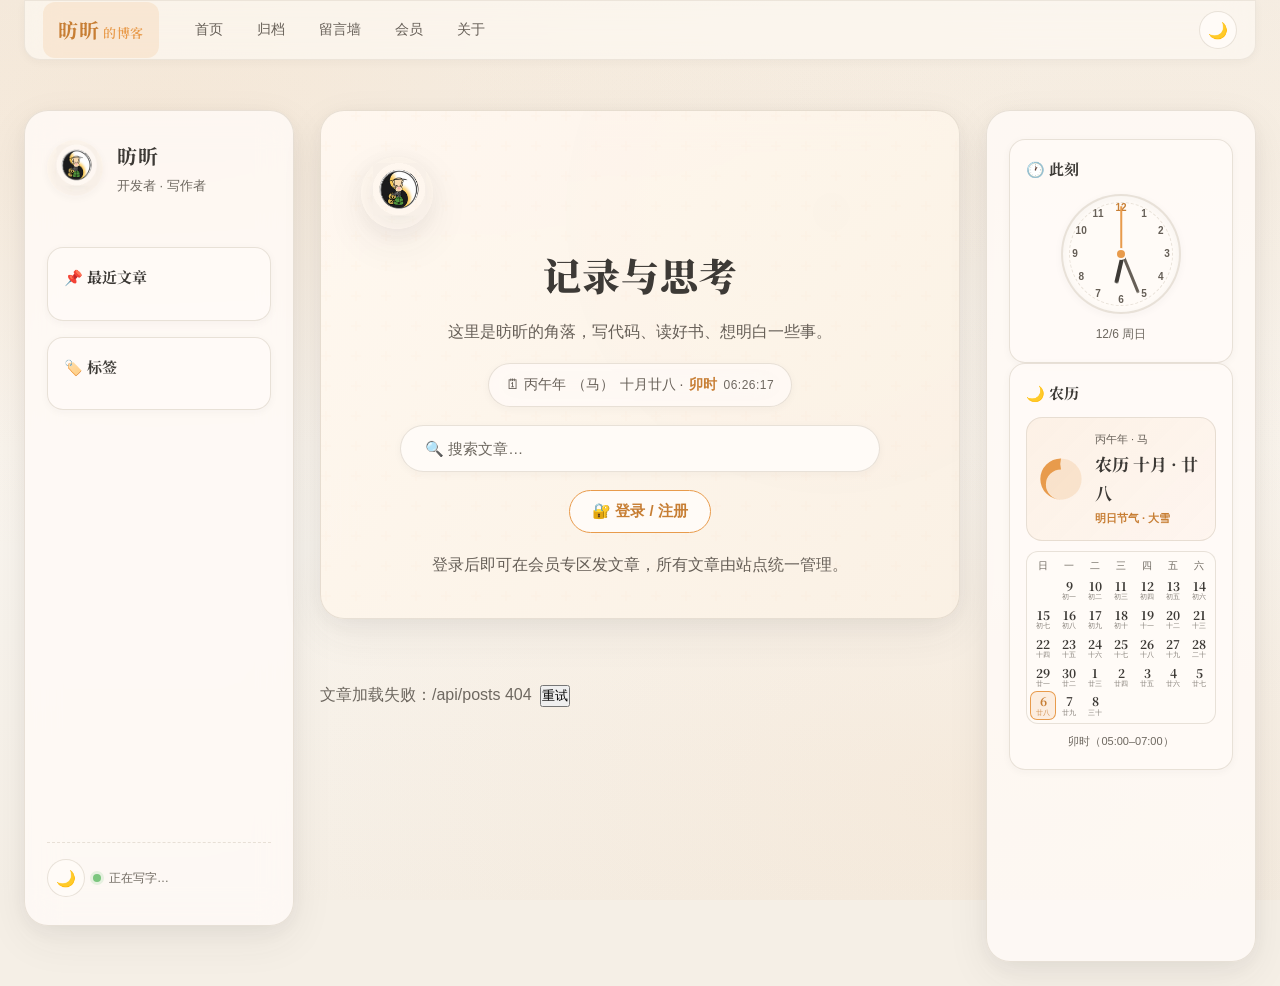
==== index.html @ 7a28cae5 "fix(share): 面板焦点锁 / 文字对比度 / 横屏滚动 / 二维码清晰度 + 网格与图标语言 2026-09-16 真浏览器审计（.diag/share-audit.mjs + share-" ====
<!DOCTYPE html>
<html lang="zh-CN">
<head>
  <meta charset="UTF-8" />
  <meta name="viewport" content="width=device-width, initial-scale=1.0, viewport-fit=cover" />
  <title>昉昕的博客 · 记录与思考</title>
  <!-- 站点级 description / author / canonical 都放在下面的 OG 块**内部**（见块尾）。
       原因：边缘函数 functions/index.js 是整块替换 OG 区的。这三行若留在块外，
       爬虫请求文章页时会同时收到「站点版 + 文章版」两条 canonical，
       搜索引擎会据此把文章判为首页的副本 —— 文章永远进不了索引（线上实测确实如此）。 -->

  <!--OG-DEFAULT-START-->
  <!-- Open Graph：社交平台分享卡片（微信 / 微博 / X / Facebook / Telegram 等）
       文章页的 OG 由边缘函数 functions/index.js 针对爬虫动态注入（SPA 无法靠 JS 写入） -->
  <meta property="og:type" content="website" />
  <meta property="og:site_name" content="昉昕的博客" />
  <meta property="og:title" content="昉昕的博客 · 记录与思考" />
  <meta property="og:description" content="昉昕的个人博客，记录技术实践、读书笔记与生活思考。" />
  <meta property="og:url" content="https://blog-6p3.pages.dev/" />
  <meta property="og:image" content="https://blog-6p3.pages.dev/assets/og-default.png" />
  <meta property="og:image:width" content="1200" />
  <meta property="og:image:height" content="630" />
  <meta property="og:image:alt" content="昉昕的博客" />
  <meta property="og:locale" content="zh_CN" />

  <!-- Twitter / X Card -->
  <meta name="twitter:card" content="summary_large_image" />
  <meta name="twitter:title" content="昉昕的博客 · 记录与思考" />
  <meta name="twitter:description" content="昉昕的个人博客，记录技术实践、读书笔记与生活思考。" />
  <meta name="twitter:image" content="https://blog-6p3.pages.dev/assets/og-default.png" />

  <!-- 微信 / 微博额外认这组 itemprop -->
  <meta itemprop="name" content="昉昕的博客 · 记录与思考" />
  <meta itemprop="image" content="https://blog-6p3.pages.dev/assets/og-default.png" />
  <meta itemprop="description" content="昉昕的个人博客，记录技术实践、读书笔记与生活思考。" />

  <!-- 站点级默认值（块内）：文章页会被边缘函数整块换成文章自己的版本 -->
  <meta name="description" content="昉昕的个人博客，记录技术实践、读书笔记与生活思考。" />
  <meta name="author" content="昉昕" />
  <link rel="canonical" href="https://blog-6p3.pages.dev/" />
  <!--OG-DEFAULT-END-->

  <meta name="color-scheme" content="light dark" />
  <!-- 移动端浏览器 UI（地址栏 / 状态栏）配色：默认暖米色，深色由 applyTheme() 动态同步（跟随站内主题开关，而非只看系统偏好） -->
  <meta name="theme-color" id="theme-color" content="#F5EFE6" />
  <!-- 字体：使用国内可访问的 Google Fonts 镜像（fonts.font.im），失败则回退系统衬线字体。
       只请求 400/700/900 三档 —— 600 在正文里只用于次要小标签，缺字重时浏览器会按 CSS 规范就近回退到 700，
       视觉几乎无差，却能少下一整套 CJK 子集文件。900 是 Bento 标题的核心字重，必须保留。

       ⚠️ 这里刻意**不放** <link rel="stylesheet">：那条样式表未压缩 339KB、gzip 91KB，
       实测冷缓存要 460~590ms 才到，而它是**跨站渲染阻塞资源** —— 首屏所有内容（文章、侧栏、挂件）
       会一起等它，实测把首绘从 ~900ms 拖到 1296ms。改由 app.js 在首绘之后动态注入
       （动态插入的样式表不参与渲染阻塞，字体到了由 font-display:swap 自然替换）。
       ⚠️ 也刻意**不用** media="print" onload 切换：见下方 style.css 那条注释 ——
       小米/360 兼容模式对 onload 切换支持不良，会导致样式表永远不生效，项目已因此回滚过一次。
       preconnect 保留：注入时机虽晚，握手仍可提前完成。 -->
  <link rel="preconnect" href="https://fonts.font.im" crossorigin />
  <!-- Turnstile 的 api.js 同理：首绘后才由 app.js 注入，这里只提前握手。不写 crossorigin ——
       脚本标签本身不带 crossorigin，预连接必须与实际请求同类型才能复用这条连接。 -->
  <link rel="preconnect" href="https://challenges.cloudflare.com" />
  <!-- 首屏关键 CSS 内联：变量 + 防闪 + 布局骨架 + 卡片入场动画 + 移动端布局兜底。即使 style.css 加载失败/延迟，页面也不会错乱、卡片也不会消失。 -->
  <style>
    :root {
      --bg:#F5EFE6; --bg-soft:#FAF6F0; --surface:rgba(255,251,247,.82);
      --surface-2:rgba(255,253,250,.60); --surface-3:#FFF8F0; --surface-solid:#FFFBF7;
      --text:#3D3A36; --text-soft:#7A756D; --text-faint:#A8A095;
      --accent:#E89B4C; --accent-soft:rgba(232,155,76,.14); --accent-dark:#C77E34; --accent-text:#FFFFFF;
      --border:rgba(210,200,185,.50); --border-strong:rgba(210,200,185,.80);
      --radius:24px; --radius-sm:16px; --radius-xs:12px;
      --shadow:0 4px 20px rgba(61,58,54,.05),0 14px 44px rgba(61,58,54,.07);
      --shadow-hover:0 8px 28px rgba(61,58,54,.08),0 22px 60px rgba(61,58,54,.10);
      --shadow-sm:0 2px 8px rgba(61,58,54,.04);
      --maxw:1480px; --pre-bg:#2C2925; --pre-fg:#F5EFE6;
      --quote-border:#E89B4C; --quote-bg:rgba(232,155,76,.08); --glass-blur:16px;
    }
    [data-theme="dark"] {
      --bg:#2A2621; --bg-soft:#322D27; --surface:rgba(50,46,40,.78);
      --surface-2:rgba(58,53,46,.55); --surface-3:#3A3530; --surface-solid:#3A3530;
      --text:#F5EFE6; --text-soft:#B8B0A5; --text-faint:#8A837A;
      --accent:#F0B06E; --accent-soft:rgba(240,176,110,.15); --accent-dark:#E89B4C; --accent-text:#3D3A36;
      --border:rgba(120,112,100,.35); --border-strong:rgba(120,112,100,.55);
      --shadow:0 4px 20px rgba(0,0,0,.22),0 14px 44px rgba(0,0,0,.32);
      --shadow-hover:0 8px 28px rgba(0,0,0,.28),0 22px 60px rgba(0,0,0,.38);
      --shadow-sm:0 2px 8px rgba(0,0,0,.18);
      --pre-bg:#1A1815; --pre-fg:#E8E2D9; --quote-border:#F0B06E; --quote-bg:rgba(240,176,110,.08);
    }
    *,*::before,*::after{box-sizing:border-box}
    html,body{margin:0;padding:0}
    body{background:var(--bg);color:var(--text);font-family:"Noto Serif SC",Georgia,"Songti SC",serif;-webkit-font-smoothing:antialiased}
    .js .card{opacity:0}
    .js .card.in-view{animation:cardIn 1s cubic-bezier(.22,.61,.36,1) both}
    .js .card:nth-child(3n+2).in-view{animation-delay:.14s}
    .js .card:nth-child(3n+3).in-view{animation-delay:.28s}
    @keyframes cardIn{from{opacity:0;transform:translateY(32px) scale(.88)}to{opacity:1;transform:none}}
    .layout{display:grid;grid-template-columns:270px 1fr 270px;gap:24px;max-width:var(--maxw);margin:0 auto;padding:0 24px}
    .topbar{position:sticky;top:0;z-index:50}
    .content{grid-column:2;min-height:60vh}
    .card-grid{display:grid;grid-template-columns:repeat(auto-fill,minmax(300px,1fr));gap:22px}
    .card{background:var(--surface-solid);border-radius:var(--radius);border:1px solid var(--border)}
    /* 移动端兜底：防止 style.css 加载失败或延迟时，手机浏览器还是桌面三栏布局 */
    @media (max-width:980px){.layout{grid-template-columns:1fr;padding:0 16px}.rightbar{display:none}.content{grid-column:auto;padding-top:64px}}
    [hidden]{display:none!important}
  </style>
  <script>
    /* 标记 JS 可用：仅当 JS 启用时才隐藏卡片（opacity:0 默认），JS 被禁用时卡片直接显示，避免永久空白 */
    document.documentElement.classList.add('js');
    /* app.js 的两个启动标记（初值 false，由 IIFE 置位）：
       __APP_BOOTED__ —— 脚本已开始执行（IIFE 第 5 行）
       __APP_READY__  —— 启动段已完整跑完（IIFE 最后一个顶层语句）
       两者都要判：app.js 是单 IIFE、顶层无 try/catch，一处同步异常就会让后面所有顶层语句
       集体不执行（历史事故：turnstile.ready() 抛错 ⇒ 首页空白 + 按钮全死，而横幅一直不弹）。 */
    window.__APP_BOOTED__ = false;
    window.__APP_READY__ = false;
    /* 记下第一条未捕获的运行时错误，供下方 10s 兜底横幅显示原因（资源错误的 e.message 为空，不受影响） */
    window.__BOOT_ERROR__ = '';
    /* 全局错误捕获：只关心 JS/CSS 这类关键资源的加载失败；
       像 <link rel="canonical"> 这类非资源 link 在某些浏览器会误报 error，必须过滤掉，
       否则会弹「资源加载失败：https://blog-6p3.pages.dev/」这种假横幅。 */
    window.addEventListener('error', function (e) {
      /* 运行时异常（e.target 是 window，且带 message）：记下第一条，供 10s 兜底横幅显示。
         启动段中途抛异常时，这是唯一能自动留下线索的地方 —— 控制台没人会去看。 */
      if (e && e.message && !window.__BOOT_ERROR__) {
        window.__BOOT_ERROR__ = String(e.message).slice(0, 200);
      }
      var t = e && e.target;
      if (!t || t === window) return;
      var isScript = t.tagName === 'SCRIPT';
      var isStyle = t.tagName === 'LINK' && /\bstylesheet\b/i.test(t.rel || '');
      var isCssPreload = t.tagName === 'LINK' && /\bpreload\b/i.test(t.rel || '') && /^style$/i.test(t.as || '');
      if (!isScript && !isStyle && !isCssPreload) return; // 过滤 canonical/icon 等非关键资源的误报
      /* 可选资源（网页字体由 app.js 在首绘之后注入，带 data-optional）：
         它失败只是回到系统衬线字体，页面完全可用，不该弹「资源加载失败」横幅吓用户。
         ⚠️ 加任何「非关键」的资源都要同步补这一条，否则会造出假告警。 */
      if (t.getAttribute && t.getAttribute('data-optional')) return;
      var b = document.getElementById('bootFallback');
      if (b && b.style.display !== 'block') {
        b.style.display = 'block';
        var m = document.getElementById('bootMsg');
        if (m) {
          var url = t.src || t.href || '';
          m.textContent = url ? ('资源加载失败：' + url) : '关键脚本或样式加载失败';
        }
        var h = document.getElementById('bootHost');
        if (h) h.textContent = location.hostname;
      }
    }, true);
    /* 兜底：若 1.2s 后仍停留在视口内却未被 observer 点亮（如脚本异常），强制显示，避免卡片消失 */
    window.addEventListener('load', function () {
      setTimeout(function () {
        document.querySelectorAll('.card:not(.in-view)').forEach(function (c) {
          var r = c.getBoundingClientRect();
          if (r.top < (window.innerHeight || 0) && r.bottom > 0) c.classList.add('in-view');
        });
      }, 1200);
      /* 10s 后检查启动是否**完成**（脚本没下下来 / 运行中断 / 被第三方脚本阻塞 都会命中）。
         时间从 6s 延长到 10s：跨境网络下首次无缓存访问 app.js 偶有抖动，避免误报。
         ⚠️ 判据必须同时看 BOOTED 和 READY：只判 BOOTED 会漏掉「启动了但中途断掉」——
         那正是历史事故的形态（首页空白、按钮全死，横幅却一直不弹），因为标记在 IIFE 第 5 行就置位了。 */
      setTimeout(function () {
        var booted = !!window.__APP_BOOTED__;
        var ready = !!window.__APP_READY__;
        if (booted && ready) return; // 正常完成
        var b = document.getElementById('bootFallback');
        if (!b || b.style.display === 'block') return;
        b.style.display = 'block';
        var m = document.getElementById('bootMsg');
        var h = document.getElementById('bootHost');
        var ti = document.getElementById('bootTitle');
        var hint = document.getElementById('bootHint');
        if (h) h.textContent = location.hostname;
        if (!booted) {
          if (ti) ti.textContent = '⚠️ 页面脚本未能启动';
          if (hint) hint.innerHTML = '多半是网络/缓存问题，或访问到了已废弃的旧域名。<br>';
          if (m) m.textContent = '脚本未能在 10 秒内完成启动，可能网络阻塞、缓存过期或被第三方脚本阻塞。';
        } else {
          if (ti) ti.textContent = '⚠️ 页面脚本启动中途中断';
          if (hint) hint.innerHTML = '页面已加载，但初始化没跑完（脚本运行出错），部分功能会失灵。<br>';
          if (m) m.textContent = '启动流程未走完。' + (window.__BOOT_ERROR__ ? ('首个错误：' + window.__BOOT_ERROR__) : '未捕获到错误信息，可先硬刷新试试。');
        }
      }, 10000);
    });
  </script>
  <!-- 完整样式表：恢复阻塞加载。部分浏览器（小米/360 兼容模式等）对 media="print" 的 onload 切换支持不良，会导致样式表永远无法生效，页面只剩关键 CSS 而布局错乱。阻塞加载可确保这些浏览器正常渲染。 -->
  <link rel="stylesheet" href="assets/style.css" />
</head>
<body>
  <div class="layout">
    <!-- 顶部玻璃态导航栏 -->
    <header class="topbar" id="topbar">
      <div class="topbar-inner">
        <a href="#" class="topbar-brand nav-link active" data-view="home">昉昕<span>的博客</span></a>
        <nav class="topbar-nav">
          <a href="#" class="nav-link" data-view="home">首页</a>
          <a href="#" class="nav-link" data-view="archive">归档</a>
          <a href="#" class="nav-link" data-view="guestbook">留言墙</a>
          <a href="#" class="nav-link" data-view="member">会员</a>
          <a href="#" class="nav-link" data-view="about">关于</a>
        </nav>
        <div class="topbar-actions">
          <button class="theme-toggle" id="themeToggleTop" type="button" aria-label="切换暗色模式" title="切换暗色模式">🌙</button>
          <button class="hamburger" id="hamburgerTop" type="button" aria-label="菜单" aria-controls="sidebar" aria-expanded="false">☰</button>
        </div>
      </div>
    </header>
    <!-- 侧边栏 -->
    <aside class="sidebar" id="sidebar">
      <button class="hamburger" id="hamburger" type="button" aria-label="菜单" aria-controls="sidebar" aria-expanded="false">☰</button>
      <div class="brand">
        <img class="avatar" src="assets/logo-avatar.png" alt="昉昕" width="56" height="56">
        <div class="brand-text">
          <!-- 站点名不是「这一页的主题」，所以不能占 h1：侧边栏挂在每一个视图上，
               若它是 h1，文章页就同时存在两个 h1（站点名 + 文章标题），
               而文章标题才是这一页真正的主角。改用无语义容器，样式照旧走 .brand-name。
               （首页的 h1 是 hero 的「记录与思考」，见下方 .hero） -->
          <div class="brand-name">昉昕</div>
          <p>开发者 · 写作者</p>
        </div>
      </div>
      <nav class="nav" id="mainNav">
        <a href="#" class="nav-link active" data-view="home">首页</a>
        <a href="#" class="nav-link" data-view="archive">归档</a>
        <a href="#" class="nav-link" data-view="guestbook">留言墙</a>
        <a href="#" class="nav-link" data-view="member">👥 会员专区</a>
        <a href="#" class="nav-link" data-view="about">关于</a>
      </nav>
      <div class="widgets" id="widgets">
        <section class="widget">
          <h2 class="widget-title">📌 最近文章</h2>
          <ul class="widget-list" id="recentList"></ul>
        </section>
        <section class="widget">
          <h2 class="widget-title">🏷️ 标签</h2>
          <div class="tag-cloud" id="tagCloud"></div>
        </section>
      </div>
      <div class="sidebar-footer">
        <button class="theme-toggle" id="themeToggle" type="button" aria-label="切换暗色模式" title="切换暗色模式">🌙</button>
        <span class="dot"></span> 正在写字…
      </div>
    </aside>
    <!-- 移动端遮罩 -->
    <div class="sidebar-overlay" id="sidebarOverlay" hidden></div>

    <!-- 主内容区 -->
    <main class="content">
      <!-- 首页视图 -->
      <section class="view view-home active">
        <header class="hero">
          <div class="hero-text">
            <img class="hero-avatar" src="assets/logo-hero.png" alt="昉昕" width="80" height="80">
            <h1>记录与思考</h1>
            <p>这里是昉昕的角落，写代码、读好书、想明白一些事。</p>
            <div class="lunar-clock" id="lunarClock" title="农历与时辰">—</div>
            <div class="search-box"><input type="search" id="searchInput" placeholder="🔍 搜索文章…" /></div>
          </div>
          <div class="hero-actions">
            <button id="authBtn" class="btn-auth" type="button">🔐 登录 / 注册</button>
            <span id="userChip" class="user-chip" hidden>
              <span class="user-avatar" id="userAvatar">👤</span>
              <span id="userName">访客</span>
              <button id="publishBtnChip" class="btn-publish-sm" type="button">✍️ 发文章</button>
              <button id="logoutBtn" class="link-btn" type="button">退出</button>
            </span>
            <p class="write-hint">登录后即可在会员专区发文章，所有文章由站点统一管理。</p>
          </div>
        </header>

        <section class="slider" id="slider" aria-label="精选文章">
          <div class="slides" id="slides"></div>
          <button class="slider-arrow prev" id="slidePrev" aria-label="上一篇">‹</button>
          <button class="slider-arrow next" id="slideNext" aria-label="下一篇">›</button>
          <div class="slider-dots" id="slideDots"></div>
        </section>

        <div class="filter-bar" id="filterBar"></div>
        <div class="card-grid" id="cardGrid"></div>
      </section>

      <!-- 归档视图 -->
      <section class="view view-archive">
        <header class="page-head"><h1>归档</h1><p>所有文章按时间排列。</p></header>
        <div class="archive-list" id="archiveList"></div>
      </section>

      <!-- 留言墙视图 -->
      <section class="view view-guestbook">
        <header class="page-head">
          <h1>留言墙</h1>
          <p>留下你的足迹，每一张便签都是一份温暖。</p>
        </header>
        <div class="guestbook-stats" id="guestbookStats" hidden>
          <span class="g-stat">🔥 连续 <b id="gbStreak">0</b> 天</span>
          <span class="g-stat-sep">·</span>
          <span class="g-stat">共 <b id="gbTotal">0</b> 张便签</span>
        </div>
        <div class="guestbook-board" id="guestbookBoard">
          <div class="guestbook-skeleton" id="guestbookSkeleton"></div>
        </div>
        <form class="guestbook-form" id="guestbookForm" autocomplete="off">
          <div class="guestbook-form-head">
            <span class="pen-icon" aria-hidden="true">✏️</span>
            <h2>写一张便签</h2>
          </div>
          <div class="guestbook-form-row">
            <div class="guestbook-name-wrap" id="guestNameWrap">
              <input name="guestName" id="guestName" type="text" placeholder="你的名字（可选）" maxlength="20" />
            </div>
            <p class="guestbook-auth-hint" id="guestbookAuthHint" hidden></p>
            <textarea name="guestContent" id="guestContent" placeholder="写下你想说的话..." maxlength="200" rows="3" required></textarea>
            <div class="guestbook-emoji" id="guestbookEmoji" role="toolbar" aria-label="常用 emoji">
              <button type="button" data-emoji="🌸">🌸</button>
              <button type="button" data-emoji="🙏">🙏</button>
              <button type="button" data-emoji="🌷">🌷</button>
              <button type="button" data-emoji="⭐">⭐</button>
              <button type="button" data-emoji="🌙">🌙</button>
              <button type="button" data-emoji="🍀">🍀</button>
              <button type="button" data-emoji="✨">✨</button>
              <button type="button" data-emoji="💗">💗</button>
              <button type="button" data-emoji="🎉">🎉</button>
              <button type="button" data-emoji="🌿">🌿</button>
              <button type="button" data-emoji="☀️">☀️</button>
              <button type="button" data-emoji="🌹">🌹</button>
            </div>
          </div>
          <div class="guestbook-turnstile" id="turnstileWidget"></div>
          <div class="guestbook-form-foot">
            <span class="guestbook-count" id="guestbookCount">0 / 200</span>
            <button type="submit" id="guestSubmit" class="btn-publish">📌 钉上便签</button>
          </div>
          <p class="guestbook-msg" id="guestbookMsg" hidden></p>
        </form>
      </section>

      <!-- 关于视图 -->
      <section class="view view-about">
        <header class="page-head"><h1>关于</h1></header>
        <div class="prose">
          <p>你好，我是 <strong>昉昕</strong>，一个常驻江西的开发者。</p>
          <p>日常工作是开发与维护，节奏里夹着一些自动化的小机器人项目。这个博客用来沉淀我踩过的坑、读过的书，以及偶尔冒出来的想法。</p>
          <p>如果某篇文章帮到了你，那便是它最好的归宿。</p>
        </div>
      </section>

      <!-- 会员专区视图 -->
      <section class="view view-member">
        <header class="page-head"><h1>👥 会员专区</h1><p>登录后可发表文章、查看会员内容。</p></header>
        <div id="memberArea"></div>
      </section>

      <!-- 文章详情视图 -->
      <section class="view view-post">
        <button class="back-btn" id="backBtn">← 返回</button>
        <!-- 两个注释之间的区域由边缘函数注入文章正文（仅爬虫请求）：
             本站是 SPA，正文原本全靠 JS 渲染，而百度/搜狗等爬虫不执行 JS，
             打开文章只能看到一个空容器 —— 文章因此进不了索引。
             真人访问时这里是空的（随后由 app.js 渲染覆盖），不影响任何前端逻辑。 -->
        <article class="post-detail" id="postDetail"><!--SSR-BODY-START--><!--SSR-BODY-END--></article>
      </section>

      <!-- ✍️ 全屏写作页 -->
      <section class="view view-compose">
        <button class="back-btn" id="composeBack">← 取消</button>
        <div class="compose-full">
          <div class="compose-meta">
            <input name="composeTitle" id="composeTitle" type="text" placeholder="文章标题" maxlength="120" />
            <div class="compose-row">
              <input name="composeTag" id="composeTag" type="text" placeholder="标签（如：技术、读书）" maxlength="30" />
              <input name="composeSummary" id="composeSummary" type="text" placeholder="摘要（可选）" maxlength="200" />
              <input name="composeCover" id="composeCover" type="text" placeholder="封面图片 URL（可选）" />
            </div>
          </div>
          <div class="compose-panels">
            <div class="compose-editor">
              <div class="editor-toolbar">
                <button type="button" data-md="## " title="标题">H</button>
                <button type="button" data-md='**' data-md-end='**' title="加粗">B</button>
                <button type="button" data-md='*' data-md-end='*' title="斜体">I</button>
                <button type="button" data-md='`' data-md-end='`' title="行内代码">{}</button>
                <button type="button" data-md='> ' title="引用">❝</button>
                <button type="button" data-md='- ' title="列表">≡</button>
                <button type="button" data-md='![图片描述](https://)' data-md-pick="url" data-md-pick-start="13" data-md-pick-end="21" title="插入图片链接">🖼</button>
                <label class="toolbar-btn" id="composeImgUpload" for="composeFile" title="插入本地电脑/手机图片（自动压缩存入文章）">📷</label>
                <input type="file" id="composeFile" accept="image/png,image/jpeg,image/webp,image/gif,image/*" multiple>
                <button type="button" data-md='[链接文字](https://)' data-md-pick="url" data-md-pick-start="6" data-md-pick-end="16" title="插入链接">🔗</button>
              </div>
              <textarea id="composeBody" placeholder="支持 Markdown 语法…&#10;&#10;# 标题&#10;正文内容……&#10;&#10;图片：![描述](https://example.com/img.jpg)"></textarea>
            </div>
            <div class="compose-preview prose" id="composePreview"></div>
          </div>
          <div class="compose-actions">
            <button class="btn-submit" id="composeSubmit" type="button">发布文章</button>
            <p class="form-msg" id="composeMsg"></p>
          </div>
        </div>
      </section>
    </main>

    <!-- 右侧小部件区 -->
    <aside class="rightbar" id="rightbar">
      <section class="widget">
        <h2 class="widget-title">🕐 此刻</h2>
        <div class="widget-clock" id="sideClock">
          <div class="analog-clock">
            <div class="clock-face">
              <span class="clock-num" style="--a:0deg">12</span>
              <span class="clock-num" style="--a:30deg">1</span>
              <span class="clock-num" style="--a:60deg">2</span>
              <span class="clock-num" style="--a:90deg">3</span>
              <span class="clock-num" style="--a:120deg">4</span>
              <span class="clock-num" style="--a:150deg">5</span>
              <span class="clock-num" style="--a:180deg">6</span>
              <span class="clock-num" style="--a:210deg">7</span>
              <span class="clock-num" style="--a:240deg">8</span>
              <span class="clock-num" style="--a:270deg">9</span>
              <span class="clock-num" style="--a:300deg">10</span>
              <span class="clock-num" style="--a:330deg">11</span>
              <div class="hand hour-hand" id="clockHour"></div>
              <div class="hand min-hand" id="clockMin"></div>
              <div class="hand sec-hand" id="clockSec"></div>
              <div class="clock-center"></div>
            </div>
            <div class="clock-date" id="clockDate">—</div>
          </div>
        </div>
      </section>
      <section class="widget lunar-widget" id="lunarWidget">
        <h2 class="widget-title">🌙 农历</h2>
        <div class="lunar-card">
          <div class="lunar-moon" aria-hidden="true">
            <svg viewBox="0 0 64 64" class="moon-svg"><circle cx="32" cy="32" r="30" fill="currentColor" opacity=".18"/><path d="M32 2a30 30 0 1 0 0 60 22 22 0 0 1 0-44 30 30 0 0 1 0-16z" fill="currentColor"/></svg>
          </div>
          <div class="lunar-main">
            <div class="lunar-ganzhi" id="lunarGanZhi">—</div>
            <div class="lunar-month" id="lunarMonth">—</div>
            <div class="lunar-jieqi" id="lunarJieQi">—</div>
          </div>
        </div>
        <div class="lunar-days" id="lunarDays">—</div>
        <div class="lunar-shichen" id="lunarShiChen">—</div>
      </section>
    </aside>
  </div>

  <button class="back-top" id="backTop" aria-label="返回顶部">↑</button>

  <!-- 图片灯箱（点击文章正文图片放大） -->
  <div class="lightbox" id="lightbox" hidden>
    <button class="lightbox-close" id="lightboxClose" type="button" aria-label="关闭">×</button>
    <img id="lightboxImg" src="" alt="" />
  </div>

  <!-- 分享面板：内容由 app.js 按当前文章填充，渠道按环境分支（微信内引导 / 系统分享 / 二维码）
       刻意放在 HTML 而不是 JS 动态生成 —— 结构与文案可被静态断言守护，也便于直接改文案。 -->
  <div class="modal-mask" id="shareModal" hidden>
    <div class="modal share-panel" role="dialog" aria-modal="true" aria-labelledby="shareHeading">
      <button class="modal-close" id="shareClose" type="button" aria-label="关闭分享面板">×</button>
      <h2 class="share-heading" id="shareHeading">分享这篇文章</h2>
      <div class="share-post">
        <img class="share-thumb" id="shareThumb" src="" alt="" hidden />
        <div class="share-post-text">
          <div class="share-post-title" id="shareTitle"></div>
          <div class="share-post-sum" id="shareSum"></div>
        </div>
      </div>
      <p class="share-tip" id="shareTip" hidden></p>
      <div class="share-grid" id="shareGrid">
        <!-- 图标字符必须 aria-hidden：否则会和后面的文字标签连成可访问名，读屏念成「微 微信」。
             X 渠道的可见标签只有一个字母，补 aria-label 把名字说全（可访问名包含可见文本，合规）。 -->
        <button class="share-item" type="button" data-channel="system" hidden><span class="share-ico share-ico-sys" aria-hidden="true">享</span>系统分享</button>
        <button class="share-item" type="button" data-channel="wechat"><span class="share-ico share-ico-wx" aria-hidden="true">微</span>微信</button>
        <button class="share-item" type="button" data-channel="weibo"><span class="share-ico share-ico-wb" aria-hidden="true">博</span>微博</button>
        <button class="share-item" type="button" data-channel="x" aria-label="分享到 X（原 Twitter）"><span class="share-ico share-ico-x" aria-hidden="true">X</span>X</button>
        <button class="share-item" type="button" data-channel="telegram"><span class="share-ico share-ico-tg" aria-hidden="true">TG</span>Telegram</button>
        <button class="share-item" type="button" data-channel="copy"><span class="share-ico share-ico-cp" aria-hidden="true">链</span>复制链接</button>
      </div>
      <div class="share-qr-wrap" id="shareQrWrap" hidden>
        <canvas class="share-qr" id="shareQr" width="160" height="160" role="img" aria-label="文章链接二维码"></canvas>
        <p class="share-qr-tip">用微信「扫一扫」或长按识别</p>
      </div>
      <div class="share-link-row">
        <input class="share-link" id="shareLink" type="text" readonly aria-label="文章链接" />
        <button class="share-link-copy" id="shareLinkCopy" type="button">复制</button>
      </div>
      <button class="share-copy-title" id="shareCopyTitle" type="button">复制标题 + 链接</button>
    </div>
  </div>

  <!-- 轻提示：替代 alert（不阻塞、不抢焦点、不打断输入） -->
  <div class="toast" id="toast" role="status" aria-live="polite" hidden></div>

  <!-- 登录/注册弹窗（含卡通角色互动） -->
  <div class="modal-mask" id="authModal" hidden>
    <div class="modal modal-auth" role="dialog" aria-modal="true" data-state="idle">
      <button class="modal-close" id="authClose" type="button">×</button>

      <!-- 左侧卡通角色舞台 -->
      <div class="auth-side">
        <div class="chars-stage">
          <!-- 橙色半圆（活泼开朗） -->
          <div class="char char-orange" data-char="orange">
            <svg viewBox="0 0 100 60" class="char-svg">
              <path d="M 5 60 A 45 45 0 0 1 95 60 Z" fill="#FF7A4D"/>
              <ellipse class="cheek cheek-l" cx="28" cy="46" rx="6" ry="3" fill="#FFB59A" opacity=".7"/>
              <ellipse class="cheek cheek-r" cx="72" cy="46" rx="6" ry="3" fill="#FFB59A" opacity=".7"/>
              <g class="eyes">
                <circle class="eye-bg" cx="36" cy="35" r="7" fill="#fff"/>
                <circle class="pupil" cx="36" cy="35" r="3.5" fill="#1a1a2e"/>
                <circle class="eye-bg" cx="64" cy="35" r="7" fill="#fff"/>
                <circle class="pupil" cx="64" cy="35" r="3.5" fill="#1a1a2e"/>
              </g>
              <path class="mouth" d="M 38 47 Q 50 56 62 47" stroke="#1a1a2e" fill="none" stroke-width="3" stroke-linecap="round"/>
              <ellipse class="tongue" cx="50" cy="52" rx="5" ry="2.5" fill="#FF5577"/>
            </svg>
          </div>

          <!-- 紫色矩形（略带微醺） -->
          <div class="char char-purple" data-char="purple">
            <svg viewBox="0 0 80 120" class="char-svg">
              <rect x="10" y="5" width="60" height="110" rx="8" fill="#7B4DD9" transform="rotate(-4 40 60)"/>
              <g class="eyes">
                <ellipse class="eye-bg" cx="28" cy="40" rx="6" ry="4" fill="#fff"/>
                <circle class="pupil" cx="28" cy="40" r="2.5" fill="#1a1a2e"/>
                <ellipse class="eye-bg" cx="52" cy="40" rx="6" ry="4" fill="#fff"/>
                <circle class="pupil" cx="52" cy="40" r="2.5" fill="#1a1a2e"/>
              </g>
              <path class="mouth" d="M 28 62 Q 40 70 52 62" stroke="#fff" fill="none" stroke-width="2.5" stroke-linecap="round"/>
              <ellipse class="tongue" cx="40" cy="68" rx="4" ry="2" fill="#FF85A8"/>
            </svg>
          </div>

          <!-- 黑色竖长矩形（冷静呆萌） -->
          <div class="char char-black" data-char="black">
            <svg viewBox="0 0 80 130" class="char-svg">
              <rect x="18" y="3" width="44" height="125" rx="6" fill="#1A1A2E"/>
              <g class="eyes">
                <circle class="eye-bg" cx="32" cy="50" r="7" fill="#fff"/>
                <circle class="pupil" cx="32" cy="50" r="3.5" fill="#1a1a2e"/>
                <circle class="eye-bg" cx="50" cy="50" r="7" fill="#fff"/>
                <circle class="pupil" cx="50" cy="50" r="3.5" fill="#1a1a2e"/>
              </g>
              <line class="mouth" x1="35" y1="72" x2="47" y2="72" stroke="#fff" stroke-width="2.5" stroke-linecap="round"/>
              <ellipse class="tongue" cx="41" cy="78" rx="3" ry="1.5" fill="#fff"/>
            </svg>
          </div>

          <!-- 黄色圆角矩形（温和内敛） -->
          <div class="char char-yellow" data-char="yellow">
            <svg viewBox="0 0 100 100" class="char-svg">
              <rect x="10" y="10" width="80" height="80" rx="36" fill="#FFD64D"/>
              <g class="eyes">
                <ellipse class="eye-bg" cx="36" cy="44" rx="5" ry="5" fill="#1a1a2e"/>
                <circle class="pupil" cx="36" cy="44" r="1.8" fill="#fff"/>
                <ellipse class="eye-bg" cx="64" cy="44" rx="5" ry="5" fill="#1a1a2e"/>
                <circle class="pupil" cx="64" cy="44" r="1.8" fill="#fff"/>
              </g>
              <path class="mouth" d="M 35 64 Q 50 72 65 64" stroke="#1a1a2e" fill="none" stroke-width="2.5" stroke-linecap="round"/>
              <ellipse class="tongue" cx="50" cy="68" rx="4" ry="2" fill="#FF85A8"/>
            </svg>
          </div>
        </div>
        <p class="chars-quote" id="charsQuote">嗨，欢迎回来 👋</p>
      </div>

      <!-- 右侧表单 -->
      <div class="auth-content">
        <h2 class="auth-title" id="authTitle">Welcome back!</h2>
        <p class="auth-subtitle" id="authSubtitle">Please enter your details</p>

        <div class="tabs">
          <button class="tab active" data-tab="login" type="button">登录</button>
          <button class="tab" data-tab="register" type="button">注册</button>
        </div>

        <form id="loginForm" class="auth-form active" autocomplete="off">
          <label>用户名 / 邮箱<input name="username" type="text" placeholder="用户名或邮箱" required /></label>
          <label>密码<input name="password" type="password" placeholder="请输入密码" required /></label>
          <div class="auth-row">
            <label class="remember"><input type="checkbox" />记住我</label>
            <a href="#" class="forgot">忘记密码？</a>
          </div>
          <button type="submit" class="btn-submit">登录</button>
          <p class="form-msg" id="loginMsg"></p>
          <p class="social-row">或使用第三方登录：<a href="#" class="social-link">G</a><a href="#" class="social-link">●</a><a href="#" class="social-link">✕</a></p>
        </form>

        <form id="registerForm" class="auth-form" autocomplete="off">
          <label>用户名<input name="username" type="text" placeholder="2–32 位" required /></label>
          <label>邮箱（可选）<input name="email" type="email" placeholder="用于找回账号" /></label>
          <label>密码<input name="password" type="password" placeholder="至少 6 位" required /></label>
          <div class="auth-turnstile" id="registerTurnstile"></div>
          <button type="submit" class="btn-submit">注册并登录</button>
          <p class="form-msg" id="registerMsg"></p>
        </form>
      </div>
    </div>
  </div>

  <!-- 脚本兜底横幅：若 6s 内 app.js 未启动（多因访问旧域名 / 跨境网络导致脚本没下下来），显示当前域名+硬刷新按钮，便于定位 -->
  <div id="bootFallback" style="display:none;position:fixed;left:50%;top:20px;transform:translateX(-50%);z-index:99999;max-width:92vw;background:#2a1f1a;color:#f4ece2;border:1px solid #F0B06E;border-radius:14px;padding:16px 18px;font-size:14px;line-height:1.7;box-shadow:0 10px 40px rgba(0,0,0,.5);font-family:system-ui,-apple-system,'PingFang SC',sans-serif;">
    <strong id="bootTitle">⚠️ 页面脚本未能启动</strong><br>
    <span id="bootHint">多半是网络/缓存问题，或访问到了已废弃的旧域名。<br></span>
    当前域名：<code id="bootHost" style="color:#F0B06E"></code><br>
    <span id="bootMsg" style="color:#d9b48a"></span>
    <div style="margin-top:10px;display:flex;gap:8px;flex-wrap:wrap;">
      <button onclick="location.reload(true)" style="cursor:pointer;background:#F0B06E;color:#2a1f1a;border:0;border-radius:8px;padding:8px 14px;font-weight:600;">硬刷新</button>
      <button onclick="if('caches' in window){caches.keys().then(function(ks){return Promise.all(ks.map(function(k){return caches.delete(k);}));}).then(function(){location.reload(true);});}else{location.reload(true);}" style="cursor:pointer;background:#d9b48a;color:#2a1f1a;border:0;border-radius:8px;padding:8px 14px;font-weight:600;">清缓存刷新</button>
      <a href="https://blog-6p3.pages.dev/" style="display:inline-block;background:transparent;color:#F0B06E;border:1px solid #F0B06E;border-radius:8px;padding:8px 14px;text-decoration:none;font-weight:600;">改用正确域名 →</a>
    </div>
  </div>

  <!-- app.js 用 defer：解析完就执行，不阻塞 HTML 解析。
       Turnstile 的 api.js **不在这里**，由 app.js 首绘之后按需注入（软依赖），原因有二：
         ① 它是跨境第三方脚本，写在这儿会和 app.js / style.css 抢首屏带宽（实测它 515ms 就开始抢）；
         ② 它带 async/defer 时，Cloudflare 的 turnstile.ready() 会**直接抛未捕获异常**
            （[Cloudflare Turnstile] Remove async/defer from the Turnstile api.js script tag...），
            而 app.js 又必须排在它前面先启动 —— 自己注入 + 只听 <script> 的 load 事件可以同时满足两边。
       详见 assets/app.js 里 ensureTurnstileScript() 的说明。 -->
  <script src="assets/app.js" defer></script>
</body>
</html>
---- assets/style.css ----
/* ===== 昉昕的博客 · 奶油 Bento 风格 ===== */

/* ── 设计变量：暖米色亮主题 ── */
:root {
  --bg: #F5EFE6;
  --bg-soft: #FAF6F0;
  --surface: rgba(255, 251, 247, 0.82);
  /* 弹窗专用：弹窗是「玻璃层叠在 45% 暗遮罩上」，0.82 的透明度会把实际底色压到
     ≈#E4E0DB，--text-faint 立刻掉到 4.19:1（实测）。弹窗内文字多，底色要够亮。 */
  --surface-strong: rgba(255, 251, 247, 0.94);
  --surface-2: rgba(255, 253, 250, 0.60);
  --surface-3: #FFF8F0;
  --surface-solid: #FFFBF7;
  --text: #3D3A36;
  /* 次要文字的对比度是按 token 算出来的（守护 scripts/verify-contrast-tokens.mjs）：
     浅色主题最亮的底是 --surface-solid #FFFBF7，两个 token 在它上面都必须 ≥4.5:1。
     旧的 #A8A095 只有 2.51:1、#7A756D 只有 4.44:1 —— 全站的日期/元信息/提示文案都在这两档上。 */
  --text-soft: #665F57;
  --text-faint: #6E6860;
  --accent: #E89B4C;
  --accent-soft: rgba(232, 155, 76, 0.14);
  --accent-dark: #C77E34;
  --accent-text: #FFFFFF;
  --border: rgba(210, 200, 185, 0.50);
  --border-strong: rgba(210, 200, 185, 0.80);
  --radius: 24px;
  --radius-sm: 16px;
  --radius-xs: 12px;
  --shadow: 0 4px 20px rgba(61, 58, 54, 0.05), 0 14px 44px rgba(61, 58, 54, 0.07);
  --shadow-hover: 0 8px 28px rgba(61, 58, 54, 0.08), 0 22px 60px rgba(61, 58, 54, 0.10);
  --shadow-sm: 0 2px 8px rgba(61, 58, 54, 0.04);
  --maxw: 1480px;
  --pre-bg: #2C2925;
  --pre-fg: #F5EFE6;
  --quote-border: #E89B4C;
  --quote-bg: rgba(232, 155, 76, 0.08);
  --glass-blur: 16px;
  /* 无封面轮播 slide 的兜底底色（app.js glassBg 通过 var() 引用，随主题切换） */
  --slide-glass-1: hsl(38, 42%, 92%);
  --slide-glass-2: hsl(33, 38%, 86%);
}

/* ── 暗色主题：暖棕暗色 ── */
[data-theme="dark"] {
  --bg: #2A2621;
  --bg-soft: #322D27;
  --surface: rgba(50, 46, 40, 0.78);
  --surface-strong: rgba(50, 46, 40, 0.94);
  --surface-2: rgba(58, 53, 46, 0.55);
  --surface-3: #3A3530;
  --surface-solid: #3A3530;
  --text: #F5EFE6;
  --text-soft: #B8B0A5;
  --text-faint: #A8A096;   /* 旧的 #8A837A 在 --surface-solid #3A3530 上只有 3.24:1，不达 AA */
  --accent: #F0B06E;
  --accent-soft: rgba(240, 176, 110, 0.15);
  --accent-dark: #E89B4C;
  --accent-text: #3D3A36;
  --border: rgba(120, 112, 100, 0.35);
  --border-strong: rgba(120, 112, 100, 0.55);
  --shadow: 0 4px 20px rgba(0,0,0,.22), 0 14px 44px rgba(0,0,0,.32);
  --shadow-hover: 0 8px 28px rgba(0,0,0,.28), 0 22px 60px rgba(0,0,0,.38);
  --shadow-sm: 0 2px 8px rgba(0,0,0,.18);
  --pre-bg: #1A1815;
  --pre-fg: #E8E2D9;
  --quote-border: #F0B06E;
  --quote-bg: rgba(240, 176, 110, 0.08);
  --slide-glass-1: #3A3530;
  --slide-glass-2: #2E2A24;
}

[hidden] { display: none !important; }

* { box-sizing: border-box; margin: 0; padding: 0; }
html {
  scroll-behavior: smooth;
  /* 锁定文字缩放：个别安卓浏览器（尤其横屏）会自作主张放大正文字号，页面就会「莫名变大」 */
  -webkit-text-size-adjust: 100%;
  text-size-adjust: 100%;
  /* 去掉点按时系统默认的灰块闪烁 —— 它与奶油玻璃拟态质感冲突。
     反馈交给 :active / 交互态自己表达。 */
  -webkit-tap-highlight-color: transparent;
}

/* ── 背景：暖色渐变 + 柔和光斑 ── */
body::before {
  content: ""; position: fixed; inset: 0; z-index: -1;
  background:
    radial-gradient(ellipse 70% 50% at 12% 12%, rgba(232, 155, 76, 0.10), transparent),
    radial-gradient(ellipse 55% 40% at 88% 18%, rgba(240, 176, 110, 0.07), transparent),
    radial-gradient(ellipse 60% 55% at 75% 88%, rgba(232, 155, 76, 0.08), transparent),
    linear-gradient(180deg, var(--bg) 0%, var(--bg-soft) 50%, var(--bg) 100%);
}
[data-theme="dark"] body::before {
  background:
    radial-gradient(ellipse 70% 50% at 12% 12%, rgba(240, 176, 110, 0.08), transparent),
    radial-gradient(ellipse 55% 40% at 88% 18%, rgba(232, 155, 76, 0.05), transparent),
    radial-gradient(ellipse 60% 55% at 75% 88%, rgba(240, 176, 110, 0.06), transparent),
    linear-gradient(180deg, var(--bg) 0%, var(--bg-soft) 50%, var(--bg) 100%);
}

body {
  font-family: -apple-system, BlinkMacSystemFont, "Segoe UI", "PingFang SC", "Hiragino Sans GB", "Microsoft YaHei", sans-serif;
  background: var(--bg); color: var(--text); line-height: 1.7;
  -webkit-font-smoothing: antialiased; transition: background .35s ease, color .35s ease;
}

/* 衬线标题。
   只用元素选择器 h1/h2/h3：所有标题都落在这些元素上（.hero h1、.page-head h1、
   .post-detail > h1、.slide-title、.comments-title、.member-card … 都是 h1/h2/h3），
   所以没必要再逐个列类名 —— 旧写法把「元素层级」抄成了类名清单，标题层级一调整就漏改。
   唯一例外是 .brand-name：站点名已从 h1 降为无语义容器（见 index.html 注释），需单独补字体。 */
h1, h2, h3, .brand-name, .compose-meta #composeTitle {
  font-family: "Noto Serif SC", Georgia, "Songti SC", "STSong", serif;
  font-weight: 700;
}

a { color: inherit; text-decoration: none; }
img { max-width: 100%; height: auto; border-radius: var(--radius-xs); display: block; background: var(--surface-solid); }

/* ── 玻璃拟态通用 ── */
.sidebar, .card, .modal, .lunar-clock, .user-chip, .btn-auth, .chip,
.back-btn, .search-box input, .compose-meta input, .compose-panels textarea,
.compose-preview, .compose-panels input, .perk, .archive-item,
.hero, .comment-item, .comment-form, .reply-hint, .slider,
.member-gate, .auth-side, .auth-form input, .editor-toolbar {
  -webkit-backdrop-filter: blur(var(--glass-blur));
  backdrop-filter: blur(var(--glass-blur));
}

/* ── 布局 ── */
.layout { display: grid; grid-template-columns: 270px 1fr 270px; min-height: 100vh; max-width: var(--maxw); margin: 0 auto; gap: 26px; padding: 0 24px; }

/* ── 侧边栏：奶油卡片 ── */
.sidebar {
  margin: 24px 0;
  padding: 28px 22px;
  border-radius: var(--radius);
  background: var(--surface);
  border: 1px solid var(--border);
  box-shadow: var(--shadow);
  display: flex; flex-direction: column;
  position: sticky; top: 24px;
  height: calc(100vh - 48px);
  transition: transform .3s ease;
  /* 抽屉/长侧栏内滚到底时，不要继续把整页带着橡皮筋抖动 */
  overscroll-behavior: contain;
}
.hamburger { display: none; background: var(--surface); border: 1px solid var(--border); border-radius: 10px; font-size: 20px; cursor: pointer; color: var(--text); margin-left: auto; padding: 6px 10px; }
.theme-toggle { background: var(--surface-2); border: 1px solid var(--border); border-radius: 999px; padding: 7px 11px; cursor: pointer; font-size: 16px; transition: all .18s; }
@media (hover: hover) and (pointer: fine) { .theme-toggle:hover { background: var(--accent-soft); color: var(--accent-dark); } }
.sidebar-overlay { display: none; }

/* ── 右侧小部件区：与左侧边栏对称，仅放「此刻」时钟 ── */
.rightbar {
  margin: 24px 0;
  padding: 28px 22px;
  border-radius: var(--radius);
  background: var(--surface);
  border: 1px solid var(--border);
  box-shadow: var(--shadow);
  display: flex; flex-direction: column;
  position: sticky; top: 24px;
  height: calc(100vh - 48px);
}

.brand { display: flex; align-items: center; gap: 14px; margin-bottom: 34px; }
.avatar {
  width: 56px; height: 56px; border-radius: 50%;
  object-fit: cover;
  background: transparent;
  display: block; box-shadow: var(--shadow-sm);
}
.brand-text .brand-name { font-size: 20px; letter-spacing: 0.5px; }
.brand-text p { font-size: 13px; color: var(--text-faint); margin-top: 2px; }

.nav { display: flex; flex-direction: column; gap: 6px; }
.nav-link {
  padding: 11px 15px; border-radius: var(--radius-xs);
  font-size: 15px; color: var(--text-soft);
  transition: background .18s, color .18s, transform .15s;
}
@media (hover: hover) and (pointer: fine) { .nav-link:hover { background: var(--surface-2); color: var(--text); transform: translateX(3px); } }
.nav-link.active { background: var(--accent-soft); color: var(--accent-dark); font-weight: 700; }

.sidebar-footer { margin-top: auto; font-size: 12px; color: var(--text-faint); display: flex; align-items: center; gap: 8px; padding-top: 16px; border-top: 1px dashed var(--border); }
.dot { width: 8px; height: 8px; border-radius: 50%; background: #7BC67E; box-shadow: 0 0 0 3px rgba(123, 198, 126, .18); }

/* ── 主内容 ── */
.content { padding: 24px 0; min-width: 0; }
.view { display: none; animation: fade .35s ease; }
.view.active { display: block; }
@keyframes fade { from { opacity: 0; transform: translateY(10px); } to { opacity: 1; transform: none; } }

/* ── Hero：奶油卡片 + 居中标题 ── */
.hero {
  position: relative;
  background:
    linear-gradient(135deg, rgba(255,248,240,0.95) 0%, rgba(250,240,228,0.95) 100%),
    radial-gradient(ellipse 60% 80% at 80% 20%, rgba(232,155,76,0.12), transparent);
  border: 1px solid var(--border);
  border-radius: var(--radius);
  padding: 46px 40px 40px;
  box-shadow: var(--shadow);
  margin-bottom: 32px;
  text-align: center;
  overflow: hidden;
}
.hero::before {
  content: ""; position: absolute; inset: 0;
  background: url("data:image/svg+xml,%3Csvg width='60' height='60' viewBox='0 0 60 60' xmlns='http://www.w3.org/2000/svg'%3E%3Cg fill='none' fill-rule='evenodd'%3E%3Cg fill='%23E89B4C' fill-opacity='0.04'%3E%3Cpath d='M36 34v-4h-2v4h-4v2h4v4h2v-4h4v-2h-4zm0-30V0h-2v4h-4v2h4v4h2V6h4V4h-4zM6 34v-4H4v4H0v2h4v4h2v-4h4v-2H6zM6 4V0H4v4H0v2h4v4h2V6h4V4H6z'/%3E%3C/g%3E%3C/g%3E%3C/svg%3E");
  opacity: .6; pointer-events: none;
}
/* 暗色主题：hero 底色改为暖棕暗色，否则浅色标题压在浅奶油底上看不清 */
[data-theme="dark"] .hero {
  background:
    linear-gradient(135deg, rgba(58,53,46,0.96) 0%, rgba(45,41,36,0.96) 100%),
    radial-gradient(ellipse 60% 80% at 80% 20%, rgba(240,176,110,0.14), transparent);
}
[data-theme="dark"] .hero::before { opacity: .45; }
.hero-text { position: relative; max-width: 640px; margin: 0 auto; }
.hero h1 { font-size: 38px; font-weight: 900; letter-spacing: 1px; margin-bottom: 10px; color: var(--text); }
.hero p { color: var(--text-soft); margin-top: 8px; font-size: 16px; }
.hero-actions {
  position: relative;
  display: flex; flex-direction: column; align-items: center; gap: 10px;
  text-align: center; margin-top: 18px;
}

.lunar-clock {
  display: inline-flex; align-items: baseline; gap: 6px; margin-top: 18px;
  padding: 9px 17px; background: var(--surface); border: 1px solid var(--border);
  border-radius: 999px; font-size: 14px; color: var(--text-soft); box-shadow: var(--shadow-sm);
  font-variant-numeric: tabular-nums;
}
.lunar-clock strong { color: var(--accent-dark); font-weight: 700; }
.lunar-clock .lunar-time { color: var(--text-faint); font-size: 12px; letter-spacing: .5px; }
/* 生肖那截（「（马）」）在窄屏隐掉：农历数据已内联（不再有「点按加载」这一步），
   窄屏也总能显示农历日期，但横向空间不够，就舍掉最不关键的一截。 */
@media (max-width: 980px) {
  .lunar-clock { flex-wrap: wrap; justify-content: center; }
  .lunar-clock .lunar-sx { display: none; }
}

/* ── 搜索 ── */
.search-box { margin-top: 18px; }
.search-box input {
  width: 100%; max-width: 480px; padding: 14px 24px; font-size: 15px;
  border: 1px solid var(--border); border-radius: 999px;
  background: var(--surface-solid); color: var(--text); font-family: inherit;
  box-shadow: var(--shadow-sm);
  transition: border-color .2s, box-shadow .2s, transform .2s;
}
.search-box input:focus { outline: none; border-color: var(--accent); box-shadow: 0 0 0 4px var(--accent-soft); transform: translateY(-1px); }
.search-box input::placeholder { color: var(--text-faint); }

.write-hint { font-size: 13px; color: var(--text-faint); }

.page-head { margin-bottom: 28px; padding: 0 4px; }
.page-head h1 { font-size: 30px; font-weight: 900; }
.page-head p { color: var(--text-soft); margin-top: 8px; font-size: 15px; }

/* ── 卡片网格：Bento 瀑布流 ── */
/* 用 CSS columns 实现 masonry：短卡片下方不会留大段空白，后续卡片会自动补上来 */
.card-grid { columns: 2; column-gap: 24px; }
.card {
  background: var(--surface); border: 1px solid var(--border); border-radius: var(--radius);
  overflow: hidden; cursor: pointer; display: flex; flex-direction: column;
  transition: transform .25s ease, box-shadow .25s ease, border-color .25s ease;
  break-inside: avoid; margin-bottom: 24px;
}
@media (hover: hover) and (pointer: fine) { .card:hover { transform: translateY(-6px); box-shadow: var(--shadow-hover); border-color: transparent; } }
/* 卡片滚动入场：默认隐藏，进入视口才「从无到有」由小变大淡入；首次进入播放一次后停止观察，避免边界闪动 */
.js .card { opacity: 0; }
.js .card.in-view { animation: cardIn 1s cubic-bezier(.22,.61,.36,1) both; }
/* 同一排三列依次错位露出，形成波浪感 */
.js .card:nth-child(3n+2).in-view { animation-delay: .14s; }
.js .card:nth-child(3n+3).in-view { animation-delay: .28s; }
@keyframes cardIn {
  from { opacity: 0; transform: translateY(32px) scale(.88); }
  to   { opacity: 1; transform: none; }
}
.card-cover { height: 176px; background-size: cover; background-position: center; position: relative; overflow: hidden; }
/* 悬停时封面缓慢放大（Ken Burns），让静态卡片「活」起来 */
.card-cover-img { width: 100%; height: 100%; object-fit: cover; display: block; transition: transform .7s cubic-bezier(.22,.61,.36,1); }
@media (hover: hover) and (pointer: fine) { .card:hover .card-cover-img { transform: scale(1.06); } }
.card-cover::after { content: ""; position: absolute; inset: 0; background: linear-gradient(180deg, transparent 62%, rgba(61,58,54,.10)); }
/* 无封面卡片：纯文字卡，用「左侧橙色竖条 + 右上角大号引号水印」做引用式排版，避免单调 */
.card.no-cover { border-left: 3px solid var(--accent); }
.card.no-cover .card-body { padding-top: 24px; position: relative; }
.card.no-cover .card-body::before { content: "\201C"; position: absolute; right: 20px; top: 4px; z-index: 0; font-family: Georgia, "Songti SC", serif; font-size: 78px; line-height: 1; color: var(--accent); opacity: .13; pointer-events: none; user-select: none; }
.card.no-cover .card-body > * { position: relative; z-index: 1; }
.card.no-cover p { -webkit-line-clamp: 4; }
/* 封面图加载失败（文件缺失 / 重试后仍失败）：隐藏破图容器，卡片退化成无封面样式 */
.cover-failed { display: none !important; }
.card-body { padding: 20px 22px 22px; display: flex; flex-direction: column; gap: 10px; flex: 1; }
.card-meta { display: flex; align-items: center; gap: 10px; flex-wrap: wrap; font-size: 12px; color: var(--text-faint); }
.card h2 { font-size: 18px; font-weight: 700; line-height: 1.45; transition: color .22s ease; }
@media (hover: hover) and (pointer: fine) { .card:hover h2 { color: var(--accent-dark); } }
.card p { color: var(--text-soft); font-size: 14px; line-height: 1.65; flex: 1; display: -webkit-box; -webkit-line-clamp: 2; -webkit-box-orient: vertical; overflow: hidden; text-shadow: 0 1px 4px rgba(0,0,0,.30); }
.card-foot { display: flex; justify-content: space-between; align-items: center; margin-top: 8px; font-size: 12px; color: var(--text-faint); }
.card-go { color: var(--accent-dark); font-weight: 700; display: inline-block; transition: transform .22s ease; }
@media (hover: hover) and (pointer: fine) { .card:hover .card-go { transform: translateX(5px); } }
.load-more { column-span: all; display: block; margin: 14px auto 4px; padding: 11px 26px; border: 1px solid var(--border); background: var(--surface); color: var(--text-soft); border-radius: 999px; font-size: 14px; font-weight: 700; cursor: pointer; transition: all .18s; }
@media (hover: hover) and (pointer: fine) { .load-more:hover { color: var(--accent-dark); border-color: var(--accent); box-shadow: var(--shadow-sm); } }
.tag { background: var(--accent-soft); color: var(--accent-dark); padding: 3px 11px; border-radius: 999px; font-size: 12px; font-weight: 700; }

/* ── 归档 ── */
.archive-list { display: flex; flex-direction: column; gap: 4px; }
.archive-item {
  display: flex; align-items: baseline; gap: 18px;
  padding: 16px 20px; border-radius: var(--radius-sm);
  background: var(--surface); border: 1px solid var(--border);
  cursor: pointer; transition: all .18s;
}
@media (hover: hover) and (pointer: fine) { .archive-item:hover { color: var(--accent-dark); background: var(--surface-3); transform: translateX(4px); box-shadow: var(--shadow-sm); } }
.archive-date { font-size: 13px; color: var(--text-faint); min-width: 88px; font-variant-numeric: tabular-nums; }
.archive-title { font-size: 16px; font-weight: 600; }

/* ── 文章详情与排版 ── */
.back-btn {
  background: var(--surface); border: 1px solid var(--border); padding: 9px 18px;
  border-radius: 999px; cursor: pointer; font-size: 14px; color: var(--text-soft);
  margin-bottom: 24px; transition: all .18s;
}
@media (hover: hover) and (pointer: fine) { .back-btn:hover { background: var(--accent-soft); color: var(--accent-dark); border-color: var(--accent); } }
/* 文章标题 = 这一页的 h1（正文标题从 h2 起步，见 app.js 的 mdToHtml）。
   这里必须用子选择器 >：旧的 `.post-detail h2` 是后代选择器，会一并命中 .post-body 里的正文 h2，
   把标题的字号 / 字距 / margin-bottom 泄漏到正文小标题上（从前只靠 .post-body h2 恰好写在后面才盖回去，
   样式顺序一调整就会翻车）。限定为直接子元素后，正文标题只归 .post-body h2 管。 */
.post-detail > h1 { font-size: 32px; font-weight: 900; letter-spacing: .5px; margin-bottom: 14px; }
.post-detail .post-meta {
  display: flex; align-items: center; flex-wrap: wrap; gap: 10px;
  margin-bottom: 28px; color: var(--text-faint); font-size: 13px;
}
.post-detail .post-meta .author { color: var(--text-soft); }
.post-actions { margin-left: auto; display: flex; gap: 8px; }
.post-actions button {
  background: var(--surface-solid); border: 1px solid var(--border); border-radius: 999px;
  padding: 4px 12px; font-size: 12px; color: var(--text-soft); cursor: pointer;
  transition: all .15s;
}
@media (hover: hover) and (pointer: fine) { .post-actions button:hover { background: var(--accent-soft); border-color: var(--accent); color: var(--accent-dark); } }
@media (hover: hover) and (pointer: fine) { .post-actions .post-del:hover { background: rgba(239, 68, 68, .08); border-color: rgba(239, 68, 68, .3); color: #c0392b; } }
.post-detail .post-meta .read-time { color: var(--text-soft); }

/* 顶部阅读进度条 */
.read-progress {
  position: fixed; top: 0; left: 0; height: 3px; width: 0%;
  background: linear-gradient(90deg, var(--accent), var(--accent-dark));
  z-index: 100; transition: width .1s linear;
}

/* 分享按钮 */
.post-share { display: flex; gap: 10px; margin-bottom: 18px; flex-wrap: wrap; }
.share-btn {
  display: inline-flex; align-items: center; gap: 6px;
  background: var(--surface); border: 1px solid var(--border); border-radius: 999px;
  padding: 5px 14px 5px 6px; font-size: 13px; color: var(--text-soft); cursor: pointer;
  transition: all .15s;
}
/* 按钮图标 = 分享面板同一套「字母头像」的紧凑版（同一个动作在两处长一样）。
   原来按钮用 emoji 📋/📤、面板用彩色字母，同一功能两套图标语言。 */
.share-btn .share-ico { width: 22px; height: 22px; font-size: 10.5px; flex: none; }
@media (hover: hover) and (pointer: fine) { .share-btn:hover { background: var(--accent-soft); border-color: var(--accent); color: var(--accent-dark); } }

/* 上一篇/下一篇 + 相关文章 */
.post-nav { margin: 36px 0; }
.post-nav-row { display: grid; grid-template-columns: 1fr 1fr; gap: 14px; }
.post-nav-item {
  display: flex; flex-direction: column; gap: 4px; padding: 14px 16px;
  background: var(--surface); border: 1px solid var(--border); border-radius: var(--radius-sm);
  color: var(--text); transition: all .18s;
}
@media (hover: hover) and (pointer: fine) { .post-nav-item:hover { background: var(--accent-soft); border-color: var(--accent); transform: translateY(-2px); } }
.post-nav-item.disabled { opacity: .5; pointer-events: none; }
.post-nav-item span { font-size: 12px; color: var(--text-faint); }
.post-nav-item strong { font-size: 15px; font-weight: 700; color: var(--text); line-height: 1.4; }
.post-nav-item.next { text-align: right; }
.post-related { margin-top: 24px; }
.post-related-title { font-family: var(--serif); font-size: 15px; font-weight: 700; color: var(--text); margin-bottom: 12px; }
.post-related-list { display: flex; flex-direction: column; gap: 10px; }
.post-related-item {
  display: flex; align-items: center; gap: 10px; padding: 12px 14px;
  background: var(--surface); border: 1px solid var(--border); border-radius: var(--radius-xs);
  color: var(--text); transition: all .15s;
}
@media (hover: hover) and (pointer: fine) { .post-related-item:hover { background: var(--accent-soft); border-color: var(--accent); } }
.post-related-item .related-tag { font-size: 11px; background: var(--accent-soft); color: var(--accent-dark); padding: 2px 8px; border-radius: 999px; }
.post-related-item strong { font-size: 14px; font-weight: 600; }

/* 代码块复制按钮 */
pre { position: relative; }
.code-copy {
  position: absolute; top: 8px; right: 8px;
  background: var(--surface-solid); border: 1px solid var(--border); border-radius: 8px;
  padding: 4px 10px; font-size: 12px; color: var(--text-soft); cursor: pointer;
  opacity: 0; transition: opacity .2s, background .15s, color .15s;
}
 .code-copy:focus, .code-copy.copied { opacity: 1; }
@media (hover: hover) and (pointer: fine) { pre:hover .code-copy { opacity: 1; } }
@media (hover: hover) and (pointer: fine) { .code-copy:hover { background: var(--accent-soft); border-color: var(--accent); color: var(--accent-dark); } }
.code-copy.copied { background: var(--accent); color: var(--accent-text); border-color: var(--accent); }

/* ===== 代码高亮主题（代码块底色恒为深色，故一套配色通用亮/暗主题）===== */
.hljs { display: block; color: var(--pre-fg); background: transparent; }
.hljs-comment, .hljs-quote { color: #8A837A; font-style: italic; }
.hljs-keyword, .hljs-selector-tag, .hljs-built_in, .hljs-name, .hljs-tag { color: #F0B06E; }
.hljs-string, .hljs-attr, .hljs-template-tag, .hljs-addition { color: #A8D8A0; }
.hljs-number, .hljs-literal, .hljs-boolean, .hljs-symbol, .hljs-bullet { color: #E8A0C0; }
.hljs-title, .hljs-section, .hljs-title.function_, .hljs-title.class_ { color: #7FC8E8; }
.hljs-params { color: var(--pre-fg); }
.hljs-type, .hljs-class .hljs-title, .hljs-meta { color: #C792EA; }
.hljs-variable, .hljs-template-variable, .hljs-attribute { color: #E8C07A; }
.hljs-deletion { color: #E08A8A; }
.hljs-emphasis { font-style: italic; }
.hljs-strong { font-weight: 700; }

/* 图片灯箱 */
.lightbox {
  position: fixed; inset: 0; z-index: 200;
  display: flex; align-items: center; justify-content: center;
  background: rgba(20, 18, 15, 0.82);
  backdrop-filter: blur(4px);
  padding: 5vh 5vw;
  opacity: 0; transition: opacity .22s;
}
.lightbox:not([hidden]) { display: flex; opacity: 1; }
.lightbox img {
  max-width: 92vw; max-height: 92vh;
  border-radius: var(--radius-sm);
  box-shadow: 0 20px 60px rgba(0,0,0,.5);
  background: #fff;
}
.lightbox-close {
  position: absolute; top: 18px; right: 22px;
  width: 44px; height: 44px; border-radius: 50%;
  border: none; cursor: pointer;
  background: rgba(255,255,255,.16); color: #fff;
  font-size: 26px; line-height: 1;
  transition: background .18s, transform .18s;
}
@media (hover: hover) and (pointer: fine) { .lightbox-close:hover { background: rgba(255,255,255,.3); transform: scale(1.08); } }
body.lightbox-open { overflow: hidden; }

.prose { font-size: 16px; line-height: 1.9; color: var(--text); }
.prose h2 { font-size: 26px; font-weight: 800; margin: 38px 0 16px; letter-spacing: .3px; }
.prose h3 { font-size: 21px; font-weight: 700; margin: 30px 0 12px; }
.prose p { margin-bottom: 20px; color: var(--text-soft); }
.prose code { background: var(--surface-2); padding: 3px 9px; border-radius: 7px; font-family: "SF Mono", Consolas, "Cascadia Code", monospace; font-size: 14px; color: var(--accent-dark); }
.prose pre { background: var(--pre-bg); color: var(--pre-fg); padding: 22px 24px; border-radius: var(--radius-sm); overflow-x: auto; margin: 20px 0; font-size: 14px; border: 1px solid var(--border); }
.prose pre code { background: none; color: inherit; padding: 0; border-radius: 0; }
.prose blockquote { margin: 20px 0; padding: 16px 22px; border-left: 4px solid var(--quote-border); background: var(--quote-bg); border-radius: 0 var(--radius-xs) var(--radius-xs) 0; color: var(--text-soft); font-style: italic; }
.prose blockquote p { margin-bottom: 6px; }
.prose ul, .prose ol { margin: 0 0 20px 24px; color: var(--text-soft); }
.prose li { margin-bottom: 7px; }
.prose strong { color: var(--text); font-weight: 800; }
.prose img { border-radius: var(--radius-sm); margin: 18px 0; box-shadow: var(--shadow); }
.prose a { color: var(--accent-dark); text-decoration: underline; text-underline-offset: 3px; }
@media (hover: hover) and (pointer: fine) { .prose a:hover { text-decoration-thickness: 2px; } }

/* ── 轮播 ──
   ⚠️ 容器高度必须是「内容驱动 + 下限」，**不要**再写死 .slider 的 height。
   旧实现是 `height: 320px`（窄屏 240px）+ 卡片 `align-items: flex-end`：
   卡片内容一变高（2 行标题 / 2 行摘要）就向上顶出容器，被 `overflow: hidden` 裁掉
   —— 实测 390px 裁 11.9px、360px 裁 37.4px，标签药丸被拦腰切断、箭头压住标题。
   现在 5 张 slide 叠在同一个 grid 单元格里，行高 = 最高的那张 ⇒ 容器自己长高，永不裁切；
   `.slide` 的 min-height 负责「内容都短时仍保持固定画幅」，padding-top 负责卡片顶边的呼吸位。 */
.slider { position: relative; margin-bottom: 30px; border-radius: var(--radius); overflow: hidden; box-shadow: var(--shadow); background: var(--surface-2); border: 1px solid var(--border); }
.slides { display: grid; }
.slide { grid-area: 1 / 1; position: relative; z-index: 1; min-height: 320px; padding-top: 26px; opacity: 0; pointer-events: none; background-size: cover; background-position: center; transition: opacity .6s ease; display: flex; align-items: flex-end; will-change: opacity; }
.slide.active { opacity: 1; pointer-events: auto; z-index: 2; }
/* 封面底部渐变遮罩：封面取的是文章正文首图，常常是书页照片/截图（满屏汉字），
   只靠卡片自身那层 30% 平铺黑压不住 —— 卡片窄时，卡片之外的背景原图文字和标题同框。
   无封面 slide 是奶油底，排除掉，否则会多出一块突兀的深色。 */
.slide:not(.no-cover)::after { content: ""; position: absolute; inset: 0; z-index: 0; pointer-events: none;
  background: linear-gradient(to top, rgba(20,17,14,.62) 0%, rgba(20,17,14,.34) 36%, rgba(20,17,14,0) 70%); }
/* z-index 高于上面那层遮罩（同为 .slide 的子元素，靠 z-index 定序） */
.slide-overlay { width: auto; max-width: 600px; margin: 0 0 26px 58px; padding: 22px 26px 24px; color: #fff; background: rgba(33,29,25,.30); border: 1px solid rgba(255,255,255,.26); border-radius: 22px; backdrop-filter: blur(10px) saturate(120%); -webkit-backdrop-filter: blur(10px) saturate(120%); box-shadow: 0 14px 40px rgba(0,0,0,.24); display: flex; flex-direction: column; align-items: flex-start; z-index: 1; }
/* 无封面轮播图：背景是奶油色，用浅色玻璃卡 + 深色文字，避免褐色块 */
.slide.no-cover .slide-overlay { background: rgba(255,255,255,.46); color: var(--text); border-color: rgba(255,255,255,.72); box-shadow: 0 14px 40px rgba(0,0,0,.12); }
.slide.no-cover .slide-tag { background: rgba(255,255,255,.58); color: var(--text); border-color: rgba(255,255,255,.85); }
.slide.no-cover .slide-title { color: var(--text); text-shadow: 0 1px 4px rgba(0,0,0,.30); }
.slide.no-cover .slide-summary { color: var(--text-soft); opacity: 1; text-shadow: 0 1px 4px rgba(0,0,0,.30); }
.slide.no-cover .slide-read { background: rgba(255,255,255,.54); color: var(--text); border-color: rgba(255,255,255,.82); }
@media (hover: hover) and (pointer: fine) { .slide.no-cover .slide-read:hover { background: rgba(255,255,255,.72); } }
/* 暗色主题下无封面 slide 底色已转深，浅色玻璃卡改回深色白字（否则浅底浅字看不清） */
[data-theme="dark"] .slide.no-cover .slide-overlay { background: rgba(33,29,25,.34); color: #fff; border-color: rgba(255,255,255,.26); }
[data-theme="dark"] .slide.no-cover .slide-tag { background: rgba(255,255,255,.20); color: #fff; border-color: rgba(255,255,255,.30); }
[data-theme="dark"] .slide.no-cover .slide-title { color: #fff; text-shadow: 0 1px 4px rgba(0,0,0,.35), 0 2px 16px rgba(0,0,0,.45); }
[data-theme="dark"] .slide.no-cover .slide-summary { color: #fff; opacity: .95; text-shadow: 0 1px 4px rgba(0,0,0,.30); }
[data-theme="dark"] .slide.no-cover .slide-read { background: rgba(255,255,255,.14); color: #fff; border-color: rgba(255,255,255,.55); }
@media (hover: hover) and (pointer: fine) { [data-theme="dark"] .slide.no-cover .slide-read:hover { background: rgba(255,255,255,.26); } }
.slide-tag { display: inline-block; background: rgba(255,255,255,.20); color: #fff; padding: 4px 13px; border-radius: 999px; font-size: 12px; font-weight: 700; margin-bottom: 12px; border: 1px solid rgba(255,255,255,.30); -webkit-backdrop-filter: blur(4px); backdrop-filter: blur(4px); }
.slide-title { font-size: 27px; font-weight: 900; letter-spacing: .5px; margin-bottom: 8px; text-shadow: 0 1px 4px rgba(0,0,0,.35), 0 2px 16px rgba(0,0,0,.45); }
.slide-summary { font-size: 15px; max-width: 540px; opacity: .95; margin-bottom: 16px; display: -webkit-box; -webkit-line-clamp: 2; -webkit-box-orient: vertical; overflow: hidden; text-shadow: 0 1px 4px rgba(0,0,0,.30); }
.slide-read { background: rgba(255,255,255,.14); color: #fff; border: 1px solid rgba(255,255,255,.55); cursor: pointer; padding: 9px 20px; border-radius: 999px; font-size: 14px; font-weight: 700; transition: background .15s, transform .15s; backdrop-filter: blur(4px); -webkit-backdrop-filter: blur(4px); }
@media (hover: hover) and (pointer: fine) { .slide-read:hover { background: rgba(255,255,255,.26); transform: translateX(3px); } }
/* z-index 必须高于 .slide（slides 现在是 z-index 1/2；.slider 因 backdrop-filter 已是层叠上下文，
   同为 z-index:auto 时「正值 z-index 的 slide」会盖住按钮 —— 实测过，箭头会消失） */
.slider-arrow { position: absolute; top: 50%; transform: translateY(-50%); width: 42px; height: 42px; border-radius: 50%; cursor: pointer; background: rgba(255,251,247,.92); color: var(--text); border: 1px solid rgba(45,40,34,.16); font-size: 22px; line-height: 1; display: grid; place-items: center; box-shadow: 0 2px 10px rgba(0,0,0,.18); transition: background .15s; z-index: 3; }
/* 描边不能省：无封面 slide 是奶油底，浅色圆钮在浅底上几乎没有边界（原来 border:none 直接看不见） */
[data-theme="dark"] .slider-arrow { background: rgba(58,53,46,.94); color: var(--text); border-color: rgba(255,255,255,.22); }
@media (hover: hover) and (pointer: fine) { .slider-arrow:hover { background: #fff; } }
.slider-arrow.prev { left: 16px; }
.slider-arrow.next { right: 16px; }
.slider-dots { position: absolute; bottom: 18px; right: 20px; display: flex; gap: 8px; z-index: 3; }
/* 深色描边 + 更实的填充：原来的 rgba(255,255,255,.35) 在白底/亮底背景图上完全消失 */
.slider-dots .dot { width: 8px; height: 8px; border-radius: 50%; border: 1px solid rgba(45,40,34,.30); cursor: pointer; padding: 0; background: rgba(255,255,255,.55); transition: all .2s; box-shadow: 0 1px 4px rgba(0,0,0,.25); }
.slider-dots .dot.active { background: var(--accent); border-color: var(--accent); width: 24px; border-radius: 999px; }

/* ── 分类筛选 ── */
.filter-bar { display: flex; gap: 10px; overflow-x: auto; padding: 4px 2px 18px; margin-bottom: 8px; scrollbar-width: thin; }
.filter-bar::-webkit-scrollbar { height: 6px; }
.filter-bar::-webkit-scrollbar-thumb { background: var(--border); border-radius: 999px; }
.chip { flex: 0 0 auto; padding: 8px 17px; border-radius: 999px; background: var(--surface); border: 1px solid var(--border); font-size: 13px; color: var(--text-soft); cursor: pointer; white-space: nowrap; transition: all .18s; }
@media (hover: hover) and (pointer: fine) { .chip:hover { border-color: var(--accent); color: var(--accent-dark); } }
.chip.active { background: var(--accent); color: var(--accent-text); border-color: var(--accent); font-weight: 700; }

/* ── 返回顶部 ── */
.back-top { position: fixed; right: 26px; bottom: 26px; width: 48px; height: 48px; border-radius: 50%; border: none; cursor: pointer; z-index: 50; background: var(--accent); color: var(--accent-text); font-size: 20px; line-height: 1; box-shadow: 0 8px 24px rgba(232,155,76,.38); opacity: 0; pointer-events: none; transform: translateY(10px); transition: opacity .25s, transform .25s; }
.back-top.show { opacity: 1; pointer-events: auto; transform: none; }
@media (hover: hover) and (pointer: fine) { .back-top:hover { transform: translateY(-3px); } }

/* ── 认证表单/按钮 ── */
.btn-auth { display: inline-flex; align-items: center; gap: 6px; background: var(--surface-solid); color: var(--accent-dark); border: 1px solid var(--accent); border-radius: 999px; padding: 11px 22px; font-size: 15px; font-weight: 700; cursor: pointer; transition: all .18s; }
@media (hover: hover) and (pointer: fine) { .btn-auth:hover { background: var(--accent); color: var(--accent-text); transform: translateY(-2px); box-shadow: var(--shadow-sm); } }
.user-chip { display: inline-flex; align-items: center; gap: 8px; background: var(--surface); border: 1px solid var(--border); border-radius: 999px; padding: 6px 14px 6px 7px; font-size: 14px; color: var(--text); }
.user-avatar { width: 26px; height: 26px; border-radius: 50%; background: var(--accent); color: var(--accent-text); font-size: 13px; font-weight: 700; display: inline-flex; align-items: center; justify-content: center; }
.link-btn { background: none; border: none; color: var(--text-faint); cursor: pointer; font-size: 13px; text-decoration: underline; padding: 0; }
@media (hover: hover) and (pointer: fine) { .link-btn:hover { color: var(--accent-dark); } }

/* 弹窗外层必须可滚动、且子项用 margin:auto 做「安全居中」：
   flex 的 align-items:center 在内容高于视口时会让溢出同时向上下发生，
   而向上溢出的那部分**永远滚不到**（矮屏 / 横屏 / 键盘弹出时注册框顶部会消失）。
   auto 外边距的规则是「有富余才吸收」，没有富余时归零 → 从顶部开始向下滚。
   水平内边距留 0：弹窗自身宽度已是 92vw / 96vw，再加左右 padding 会横向溢出。 */
.modal-mask { position: fixed; inset: 0; background: rgba(45, 40, 34, .45); display: flex; overflow-y: auto; overscroll-behavior: contain; -webkit-overflow-scrolling: touch; padding: 16px 0; z-index: 100; backdrop-filter: blur(4px); animation: fadeIn .2s ease; }
.modal-mask[hidden] { display: none; }
.modal, .modal-auth { margin: auto; }
@keyframes fadeIn { from{opacity:0} to{opacity:1} }
.modal { position: relative; width: min(420px, 92vw); background: var(--surface); border: 1px solid var(--border); border-radius: var(--radius); padding: 28px 26px 24px; box-shadow: var(--shadow-hover); animation: popIn .22s ease; }
@keyframes popIn { from{transform:translateY(12px) scale(.98);opacity:0} to{transform:none;opacity:1} }
.modal-close { position: absolute; top: 14px; right: 16px; border: none; background: none; font-size: 24px; line-height: 1; color: var(--text-faint); cursor: pointer; }
@media (hover: hover) and (pointer: fine) { .modal-close:hover { color: var(--text); } }
.tabs { display: flex; gap: 8px; margin-bottom: 18px; }
.tab { flex: 1; padding: 10px; border: 1px solid var(--border); background: var(--surface-2); border-radius: var(--radius-xs); cursor: pointer; font-size: 15px; font-weight: 700; color: var(--text-soft); transition: all .18s; }
.tab.active { background: var(--accent); color: var(--accent-text); border-color: var(--accent); }
.auth-form { display: none; flex-direction: column; gap: 14px; }
.auth-form.active { display: flex; }
.auth-form label { display: flex; flex-direction: column; gap: 6px; font-size: 13px; color: var(--text-soft); }
.auth-form input { padding: 12px 14px; border: 1px solid var(--border); border-radius: var(--radius-xs); font-size: 15px; background: var(--surface-2); color: var(--text); }
.auth-form input:focus { outline: none; border-color: var(--accent); box-shadow: 0 0 0 3px var(--accent-soft); }
.btn-submit { padding: 12px; border: none; border-radius: var(--radius-xs); cursor: pointer; background: var(--accent); color: var(--accent-text); font-size: 15px; font-weight: 800; transition: filter .18s, transform .18s; }
@media (hover: hover) and (pointer: fine) { .btn-submit:hover { filter: brightness(1.06); transform: translateY(-1px); } }
.btn-submit:disabled { opacity: .6; cursor: not-allowed; transform: none; }
.form-msg { font-size: 13px; color: var(--text-faint); min-height: 16px; margin: 0; }
.form-msg.err { color: #D1665A; }
.form-msg.ok { color: #6DA67A; }

/* ── 会员 ── */
.member-gate { background: var(--surface); border: 1px dashed var(--border-strong); border-radius: var(--radius); padding: 34px; text-align: center; color: var(--text-soft); }
.member-gate .btn-auth { margin-top: 18px; }
.member-welcome { display: flex; flex-direction: column; gap: 20px; }
.member-card { display: flex; align-items: center; gap: 18px; background: var(--surface); border: 1px solid var(--border); border-radius: var(--radius); padding: 22px; }
.member-avatar { width: 60px; height: 60px; border-radius: 50%; flex: 0 0 auto; background: linear-gradient(135deg, #E89B4C, #F5C687); color: #fff; font-size: 26px; font-weight: 800; display: flex; align-items: center; justify-content: center; }
.member-card h2 { font-size: 22px; }
.member-sub { color: var(--text-faint); font-size: 14px; margin-top: 3px; }
.member-perks { display: grid; grid-template-columns: repeat(auto-fit, minmax(180px, 1fr)); gap: 14px; }
.perk { background: var(--surface); border: 1px solid var(--border); border-radius: var(--radius-sm); padding: 18px; font-size: 15px; color: var(--text); transition: transform .18s; }
@media (hover: hover) and (pointer: fine) { .perk:hover { transform: translateY(-3px); box-shadow: var(--shadow-sm); } }
.member-note { color: var(--text-faint); font-size: 14px; }

/* ── 发布按钮 ── */
.btn-publish-sm { padding: 5px 14px; border: 1px solid var(--accent); border-radius: 999px; cursor: pointer; font-size: 13px; font-weight: 700; background: var(--accent-soft); color: var(--accent-dark); transition: all .18s; }
@media (hover: hover) and (pointer: fine) { .btn-publish-sm:hover { background: var(--accent); color: var(--accent-text); } }
.btn-publish { align-self: flex-start; padding: 13px 30px; border: none; border-radius: var(--radius-xs); cursor: pointer; font-size: 16px; font-weight: 800; background: var(--accent); color: var(--accent-text); transition: filter .18s, transform .18s; }
@media (hover: hover) and (pointer: fine) { .btn-publish:hover { filter: brightness(1.06); transform: translateY(-2px); } }

/* ── 全屏写作页 ── */
.view-compose .back-btn { margin-bottom: 18px; }
.compose-full { display: flex; flex-direction: column; gap: 16px; height: calc(100vh - 120px); height: calc(100dvh - 120px); min-height: 500px; }
.compose-meta { display: flex; flex-direction: column; gap: 10px; flex-shrink: 0; }
.compose-meta input { padding: 12px 15px; border: 1px solid var(--border); border-radius: var(--radius-xs); font-size: 15px; background: var(--surface-2); color: var(--text); font-family: inherit; transition: border-color .2s, box-shadow .2s; }
.compose-meta input:focus { outline: none; border-color: var(--accent); box-shadow: 0 0 0 3px var(--accent-soft); }
#composeTitle { font-size: 22px; font-weight: 700; }
.compose-row { display: flex; gap: 10px; flex-wrap: wrap; }
.compose-row input { flex: 1; min-width: 150px; }
.compose-panels { display: grid; grid-template-columns: 1fr 1fr; gap: 16px; flex: 1; min-height: 0; }
.compose-editor { display: flex; flex-direction: column; }
.editor-toolbar {
  display: flex; gap: 5px; padding: 9px 12px; flex-shrink: 0;
  background: var(--surface); border: 1px solid var(--border); border-radius: var(--radius-sm) var(--radius-sm) 0 0;
  border-bottom: none;
}
.editor-toolbar button, .editor-toolbar .toolbar-btn {
  width: 34px; height: 34px; border: 1px solid transparent; border-radius: 8px;
  cursor: pointer; font-size: 14px; font-weight: 700; display: flex; align-items: center; justify-content: center;
  background: transparent; color: var(--text-soft); transition: all .15s;
}
@media (hover: hover) and (pointer: fine) { .editor-toolbar button:hover, .editor-toolbar .toolbar-btn:hover { background: var(--accent-soft); color: var(--accent-dark); border-color: var(--accent); } }

/* 隐藏 file input，但保留在 DOM 中以便 label 原生触发 */
#composeFile {
  position: absolute; opacity: 0; width: 0; height: 0; pointer-events: none; overflow: hidden;
}
.compose-editor textarea {
  width: 100%; height: 100%; resize: none; padding: 18px 22px;
  border: 1px solid var(--border); border-radius: 0 0 var(--radius-sm) var(--radius-sm);
  font-size: 15px; line-height: 1.8; font-family: inherit;
  background: var(--surface); color: var(--text);
  transition: border-color .2s, box-shadow .2s;
}
.compose-editor textarea:focus { outline: none; border-color: var(--accent); box-shadow: 0 0 0 3px var(--accent-soft); }
.compose-preview { overflow-y: auto; background: var(--surface); border: 1px solid var(--border); border-radius: var(--radius-sm); padding: 22px 26px; }
.compose-actions { display: flex; align-items: center; gap: 14px; flex-shrink: 0; }
.compose-actions .btn-submit { padding: 12px 34px; }

/* ── 骨架屏 ── */
/* 骨架屏微光。原来动的是 background-position（400% 宽的渐变 → 每帧重绘整块元素）：
   骨架屏会连续显示数秒（等 posts.json / 封面图），弱设备上这段期间持续掉帧。
   改为「覆盖层 + transform 位移」：只走合成器，不参与重绘。
   ⚠️ 不要改回 background-position / background-size 动画。 */
.skeleton { position: relative; overflow: hidden; background: var(--surface-2); border-radius: 8px; }
.skeleton::after { content: ""; position: absolute; inset: 0; transform: translateX(-100%); pointer-events: none;
  background: linear-gradient(90deg, rgba(255,255,255,0) 0%, rgba(255,255,255,.55) 50%, rgba(255,255,255,0) 100%);
  animation: shimmer 1.3s ease-in-out infinite; }
@keyframes shimmer { from{transform:translateX(-100%)} to{transform:translateX(100%)} }
.sk-card { border: 1px solid var(--border); border-radius: var(--radius); overflow: hidden; }
.sk-card .sk-cover { height: 172px; }
.sk-card .sk-line { height: 14px; margin: 14px 22px 0; }
.sk-card .sk-line.short { width: 50%; margin-bottom: 20px; }

/* ── 响应式增强 ── */
@media (max-width: 980px) {
  .layout { grid-template-columns: 1fr; padding: 0 16px; }
  .rightbar { display: none; }
  /* 100dvh 优先：iOS/安卓地址栏收展时 100vh 恒等于「地址栏展开态」高度，抽屉底部会被切掉 */
  .sidebar { position: fixed; left: 0; top: 0; height: 100vh; height: 100dvh; width: min(85vw, 320px); transform: translateX(-100%); z-index: 90; border-radius: 0 var(--radius) var(--radius) 0; border: none; border-right: 1px solid var(--border); flex-direction: column; padding: 24px 22px; overflow-y: auto; margin: 0; }
  .sidebar.open { transform: translateX(0); }
  .hamburger { display: block; position: fixed; top: 9px; left: 10px; z-index: 95; }
  /* 安全区：配合 index.html 的 viewport-fit=cover，避免刘海/挖孔/手势条压住固定按钮 */
  .hamburger { top: max(9px, env(safe-area-inset-top)); left: max(10px, env(safe-area-inset-left)); }
  .sidebar-overlay { display: block; position: fixed; inset: 0; background: rgba(45,40,34,.35); z-index: 89; }
  .sidebar-overlay[hidden] { display: none; }
  .sidebar-footer { margin-top: 20px; }
  .content { padding: 64px 0 20px; padding-bottom: calc(20px + env(safe-area-inset-bottom)); }
  .hero { padding: 28px 20px; }
  .hero h1 { font-size: 26px; }
  .hero-avatar { width: 60px; height: 60px; }
  .search-box { width: 100%; }
  .topbar-inner { height: 54px; gap: 10px; padding: 0 14px; }
  /* 安全区：必须写在 padding 简写之后，否则会被它重置（配合 viewport-fit=cover，
     避免刘海/挖孔/手势条压住顶栏内容）。触屏输入框字号统一在文件末尾的专用块里处理。 */
  .topbar-inner { padding-left: max(14px, env(safe-area-inset-left)); padding-right: max(14px, env(safe-area-inset-right)); }
  .topbar-brand { font-size: 18px; margin-left: 42px; }
  .theme-toggle { width: 34px; height: 34px; font-size: 15px; }
  /* 抽屉里的 widget 稍微放大，方便手机阅读和点击 */
  .sidebar .widget { padding: 18px; }
  .sidebar .widget-title { font-size: 14px; margin-bottom: 12px; }
  .sidebar .nav-link { padding: 10px 14px; font-size: 15px; }
}

@media (max-width: 640px) {
  .hero-text { max-width: 100%; }
  .hero { flex-direction: column; align-items: stretch; }
  .hero-actions { align-items: center; text-align: center; }
  .card-grid { columns: 1; }
  /* 高度不再写死（见 .slide 那段注释）。240px 只是「内容都短」时的下限。 */
  .slide { min-height: 240px; padding-top: 20px; }
  .slide-title { font-size: 20px; display: -webkit-box; -webkit-line-clamp: 2; -webkit-box-orient: vertical; overflow: hidden; }
  /* 卡片：**固定比例宽度 + 左侧锚定**（既不是 shrink-to-fit，也不再满宽）。
     ① 不能退回 `width: auto`：flex 里那是 shrink-to-fit，实测同一组 5 张卡片宽度
        在 46%~91%（163px~324px）之间跳，翻页时边界来回弹。
     ② 也不该再满宽（上一版的 `flex: 1 1 auto`，左右各只留 16px）：卡片占了容器高的
        62%~76%、横向 91%，封面基本被整张盖住 —— 轮播的意义就没了。
        现在让出右侧约 24%，卡片靠左，右侧是一条完整的照片。
     ③ 用百分比而不是 px：容器在 360/390/430 各档宽度不同，百分比能保证
        「露出的封面比例」在三档上一致。左侧锚定靠 margin 左小右大实现
        （右外边距 0，剩下的空白由 flex 的剩余空间自然给出）。
     想再窄/再宽只改下面这个百分比，右边界会跟着动，不需要同步改别的数。 */
  .slide-overlay { flex: 0 0 76%; margin: 0 0 34px 14px; max-width: none; padding: 14px 16px 16px; border-radius: 16px; }
  /* 窄屏把卡片内距收紧，抵消上面为「圆点让位」多出来的底部外边距 */
  .slide-tag { margin-bottom: 8px; }
  .slide-title { margin-bottom: 6px; }
  .slide-summary { -webkit-line-clamp: 2; margin-bottom: 10px; }
  /* 圆点靠右下角：卡片改成左锚 76% 后，这一带已经是封面而非卡片（卡片右边距 0 但
     宽度只占 76%，右侧留白约 24%），所以圆点是压在照片上而不是玻璃卡上 —— 保留深色描边。 */
  .slider-dots { right: 16px; bottom: 12px; }
  /* 窄屏隐藏箭头：卡片左锚之后，右箭头（右 12px）确实落在封面空白里、不再压卡片，
     但左箭头（左 12px）仍会压在卡片上（卡片左边缘 14px）；只留一个「下一篇」
     会变成左右不对称的半套控件。触屏主路径本来就是「滑动 + 圆点」
     （见 app.js 的 enableSliderSwipe()），箭头留给鼠标/笔设备。 */
  .slider-arrow { display: none; }
  .compose-full { height: calc(100vh - 100px); height: calc(100dvh - 100px); min-height: auto; padding-bottom: calc(12px + env(safe-area-inset-bottom)); }
  .compose-panels { grid-template-columns: 1fr; }
  .compose-preview { max-height: 260px; padding: 16px 18px; }
  .compose-row { flex-direction: column; }
  .compose-row input { min-width: 0; width: 100%; }
  #composeTitle { font-size: 18px; }
  .editor-toolbar { flex-wrap: wrap; gap: 6px; padding: 8px; }
  .editor-toolbar button, .editor-toolbar .toolbar-btn { width: 32px; height: 32px; font-size: 13px; }
  .compose-actions { flex-direction: column; align-items: stretch; gap: 10px; }
  .compose-actions .btn-submit { width: 100%; }
  .post-detail { padding: 0 4px; }
  .post-detail > h1 { font-size: 24px; }
  .post-detail .post-meta { flex-wrap: wrap; gap: 8px; font-size: 12px; }
  .post-actions { width: 100%; margin-left: 0; margin-top: 4px; }
  .post-actions button { flex: 1; padding: 5px 8px; font-size: 11px; }
  /* 移动端同样固定画幅裁剪；16:9 在窄屏约 200px 高，与列表卡片(176px)观感一致 */
  .post-cover { aspect-ratio: 16 / 9; border-radius: var(--radius-sm); }
  .post-body { font-size: 15px; line-height: 1.8; }
  .post-body h2 { font-size: 20px; padding-left: 11px; }
  .post-body h3 { font-size: 17px; }
  .post-body > p:first-of-type::first-letter { font-size: 2.4em; padding: 4px 8px 0 0; line-height: .9; }
  .toc { padding: 14px 16px; }
  .comment-actions { flex-direction: column; align-items: stretch; }
  .comment-form .btn-submit { width: 100%; }
  .comments-head { flex-wrap: wrap; gap: 10px; }
  .comment-input { width: 100%; box-sizing: border-box; }
  .comment-item { padding: 14px; }
  .back-btn { padding: 7px 12px; font-size: 13px; }
  .post-share { gap: 8px; }
  .share-btn { padding: 5px 10px; font-size: 12px; }
  .post-nav-row { grid-template-columns: 1fr; }
  .post-nav-item.next { text-align: left; }
  .post-related-item { padding: 10px 12px; }
  .code-copy { opacity: 1; padding: 3px 8px; font-size: 11px; }
}

/* ── 卡通角色登录框 ── */
/* 用 flex 替代 grid：360/兼容模式浏览器对 grid 解析不稳定，容易导致左侧角色区撑爆 */
.modal-auth {
  width: min(720px, 96vw); max-width: 96vw; padding: 0; overflow: hidden;
  display: -webkit-box; display: -webkit-flex; display: -ms-flexbox; display: flex;
  -webkit-box-align: stretch; -webkit-align-items: stretch; -ms-flex-align: stretch; align-items: stretch;
  min-height: 480px; border-radius: var(--radius); box-sizing: border-box;
}
[data-theme="dark"] .modal-auth { background: var(--surface); }
.auth-side {
  background: linear-gradient(160deg, #FAF0E3 0%, #F5E6D0 100%); padding: 24px; position: relative;
  -webkit-box-flex: 0; -webkit-flex: 0 0 320px; -ms-flex: 0 0 320px; flex: 0 0 320px;
  max-width: 320px; width: 320px; min-width: 320px;
  display: -webkit-box; display: -webkit-flex; display: -ms-flexbox; display: flex;
  -webkit-box-orient: vertical; -webkit-box-direction: normal; -webkit-flex-direction: column; -ms-flex-direction: column; flex-direction: column;
  -webkit-box-align: center; -webkit-align-items: center; -ms-flex-align: center; align-items: center;
  -webkit-box-pack: center; -webkit-justify-content: center; -ms-flex-pack: center; justify-content: center;
  overflow: hidden; box-sizing: border-box;
}
[data-theme="dark"] .auth-side { background: linear-gradient(160deg, #3A3530 0%, #2E2924 100%); }
.auth-side .modal-close { color: var(--text); z-index: 2; }
.chars-stage { position: relative; width: 100%; height: 280px; flex-shrink: 0; }
.char { position: absolute; transition: transform .35s cubic-bezier(.34,1.56,.64,1); animation: char-breathe 3s ease-in-out infinite; max-width: 100%; box-sizing: border-box; will-change: transform; }
@media (hover: hover) and (pointer: fine) { .char:hover { animation-play-state: paused; } }
/* 弹窗关闭时停止角色动画，省 CPU（关闭即暂停） */
.modal-mask[hidden] .char,
.modal-mask[hidden] .char .eye-bg { animation-play-state: paused; }
@keyframes char-breathe { 0%, 100% { transform: scaleY(1); } 50% { transform: scaleY(1.02); } }

/* 显式死宽，防止 360 等浏览器把 SVG 撑爆 */
.char-orange { left: 6px; bottom: 20px; width: 110px; max-width: 110px; animation-delay: 0s; }
.char-purple { left: 100px; top: 30px; width: 70px; max-width: 70px; animation-delay: .4s; }
.char-black { left: 160px; bottom: 30px; width: 56px; max-width: 56px; animation-delay: .8s; }
.char-yellow { right: 16px; bottom: 30px; width: 88px; max-width: 88px; animation-delay: 1.2s; }

.char-svg { width: 100%; max-width: 100%; height: auto; display: block; overflow: visible; }
.char .eyes { transition: transform .15s; }
.char .pupil { transition: transform .12s ease-out; }
.char .mouth { transition: d .2s ease, opacity .2s; }
.char .tongue { opacity: 0; transition: opacity .2s, transform .2s; transform: translateY(4px); }
.char .cheek { transition: opacity .2s; opacity: 0; }

.char .eye-bg { transform-origin: center; animation: blink 4.5s ease-in-out infinite; }
@keyframes blink { 0%, 92%, 100% { transform: scaleY(1); } 95% { transform: scaleY(.1); } }

.char-orange .mouth { d: path("M 38 47 Q 50 56 62 47"); }
.char-purple .mouth { d: path("M 28 62 Q 40 70 52 62"); }
.char-black .mouth { stroke-dasharray: 0; }
.char-yellow .mouth { d: path("M 35 64 Q 50 72 65 64"); }

.modal-auth[data-state="email"] .char .tongue { opacity: 1; transform: translateY(0); }
.modal-auth[data-state="email"] .char .cheek { opacity: .85; }
.modal-auth[data-state="email"] .char-orange .mouth { d: path("M 36 48 Q 50 62 64 48"); }
.modal-auth[data-state="email"] .char-orange { transform: translateY(-4px) scaleY(1.03); }
.modal-auth[data-state="email"] .char-purple { transform: rotate(-3deg) translateY(-2px); }
.modal-auth[data-state="email"] .char-yellow { transform: scale(1.05); }

.modal-auth[data-state="password"] .char .eyes { transform: scale(1.15); }
.modal-auth[data-state="password"] .char-orange .mouth { d: path("M 40 50 Q 50 50 60 50"); }
.modal-auth[data-state="password"] .char-purple .mouth { d: path("M 30 64 Q 40 64 50 64"); }
.modal-auth[data-state="password"] .char-black .mouth { d: path("M 35 70 Q 41 78 47 70"); stroke-width: 3; }
.modal-auth[data-state="password"] .char-yellow .mouth { d: path("M 35 62 Q 50 62 65 62"); }
.modal-auth[data-state="password"] .char-black { transform: scale(1.08); animation-duration: 1.2s; }

.modal-auth[data-state="error"] .char { animation: char-shake .4s ease-in-out 2; }
.modal-auth[data-state="error"] .char .eye-bg { animation: none; transform: scaleY(.1); }
.modal-auth[data-state="error"] .char-orange .mouth { d: path("M 40 48 L 60 48"); }
.modal-auth[data-state="error"] .char-purple .mouth { d: path("M 32 60 L 48 60"); }
.modal-auth[data-state="error"] .char-black .mouth { d: path("M 35 70 L 47 70"); }
.modal-auth[data-state="error"] .char-yellow .mouth { d: path("M 38 60 L 62 60"); }
@keyframes char-shake { 0%, 100% { transform: translateX(0); } 25% { transform: translateX(-4px); } 75% { transform: translateX(4px); } }

.modal-auth[data-state="success"] .char { animation: char-jump .6s ease-in-out 2; }
.modal-auth[data-state="success"] .char .eyes { transform: scale(1.3); }
.modal-auth[data-state="success"] .char .cheek { opacity: .9; }
.modal-auth[data-state="success"] .char-orange .mouth { d: path("M 36 46 Q 50 64 64 46"); }
.modal-auth[data-state="success"] .char-purple .mouth { d: path("M 26 60 Q 40 76 54 60"); }
.modal-auth[data-state="success"] .char-black .mouth { d: path("M 33 68 Q 41 82 49 68"); stroke-width: 3; }
.modal-auth[data-state="success"] .char-yellow .mouth { d: path("M 33 62 Q 50 80 67 62"); }
@keyframes char-jump { 0%, 100% { transform: translateY(0); } 50% { transform: translateY(-12px); } }

.chars-quote { margin-top: 18px; font-size: 14px; color: var(--text-soft); text-align: center; transition: opacity .3s; min-height: 20px; font-weight: 500; }

.auth-content {
  padding: 36px 36px 28px; box-sizing: border-box; min-width: 0;
  -webkit-box-flex: 1; -webkit-flex: 1 1 auto; -ms-flex: 1 1 auto; flex: 1 1 auto;
  display: -webkit-box; display: -webkit-flex; display: -ms-flexbox; display: flex;
  -webkit-box-orient: vertical; -webkit-box-direction: normal; -webkit-flex-direction: column; -ms-flex-direction: column; flex-direction: column;
  gap: 14px; overflow: hidden;
}
.auth-title { font-size: 24px; font-weight: 900; letter-spacing: .3px; }
.auth-subtitle { font-size: 14px; color: var(--text-soft); margin-top: -6px; margin-bottom: 4px; }
.auth-content .tabs { margin-bottom: 4px; }
.auth-form { display: none; flex-direction: column; gap: 12px; }
.auth-form.active { display: flex; }
.auth-form label { display: flex; flex-direction: column; gap: 5px; font-size: 13px; color: var(--text-soft); font-weight: 500; }
.auth-form input[type="text"], .auth-form input[type="password"], .auth-form input[type="email"] { padding: 12px 14px; border: 1px solid var(--border); border-radius: var(--radius-xs); font-size: 15px; background: var(--surface-2); color: var(--text); transition: border-color .2s, box-shadow .2s; }
.auth-form input:focus { outline: none; border-color: var(--accent); box-shadow: 0 0 0 3px var(--accent-soft); }
.auth-row { display: flex; justify-content: space-between; align-items: center; font-size: 13px; }
.remember { flex-direction: row !important; align-items: center; gap: 6px !important; color: var(--text-soft) !important; font-weight: 400 !important; }
.remember input { width: 14px; height: 14px; accent-color: var(--accent); }
.forgot { color: var(--accent-dark); }
@media (hover: hover) and (pointer: fine) { .forgot:hover { text-decoration: underline; } }
.social-row { margin-top: 6px; font-size: 13px; color: var(--text-soft); display: flex; align-items: center; gap: 10px; }
.social-link { width: 34px; height: 34px; border-radius: 50%; background: var(--surface-2); display: inline-flex; align-items: center; justify-content: center; font-weight: 700; color: var(--text-soft); transition: background .15s, color .15s; }
@media (hover: hover) and (pointer: fine) { .social-link:hover { background: var(--accent); color: var(--accent-text); } }

@media (max-width: 640px) {
  .modal-auth { -webkit-box-orient: vertical; -webkit-box-direction: normal; -webkit-flex-direction: column; -ms-flex-direction: column; flex-direction: column; min-height: auto; }
  .auth-side { padding: 16px; min-height: 180px; width: 100%; max-width: 100%; flex: 0 0 auto; }
  .chars-stage { height: 140px; }
  .char-orange { width: 76px; max-width: 76px; } .char-purple { width: 50px; max-width: 50px; top: 12px; left: 76px; } .char-black { width: 42px; max-width: 42px; left: 120px; } .char-yellow { width: 60px; max-width: 60px; right: 10px; }
  .chars-quote { display: none; }
  .auth-content { padding: 24px 20px; width: 100%; max-width: 100%; flex: 1 1 auto; }
}

/* ── 文章封面大图 ── */
/* 详情页封面与列表缩略图保持**同一种观感**：固定 16:9 画幅 + object-fit:cover 裁掉上下。
   不用 height:auto / max-height + contain —— 那样图片比例不一，宽高随图浮动、排版跳动，
   且与列表卡片（.card-cover-img 也是 cover 裁剪）视觉不一致。 */
.post-cover { width: 100%; aspect-ratio: 16 / 9; object-fit: cover; object-position: center; background: var(--card); border-radius: var(--radius); margin: 8px 0 20px; box-shadow: var(--shadow); }

/* ── 评论区：奶油卡片 + 便签感 ── */
.comments { margin-top: 44px; padding-top: 28px; border-top: 1px dashed var(--border); }
.comments-title { font-size: 21px; font-weight: 800; margin-bottom: 18px; }
.comment-list { display: flex; flex-direction: column; gap: 16px; margin-bottom: 24px; }
.comments-loading, .comments-empty { color: var(--text-faint); font-size: 14px; }
.comment-item {
  background: var(--surface-2); border: 1px solid var(--border); border-radius: var(--radius-sm);
  padding: 16px 18px; backdrop-filter: blur(var(--glass-blur));
  transition: transform .18s, box-shadow .18s;
}
@media (hover: hover) and (pointer: fine) { .comment-item:hover { transform: translateY(-2px); box-shadow: var(--shadow-sm); } }
.comment-head { display: flex; align-items: baseline; justify-content: space-between; gap: 10px; margin-bottom: 8px; }
.comment-author { font-weight: 800; color: var(--accent-dark); font-size: 14px; }
.comment-time { font-size: 12px; color: var(--text-faint); }
.comment-text { margin: 0; white-space: pre-wrap; word-break: break-word; line-height: 1.7; color: var(--text); }
.comment-form {
  display: flex; flex-direction: column; gap: 12px;
  background: var(--surface); border: 1px solid var(--border);
  border-radius: var(--radius-sm); padding: 18px; backdrop-filter: blur(var(--glass-blur));
}
.comment-input {
  padding: 12px 14px; border: 1px solid var(--border); border-radius: var(--radius-xs);
  font-size: 14px; background: var(--surface-solid); color: var(--text); font-family: inherit;
  transition: border-color .2s, box-shadow .2s;
  min-height: 80px; resize: vertical;
}
.comment-input:focus { outline: none; border-color: var(--accent); box-shadow: 0 0 0 3px var(--accent-soft); }
.comment-actions { display: flex; align-items: center; justify-content: space-between; gap: 12px; }
.comment-msg { font-size: 13px; color: var(--text-soft); }
.comment-msg.err { color: #D1665A; }
.comment-msg.ok { color: #6DA67A; }
.comment-form .btn-submit { padding: 10px 22px; font-size: 14px; border-radius: 999px; }
.comment-foot { display: flex; align-items: center; justify-content: flex-end; gap: 12px; margin-top: 12px; }
.comment-like {
  display: inline-flex; align-items: center; gap: 5px;
  padding: 5px 13px; border: 1px solid var(--border); border-radius: 999px;
  background: var(--surface-solid); color: var(--text-soft); font-size: 13px;
  cursor: pointer; transition: all .18s;
}
@media (hover: hover) and (pointer: fine) { .comment-like:hover { border-color: var(--accent); color: var(--accent-dark); } }
.comment-like.liked { background: var(--accent-soft); border-color: var(--accent); color: var(--accent-dark); cursor: default; }
.comment-like .like-count { font-variant-numeric: tabular-nums; font-weight: 800; }
/* ④ 点赞弹跳 + 粒子爆裂 */
.comment-like.pop { animation: likePop .42s cubic-bezier(.34,1.56,.64,1); }
@keyframes likePop { 0% { transform: scale(1); } 35% { transform: scale(1.25); } 65% { transform: scale(.94); } 100% { transform: scale(1); } }
.comment-like { position: relative; overflow: visible; }
.like-burst { position: absolute; left: 50%; top: 50%; width: 7px; height: 7px; margin: -3.5px 0 0 -3.5px; border-radius: 50%; background: var(--accent); pointer-events: none; animation: likeBurst .58s ease-out forwards; }
@keyframes likeBurst { from { opacity: 1; transform: translate(0,0) scale(1); } to { opacity: 0; transform: translate(var(--bx,0), var(--by,0)) scale(.3); } }
/* 新评论从下方滑入 */
.comment-item { animation: commentIn .5s cubic-bezier(.22,.61,.36,1) both; }
@keyframes commentIn { from { opacity: 0; transform: translateY(14px); } to { opacity: 1; transform: none; } }
.comment-del { padding: 5px 13px; border: 1px solid transparent; border-radius: 999px; background: transparent; color: var(--text-faint); font-size: 13px; cursor: pointer; transition: all .18s; }
@media (hover: hover) and (pointer: fine) { .comment-del:hover { color: #D1665A; background: rgba(209, 102, 90, .10); } }

/* 评论排序切换 + 楼中楼 + 回复 */
.comments-head { display: flex; align-items: center; justify-content: space-between; margin-bottom: 18px; }
.comments-title { margin-bottom: 0; }
.comment-sort { display: inline-flex; gap: 6px; }
.sort-btn { padding: 5px 14px; border: 1px solid var(--border); border-radius: 999px; background: var(--surface); color: var(--text-soft); font-size: 13px; cursor: pointer; transition: all .18s; }
@media (hover: hover) and (pointer: fine) { .sort-btn:hover { border-color: var(--accent); color: var(--accent-dark); } }
.sort-btn.active { background: var(--accent); border-color: var(--accent); color: var(--accent-text); }
.comment-reply { padding: 5px 13px; border: 1px solid transparent; border-radius: 999px; background: transparent; color: var(--text-soft); font-size: 13px; cursor: pointer; transition: all .18s; }
@media (hover: hover) and (pointer: fine) { .comment-reply:hover { color: var(--accent-dark); background: var(--accent-soft); } }
.comment-replies { margin: 14px 0 4px 38px; padding-left: 18px; border-left: 2px dashed var(--border); display: flex; flex-direction: column; gap: 12px; }
.reply-hint {
  display: flex; align-items: center; gap: 8px;
  margin: -6px 0 10px; padding: 9px 16px;
  border: 1px dashed var(--border-strong); border-radius: var(--radius-xs);
  background: #FFF8E8; color: var(--text-soft); font-size: 13px;
}
[data-theme="dark"] .reply-hint { background: #3A3429; }
.reply-hint b { color: var(--accent-dark); }
.reply-cancel { margin-left: auto; border: none; background: transparent; color: var(--text-faint); font-size: 14px; cursor: pointer; line-height: 1; }
@media (hover: hover) and (pointer: fine) { .reply-cancel:hover { color: #D1665A; } }

/* 衬线字体变量（标题/品牌/时钟统一使用） */
:root { --serif: "Noto Serif SC", "Songti SC", serif; }

/* ===== 顶部玻璃态导航栏 ===== */
.topbar { grid-column: 1 / -1; position: sticky; top: 0; z-index: 80; margin: 0 -24px; padding: 0 24px; }
.topbar-inner { display: flex; align-items: center; gap: 16px; height: 60px; background: rgba(255, 251, 247, 0.58); -webkit-backdrop-filter: blur(var(--glass-blur)); backdrop-filter: blur(var(--glass-blur)); border: 1px solid rgba(210, 200, 185, 0.35); border-radius: 0 0 var(--radius-sm) var(--radius-sm); box-shadow: 0 2px 10px rgba(61, 58, 54, 0.04); padding: 0 18px; transform: translateZ(0); will-change: background, transform; transition: background .25s ease, box-shadow .25s ease, transform .25s ease; }
/* ③ 顶栏滚动：下滚后更明显的毛玻璃 + 阴影 */
.topbar.scrolled .topbar-inner { background: rgba(255, 251, 247, 0.80); box-shadow: 0 8px 26px rgba(61, 58, 54, 0.10); border-radius: var(--radius-sm); transform: translateZ(0) translateY(4px) scale(0.95); }
[data-theme="dark"] .topbar-inner { background: rgba(50, 46, 40, 0.58); border-color: rgba(120, 112, 100, 0.35); }
[data-theme="dark"] .topbar.scrolled .topbar-inner { background: rgba(50, 46, 40, 0.82); }
.topbar-brand { font-family: var(--serif); font-weight: 800; font-size: 20px; color: var(--text); letter-spacing: .5px; text-decoration: none; white-space: nowrap; }
.topbar-brand span { color: var(--accent); font-size: 13px; margin-left: 4px; font-weight: 600; }
.topbar-nav { display: flex; gap: 6px; margin-left: 6px; flex: 1; }
.topbar-nav .nav-link { padding: 8px 14px; border-radius: 999px; color: var(--text-soft); font-size: 14px; text-decoration: none; transition: all .18s; }
@media (hover: hover) and (pointer: fine) { .topbar-nav .nav-link:hover { color: var(--accent-dark); background: var(--accent-soft); } }
.topbar-nav .nav-link.active { color: var(--accent-text); background: var(--accent); }
.topbar-actions { display: flex; align-items: center; gap: 8px; }
.topbar .hamburger { display: none; }
.theme-toggle { width: 38px; height: 38px; border-radius: 999px; border: 1px solid var(--border); background: var(--surface-solid); color: var(--text); font-size: 16px; cursor: pointer; transition: all .18s; display: inline-flex; align-items: center; justify-content: center; }
@media (hover: hover) and (pointer: fine) { .theme-toggle:hover { border-color: var(--accent); background: var(--accent-soft); } }

/* 桌面端：侧边栏专注品牌 + 小部件，导航移到顶栏 */
.sidebar .nav { display: none; }

/* ===== 侧边栏 Bento 小部件 ===== */
.widgets { display: flex; flex-direction: column; gap: 16px; margin-top: 16px; }
.widget { background: var(--surface); border: 1px solid var(--border); border-radius: var(--radius-sm); padding: 16px 16px 18px; box-shadow: var(--shadow-sm); min-width: 0; }
.widget-title { font-family: var(--serif); font-size: 15px; font-weight: 700; color: var(--text); margin-bottom: 12px; }
.widget-list { list-style: none; display: flex; flex-direction: column; gap: 10px; }
.widget-list a { color: var(--text-soft); font-size: 14px; text-decoration: none; line-height: 1.4; transition: color .18s; }
@media (hover: hover) and (pointer: fine) { .widget-list a:hover { color: var(--accent-dark); } }
.widget-list .w-date { font-size: 11px; color: var(--text-faint); }
.tag-cloud { display: flex; flex-wrap: wrap; gap: 8px; }
.w-tag { padding: 5px 12px; border: 1px solid var(--border); border-radius: 999px; background: var(--surface-solid); color: var(--text-soft); font-size: 13px; cursor: pointer; transition: all .18s; }
@media (hover: hover) and (pointer: fine) { .w-tag:hover { border-color: var(--accent); color: var(--accent-dark); background: var(--accent-soft); } }
/* ── 侧边栏圆盘钟表 ── */
.analog-clock { display: flex; flex-direction: column; align-items: center; gap: 10px; }
.clock-face {
  position: relative; width: 120px; height: 120px; border-radius: 50%;
  background: var(--surface-solid); border: 2px solid var(--border);
  box-shadow: inset 0 2px 8px rgba(61,58,54,.04), var(--shadow-sm);
}
.clock-face::after {
  content: ""; position: absolute; inset: 6px; border-radius: 50%;
  border: 1px dashed var(--border);
}
.clock-num {
  position: absolute; top: 50%; left: 50%;
  width: 16px; height: 16px; margin: -8px;
  display: flex; align-items: center; justify-content: center;
  font-size: 10px; line-height: 1; font-weight: 600;
  color: var(--text-soft);
  transform: rotate(var(--a)) translateY(-46px) rotate(calc(-1 * var(--a)));
}
.clock-num:nth-child(1) { color: var(--accent-dark); }
.clock-center {
  position: absolute; top: 50%; left: 50%; width: 8px; height: 8px;
  background: var(--accent); border-radius: 50%; transform: translate(-50%, -50%);
  z-index: 4; box-shadow: 0 0 0 2px var(--surface-solid);
}
.hand {
  position: absolute; bottom: 50%; left: 50%; transform-origin: bottom center;
  border-radius: 999px; z-index: 2; transform: translateX(-50%) rotate(0deg);
  transition: transform .05s cubic-bezier(.4,2.08,.55,.44); will-change: transform;
}
.hour-hand { width: 4px; height: 30px; background: var(--text); }
.min-hand { width: 3px; height: 42px; background: var(--text-soft); }
.sec-hand { width: 1.5px; height: 48px; background: var(--accent); z-index: 3; will-change: transform; animation: secSpin 60s linear infinite; }
@keyframes secSpin { from { transform: translateX(-50%) rotate(0deg); } to { transform: translateX(-50%) rotate(360deg); } }
.clock-date { font-size: 12px; color: var(--text-faint); text-align: center; }

/* ── 侧边栏农历挂件（月份 + 日历格子 + 24节气） ── */
.lunar-card {
  display: flex; align-items: center; gap: 12px;
  background: linear-gradient(135deg, rgba(232,155,76,.10), rgba(240,176,110,.06));
  border: 1px solid var(--border); border-radius: var(--radius-sm);
  padding: 12px;
}
.lunar-moon {
  width: 44px; height: 44px; flex: 0 0 auto;
  color: var(--accent); display: flex; align-items: center; justify-content: center;
}
.moon-svg { width: 100%; height: 100%; }
.lunar-main { flex: 1; min-width: 0; display: flex; flex-direction: column; gap: 1px; }
.lunar-ganzhi { font-size: 11px; color: var(--text-soft); }
.lunar-month { font-family: var(--serif); font-size: 17px; font-weight: 700; color: var(--text); }
.lunar-jieqi { font-size: 11px; color: var(--accent-dark); font-weight: 600; }
.lunar-calendar {
  display: grid; grid-template-columns: repeat(7, 1fr); gap: 2px;
  margin-top: 10px; padding: 4px;
  background: var(--surface-solid); border: 1px solid var(--border); border-radius: var(--radius-xs);
  min-width: 0; box-sizing: border-box;
}
.lunar-cal-head {
  text-align: center; font-size: 10px; color: var(--text-faint); padding: 1px 0;
}
.lunar-cal-cell {
  min-height: 26px;
  display: flex; flex-direction: column; align-items: center; justify-content: center;
  border-radius: 6px; font-size: 10px; color: var(--text-soft);
  padding: 2px 0; line-height: 1.15;
}
.lunar-cal-cell.empty { background: transparent; }
.lunar-cal-cell .cal-solar { font-family: var(--serif); font-weight: 700; font-size: 12px; color: var(--text); }
.lunar-cal-cell .cal-lunar { font-size: 8px; opacity: .8; transform: scale(.9); }
.lunar-cal-cell.today { background: var(--accent-soft); box-shadow: 0 0 0 1px var(--accent); }
.lunar-cal-cell.today .cal-solar { color: var(--accent-dark); }
.lunar-cal-cell.today .cal-lunar { color: var(--accent-dark); }
.lunar-shichen { margin-top: 8px; font-size: 11px; color: var(--text-faint); text-align: center; }

/* ===== Hero 头像 ===== */
.hero-avatar { width: 72px; height: 72px; border-radius: 50%; object-fit: cover; background: transparent; display: block; box-shadow: var(--shadow); margin-bottom: 14px; }

/* ===== 首页错落 Bento 网格（首篇头条大卡） ===== */
.card.feature { column-span: all; }
.card.feature .card-cover { height: 320px; }
.card.feature h2 { font-size: 22px; }

/* ===== 文章阅读页精致排版 ===== */
/* ① 文章详情进入动画：标题/元信息/正文依次由小变大淡入 */
.post-detail.post-anim > .post-meta,
.post-detail.post-anim > .post-cover,
.post-detail.post-anim > h1,
.post-detail.post-anim > .post-share,
.post-detail.post-anim > .toc,
.post-detail.post-anim > .post-body { animation: postReveal .7s cubic-bezier(.22,.61,.36,1) both; }
.post-detail.post-anim > .post-meta { animation-delay: .02s; }
.post-detail.post-anim > .post-cover { animation-delay: .08s; }
.post-detail.post-anim > h1 { animation-delay: .14s; }
.post-detail.post-anim > .post-share { animation-delay: .20s; }
.post-detail.post-anim > .toc { animation-delay: .26s; }
.post-detail.post-anim > .post-body { animation-delay: .32s; }
@keyframes postReveal { from { opacity: 0; transform: translateY(22px) scale(.97); } to { opacity: 1; transform: none; } }
/* overflow-wrap: anywhere —— 正文里贴了超长 URL / 连续英文时不会把卡片撑出横向滚动条。
   纯防御：正常中文段落不受影响（中文本身处处可断），代码块另有 overflow-x:auto 自理。 */
.post-body { font-size: 16px; line-height: 1.9; color: var(--text); overflow-wrap: anywhere; }
.post-body h2 { font-family: var(--serif); font-size: 23px; font-weight: 700; margin: 32px 0 14px; padding-left: 14px; border-left: 4px solid var(--accent); scroll-margin-top: 80px; }
.post-body h3 { font-family: var(--serif); font-size: 19px; font-weight: 700; margin: 24px 0 10px; scroll-margin-top: 80px; }
.post-body p { margin: 14px 0; }
.post-body strong { color: var(--accent-dark); }
.post-body a { color: var(--accent-dark); text-decoration: underline; text-underline-offset: 3px; }
.post-body blockquote { margin: 18px 0; padding: 14px 20px; border-left: 4px solid var(--accent); background: var(--quote-bg); border-radius: 0 var(--radius-xs) var(--radius-xs) 0; color: var(--text-soft); }
.post-body blockquote p { margin: 0; }
.post-body ul { margin: 14px 0; padding-left: 22px; }
.post-body li { margin: 6px 0; }
.post-body pre { margin: 18px 0; padding: 18px; background: var(--pre-bg); color: var(--pre-fg); border-radius: var(--radius-sm); overflow-x: auto; font-size: 14px; line-height: 1.6; }
.post-body code { font-family: ui-monospace, SFMono-Regular, Menlo, Consolas, monospace; font-size: 14px; }
.post-body :not(pre) > code { background: var(--accent-soft); color: var(--accent-dark); padding: 2px 6px; border-radius: 6px; }
.post-body img { max-width: 100%; border-radius: var(--radius-sm); margin: 16px 0; box-shadow: var(--shadow-sm); transition: opacity .35s ease; }
.post-body img.img-lazy { min-height: 160px; }
/* 占位态只加底色与降透明；详情页封面有 aspect-ratio 定高，不能再被 min-height 撑破比例 */
.post-body img.img-lazy, .post-cover.img-lazy { background: var(--card); box-shadow: none; opacity: .35; }
.post-body > p:first-of-type::first-letter { font-family: var(--serif); font-size: 3.1em; font-weight: 800; float: left; line-height: .82; padding: 8px 12px 0 0; color: var(--accent); }

/* ===== 目录 TOC ===== */
.toc { margin: 18px 0 24px; padding: 16px 20px; background: var(--surface); border: 1px solid var(--border); border-radius: var(--radius-sm); box-shadow: var(--shadow-sm); }
.toc-title { font-family: var(--serif); font-weight: 700; font-size: 14px; color: var(--text); margin-bottom: 10px; }
.toc-list { list-style: none; display: flex; flex-direction: column; gap: 8px; }
.toc-list a { color: var(--text-soft); font-size: 14px; text-decoration: none; transition: color .18s, font-weight .18s; border-left: 2px solid transparent; padding-left: 10px; margin-left: -12px; }
@media (hover: hover) and (pointer: fine) { .toc-list a:hover { color: var(--accent-dark); } }
.toc-list a.active { color: var(--accent-dark); font-weight: 700; border-left-color: var(--accent); }
.toc-l3 { padding-left: 18px; font-size: 13px; }

/* ===== 卡片微动效 ===== */
.card { transition: transform .25s cubic-bezier(.2,.7,.2,1), box-shadow .25s, border-color .25s; }

/* ===== 移动端布局补充 ===== */
@media (max-width: 980px) {
  .topbar-nav { display: none; }
  .topbar .hamburger { display: inline-flex; }
  .sidebar .nav { display: flex; }
  .card.feature { grid-column: span 1; }
  .card.feature .card-cover { height: 200px; }
  .content { padding-top: 72px; }
}

/* 暗色模式下顶栏也保持透明 */
[data-theme="dark"] .topbar-inner { background: rgba(50, 46, 40, 0.52); border-color: rgba(120, 112, 100, 0.28); }

/* 桌面端：侧边栏 sticky + 高度限制 + 滚动，防止小部件超出视口 */
@media (min-width: 981px) {
  .sidebar { align-self: start; position: sticky; top: 76px; max-height: calc(100vh - 84px); overflow-y: auto; }
}

/* ===== 留言墙（便签墙 / 感恩日记）=====
   便签板：暖米色底 + 大圆角；便签卡片随机 7 色，顶部用纯 CSS 画一枚图钉；
   hover 微微浮起并回正；站长（BLOG_OWNER）hover 时右上角浮出删除按钮。 */
.guestbook-board {
  position: relative;
  border: 6px solid #A37E50;
  border-radius: var(--radius);
  box-shadow:
    inset 0 0 0 1px rgba(255, 255, 255, .22),
    inset 0 3px 16px rgba(0, 0, 0, .12),
    0 12px 28px rgba(61, 58, 54, .18);
  padding: 26px 24px;
  margin-bottom: 22px;
  min-height: 180px;
  /* 软木板：底色 + 两层径向噪点 + 暖色渐变，营造真实软木颗粒感 */
  background:
    radial-gradient(circle, rgba(0, 0, 0, .07) 1.2px, transparent 1.3px) 0 0 / 6px 6px,
    radial-gradient(circle, rgba(255, 255, 255, .16) 1px, transparent 1.1px) 3px 3px / 9px 9px,
    linear-gradient(160deg, #D6B98C 0%, #C6A576 100%);
}
/* 日期分组标题直接压在软木板上，需要更深一点的颜色保证可读性 */
.guestbook-board .g-group-head { color: #5C432E; text-shadow: 0 1px 0 rgba(255, 255, 255, .25); }
.guestbook-board .g-group-head::after { background: rgba(92, 67, 46, .18); }
.guestbook-skeleton { display: grid; grid-template-columns: repeat(auto-fill, minmax(190px, 1fr)); gap: 16px; }
.guestbook-skeleton:empty { display: none; }
.g-sk { height: 120px; border-radius: var(--radius-sm); }

/* 便签网格（auto-fill 自适应，窄屏自动降列） */
.g-board-inner {
  display: grid;
  grid-template-columns: repeat(auto-fill, minmax(190px, 1fr));
  gap: 18px;
  align-items: start;
}

/* 单张便签 */
.g-card {
  position: relative;
  padding: 30px 16px 14px;
  border-radius: 4px 4px 14px 14px;
  box-shadow: 0 6px 16px rgba(61, 58, 54, 0.10);
  transition: transform .28s cubic-bezier(.2, .7, .2, 1), box-shadow .28s;
  animation: gPin .45s cubic-bezier(.22, .61, .36, 1) both;
  border: 1px solid rgba(255, 255, 255, 0.55);
}
/* 入场动画刻意只动 translate / scale / opacity，**不碰 transform**：
   否则 animation 的最终帧（transform: none）优先级高于普通声明，会把下面 nth-child 的
   倾斜"按直"，卡片就站得笔直、看不出手贴感了。
   （translate/scale 是独立属性，与 transform 互不覆盖；老旧浏览器不支持时优雅降级为纯淡入） */
@keyframes gPin {
  from { opacity: 0; translate: 0 12px; scale: .96; }
  to   { opacity: 1; translate: 0 0; scale: 1; }
}

/* 随机倾斜：让整面墙看起来是手贴上去的（nth-child 循环，不依赖后端） */
.g-board-inner .g-card:nth-child(4n+1) { transform: rotate(-1.2deg); }
.g-board-inner .g-card:nth-child(4n+2) { transform: rotate(1deg); }
.g-board-inner .g-card:nth-child(4n+3) { transform: rotate(-.6deg); }
.g-board-inner .g-card:nth-child(4n+4) { transform: rotate(1.4deg); }
/* hover 浮起并回正 */
@media (hover: hover) and (pointer: fine) { .g-board-inner .g-card:hover { transform: translateY(-5px) rotate(0deg); box-shadow: 0 14px 28px rgba(61, 58, 54, 0.16); z-index: 2; } }

/* 便签内容 */
.g-content {
  font-size: 15px;
  line-height: 1.6;
  color: #4A453E;
  word-break: break-word;
  white-space: pre-wrap;
  margin-bottom: 12px;
  min-height: 24px;
}
/* 底部：图标 + 日期 + 名字 */
.g-meta {
  display: flex;
  align-items: center;
  gap: 6px;
  font-size: 11.5px;
  color: rgba(74, 69, 62, 0.62);
  border-top: 1px dashed rgba(74, 69, 62, 0.18);
  padding-top: 8px;
  flex-wrap: wrap;
}
.g-icon { font-size: 12px; }
.g-name { margin-left: auto; font-style: italic; }

/* 便签配色（浅色纸感渐变） */
.g-card-blue { background: linear-gradient(160deg, #EAF2FB, #DCE8F7); }
.g-card-pink { background: linear-gradient(160deg, #FDEDF2, #F8DDE7); }
.g-card-yellow { background: linear-gradient(160deg, #FFF6DF, #FDEEC4); }
.g-card-purple { background: linear-gradient(160deg, #F2EDFA, #E6DDF5); }
.g-card-green { background: linear-gradient(160deg, #EDF6EC, #DEEFDC); }
.g-card-orange { background: linear-gradient(160deg, #FDEEE2, #FBE0CB); }
.g-card-mint { background: linear-gradient(160deg, #E7F6F5, #D8EFED); }

/* 图钉（纯 CSS：一枚小圆钉 + 针） */
.g-pin {
  position: absolute;
  top: 9px; left: 50%;
  transform: translateX(-50%);
  width: 12px; height: 12px;
  border-radius: 50%;
  background: radial-gradient(circle at 32% 30%, #FF8D6B, #D9433A 62%);
  box-shadow: 0 2px 4px rgba(61, 58, 54, 0.28), inset 0 -1px 1px rgba(0, 0, 0, 0.18);
}
.g-pin::after {
  content: "";
  position: absolute;
  top: 11px; left: 50%;
  transform: translateX(-50%);
  width: 2px; height: 5px;
  background: rgba(217, 67, 58, 0.62);
  border-radius: 0 0 2px 2px;
}

/* 站长删除按钮：hover 才浮出 */
.g-del {
  position: absolute;
  top: 6px; right: 6px;
  width: 20px; height: 20px;
  border: none;
  border-radius: 50%;
  background: rgba(255, 255, 255, 0.86);
  color: #B4453C;
  font-size: 15px;
  line-height: 1;
  cursor: pointer;
  opacity: 0;
  transition: opacity .2s, background .2s;
  display: flex;
  align-items: center;
  justify-content: center;
  padding: 0;
}
@media (hover: hover) and (pointer: fine) { .g-card:hover .g-del { opacity: 1; } }
@media (hover: hover) and (pointer: fine) { .g-del:hover { background: #fff; } }

/* ===== 写便签表单 ===== */
.guestbook-form {
  background: var(--surface-solid);
  border: 1px solid var(--border);
  border-radius: var(--radius);
  box-shadow: var(--shadow-sm);
  padding: 20px 22px 18px;
}
.guestbook-form-head { display: flex; align-items: center; gap: 10px; margin-bottom: 14px; }
.guestbook-form-head .pen-icon { font-size: 20px; }
.guestbook-form-head h2 { margin: 0; font-size: 17px; color: var(--text); font-weight: 600; }
.guestbook-form-row { display: grid; gap: 12px; }
.guestbook-form input,
.guestbook-form textarea {
  width: 100%;
  padding: 11px 14px;
  border-radius: var(--radius-sm);
  border: 1px solid var(--border);
  background: var(--bg-soft);
  color: var(--text);
  font-family: inherit;
  font-size: 14px;
  transition: border-color .2s, box-shadow .2s;
}
.guestbook-form input:focus,
.guestbook-form textarea:focus {
  outline: none;
  border-color: var(--accent);
  box-shadow: 0 0 0 3px var(--accent-soft);
}
.guestbook-form textarea { resize: vertical; min-height: 84px; line-height: 1.6; }
.guestbook-form-foot { display: flex; align-items: center; justify-content: space-between; gap: 12px; margin-top: 14px; }
.guestbook-turnstile { margin-top: 12px; min-height: 65px; display: flex; justify-content: flex-end; }
.guestbook-turnstile[hidden] { display: none; }

/* 注册表单内的人机验证（与留言墙共用同一个 Site Key） */
.auth-turnstile { margin: 2px 0; min-height: 65px; display: flex; justify-content: center; }
.auth-turnstile[hidden] { display: none; }

/* Turnstile 脚本拉不到时的就地降级（被墙 / 跨境超时 / 被扩展或代理拦截）。
   原实现只留一个 65px 空灰框，提交时才提示「请先完成人机验证」——页面上根本没有验证框可点。
   所以这里给明确说明 + 一个可点的「重试」，别让用户对着空气确认自己「已经完成验证」。
   判定与文案在 app.js 的 renderTurnstileFallback / retryTurnstile，实测见 docs/turnstile-loading.md */
.ts-fallback { display: flex; align-items: center; gap: 10px; font-size: 13px; color: var(--text-soft); }
.ts-fallback-tip { line-height: 1.5; }
.ts-fallback-retry {
  cursor: pointer; font: inherit; font-size: 13px; line-height: 1;
  color: var(--accent-dark); background: transparent;
  border: 1px solid var(--accent); border-radius: 8px;
  padding: 6px 14px; min-height: 32px;
}
@media (hover: hover) and (pointer: fine) { .ts-fallback-retry:hover { background: var(--accent-soft); } }

/* 优化 #8：便签输入框下方的 emoji 快捷栏 */
.guestbook-emoji {
  display: flex; flex-wrap: wrap; gap: 6px; padding: 6px 2px 0;
}
.guestbook-emoji button {
  width: 32px; height: 32px;
  display: inline-flex; align-items: center; justify-content: center;
  padding: 0; font-size: 18px; line-height: 1;
  background: var(--bg-soft);
  border: 1px solid var(--border);
  border-radius: 10px;
  cursor: pointer;
  transition: transform .15s ease, background .15s ease, border-color .15s ease;
}
@media (hover: hover) and (pointer: fine) { .guestbook-emoji button:hover { transform: translateY(-2px); background: var(--surface-2); border-color: var(--accent); } }
.guestbook-emoji button:active { transform: translateY(0) scale(.94); }

/* 优化 #6：分页加载更多按钮 */
.g-load-more {
  display: block; width: 100%; margin: 18px 0 4px;
  padding: 11px 16px;
  background: var(--surface-2);
  border: 1px dashed var(--border-strong);
  border-radius: var(--radius-sm);
  color: var(--text-soft);
  font-family: inherit; font-size: 14px;
  cursor: pointer;
  transition: background .18s, color .18s, border-color .18s, transform .18s;
}
@media (hover: hover) and (pointer: fine) { .g-load-more:hover { background: var(--accent-soft); color: var(--accent-dark); border-color: var(--accent); border-style: solid; transform: translateY(-1px); } }
.g-load-more:disabled { opacity: .55; cursor: not-allowed; transform: none; }

/* 已登录时在「你的名字」栏位置显示的署名提示 */
.guestbook-auth-hint {
  margin: 0; padding: 10px 14px;
  background: var(--accent-soft);
  border: 1px solid var(--accent);
  border-radius: var(--radius-sm);
  color: var(--accent-dark);
  font-size: 13px;
  font-weight: 600;
}
.guestbook-auth-hint[hidden] { display: none; }
.guestbook-name-wrap[hidden] { display: none; }

/* 优化 #7：「我的便签」徽章 */
.g-mine-badge {
  position: absolute; top: 8px; right: 10px;
  padding: 2px 8px;
  font-size: 11px; font-weight: 700; letter-spacing: .4px;
  color: var(--accent-dark);
  background: var(--accent-soft);
  border: 1px solid var(--accent);
  border-radius: 999px;
  z-index: 2;
}
.g-card.g-mine { box-shadow: 0 6px 16px rgba(232, 155, 76, .18), var(--shadow-sm); }
[data-theme="dark"] .g-mine-badge { color: var(--accent); border-color: rgba(232, 155, 76, .55); }

.guestbook-count { font-size: 12px; color: var(--text-faint); font-variant-numeric: tabular-nums; }
.guestbook-form .btn-publish {
  padding: 10px 20px;
  border: none;
  border-radius: 999px;
  background: var(--accent);
  color: var(--accent-text);
  font-family: inherit;
  font-size: 14px;
  font-weight: 600;
  cursor: pointer;
  transition: transform .2s, box-shadow .2s, background .2s;
  box-shadow: 0 4px 14px rgba(232, 155, 76, 0.28);
}
@media (hover: hover) and (pointer: fine) { .guestbook-form .btn-publish:hover { background: var(--accent-dark); transform: translateY(-2px); box-shadow: 0 8px 20px rgba(232, 155, 76, 0.34); } }
.guestbook-form .btn-publish:disabled { opacity: .62; cursor: not-allowed; transform: none; }
.guestbook-msg { margin: 12px 0 0; font-size: 13px; color: var(--text-soft); }
.guestbook-msg.err { color: #C4544B; }
.guestbook-msg.ok { color: #4F8A55; }

/* 暗色模式：便签降亮度，保持纸感但不过曝 */
[data-theme="dark"] .g-card-blue { background: linear-gradient(160deg, #39485A, #2F3D4C); }
[data-theme="dark"] .g-card-pink { background: linear-gradient(160deg, #4A3A42, #3F3038); }
[data-theme="dark"] .g-card-yellow { background: linear-gradient(160deg, #4E4634, #423B2C); }
[data-theme="dark"] .g-card-purple { background: linear-gradient(160deg, #413C50, #363145); }
[data-theme="dark"] .g-card-green { background: linear-gradient(160deg, #35463A, #2C3B31); }
[data-theme="dark"] .g-card-orange { background: linear-gradient(160deg, #4E3F33, #42352A); }
[data-theme="dark"] .g-card-mint { background: linear-gradient(160deg, #31464A, #293B3F); }
[data-theme="dark"] .g-content { color: var(--text); }
[data-theme="dark"] .g-meta { color: rgba(245, 239, 230, 0.55); border-top-color: rgba(245, 239, 230, 0.16); }
[data-theme="dark"] .g-card { border-color: rgba(255, 255, 255, 0.08); }

/* 暗色模式：软木板变深木色，仍保留颗粒 */
[data-theme="dark"] .guestbook-board {
  border-color: #3E2F1E;
  box-shadow:
    inset 0 0 0 1px rgba(255, 255, 255, .08),
    inset 0 3px 16px rgba(0, 0, 0, .22),
    0 12px 28px rgba(0, 0, 0, .35);
  background:
    radial-gradient(circle, rgba(0, 0, 0, .16) 1.2px, transparent 1.3px) 0 0 / 6px 6px,
    radial-gradient(circle, rgba(255, 255, 255, .05) 1px, transparent 1.1px) 3px 3px / 9px 9px,
    linear-gradient(160deg, #5C4A32 0%, #453624 100%);
}
[data-theme="dark"] .guestbook-board .g-group-head { color: rgba(245, 239, 230, .55); text-shadow: 0 1px 2px rgba(0, 0, 0, .4); }
[data-theme="dark"] .guestbook-board .g-group-head::after { background: rgba(245, 239, 230, .12); }

/* 顶部统计：连续打卡天数 + 便签总数 */
.guestbook-stats {
  display: flex;
  align-items: center;
  gap: 10px;
  margin-bottom: 14px;
  font-size: 14px;
  color: var(--text-soft);
}
.guestbook-stats b {
  color: var(--accent-dark);
  font-size: 17px;
  font-variant-numeric: tabular-nums;
  padding: 0 1px;
}
.g-stat-sep { color: var(--border-strong); }

/* 日期分组（今天 / 昨天 / 具体日期）—— 像翻日记本 */
.g-group { margin-bottom: 24px; }
.g-group:last-child { margin-bottom: 0; }
.g-group-head {
  display: flex;
  align-items: center;
  gap: 10px;
  margin-bottom: 12px;
  font-size: 13px;
  color: var(--text-faint);
}
.g-group-label { order: 1; }
/* 中间分隔线用伪元素撑开（order 排在标签与数量之间） */
.g-group-head::after {
  content: "";
  order: 2;
  flex: 1;
  height: 1px;
  background: var(--border);
}
.g-group-count { order: 3; }

/* 移动端：便签两列、表单更紧凑 */
@media (max-width: 640px) {
  /* minmax(0, 1fr) 而不是 1fr —— 1fr 的最小尺寸是 min-content，长英文/长链接会把列撑破 */
  .g-board-inner { grid-template-columns: repeat(2, minmax(0, 1fr)); gap: 12px; }
  .guestbook-board { padding: 18px 14px; }
  .guestbook-form { padding: 16px 14px; }
  .guestbook-stats { font-size: 13px; gap: 8px; }
}

/* 超窄屏（≤380px，如 iPhone SE 一代 / 老安卓）：两列会把每列压到 ~150px 以下，
   长标题断得很碎反而更难读 → 回落单列。放在 640 块之后才会生效。 */
@media (max-width: 380px) {
  .g-board-inner { grid-template-columns: 1fr; }
}

/* ── 触屏输入框统一 ≥16px ──
   放在文件最末尾：各组件自己的 `.guestbook-form input {14px}` / `.search-box input {15px}` 等
   与这里的特异性相同，靠「后来居上」确保生效。
   原因：iOS Safari 对 font-size < 16px 的输入框会在聚焦时把整页放大，收回键盘后常常不还原。
   注意 #composeTitle 用 ID 选择器（18px）特意更大，不受影响。 */
@media (max-width: 980px) {
  .search-box input,
  .compose-meta input,
  .compose-panels input,
  .compose-panels textarea,
  .auth-form input,
  .guestbook-form input,
  .guestbook-form textarea { font-size: 16px; }
}

/* ══ 触屏（P1）：热区 ≥44×44 + 正文操作字号 ≥13px + 「hover 失效」后的可达性兜底 ══
   用 (pointer: coarse) 而不是宽度断点：iPad、横屏手机、触屏笔记本同样适用。
   放在文件最末尾，靠「后来居上」覆盖前面同特异性的 32px 工具按钮 / 11px 操作按钮。
   背景：Apple HIG 与 Material 都要求触控目标 ≥44×44；而 .post-actions 的 11px 字号
   在手机上已低于可读下限。 */
@media (pointer: coarse) {
  /* 1) 只把「热区」扩到 44×44，视觉尺寸保持不变（::after 不参与布局，不会撑破顶栏高度） */
  .theme-toggle, .social-link { position: relative; }
  .theme-toggle::after, .social-link::after {
    content: ""; position: absolute; left: 50%; top: 50%;
    width: max(100%, 44px); height: max(100%, 44px);
    transform: translate(-50%, -50%);
  }
  /* .modal-close 本身已是 absolute，给出 44 热区即可（不能再改 position，否则会脱出弹窗定位） */
  .modal-close::after {
    content: ""; position: absolute; left: 50%; top: 50%;
    width: 44px; height: 44px; transform: translate(-50%, -50%);
  }

  /* 2) 这些在触屏上本就该更大，直接给足实际尺寸 */
  .theme-toggle { width: 42px; height: 42px; }
  .social-link { width: 40px; height: 40px; }
  .editor-toolbar { gap: 8px; }
  .editor-toolbar button, .editor-toolbar .toolbar-btn { width: 40px; height: 40px; font-size: 15px; }

  /* 3) 正文/评论里的操作按钮：统一到 ≥13px 并给足高度 */
  .post-actions button, .comment-like, .comment-reply, .reply-cancel,
  .comment-del, .sort-btn, .share-btn, .back-btn, .link-btn { font-size: 13px; }
  .post-actions button, .comment-like, .comment-reply, .share-btn, .back-btn {
    min-height: 40px; display: inline-flex; align-items: center; justify-content: center;
  }
  .post-actions button { padding: 9px 12px; }
  /* 分享按钮原来只有 40px 高（低于 44 下限）；它带图标，够高才好点 */
  .share-btn { padding: 9px 16px 9px 10px; min-height: 44px; }
  .back-btn { padding: 9px 16px; font-size: 14px; }

  /* 4) 原先靠 :hover 揭示的按钮，触屏上没有任何办法触发 → 必须常显
     （那些 hover 规则已统一收进 @media (hover: hover) and (pointer: fine) 里） */
  .code-copy { opacity: 1; min-height: 34px; font-size: 13px; }
  /* 便签删除：给足可点尺寸，但刻意不用 ::after 扩到 44 —— 便签是密集网格，
     过大的隐形热区会溢出到相邻便签，容易误删。 */
  .g-del { opacity: 1; width: 30px; height: 30px; font-size: 16px; }
}

/* ══ 轻提示 toast ══
   替代 alert()：不阻塞、不抢焦点、不打断输入。z-index 高于 .modal-mask(100)，
   这样分享面板里点「复制」也能看到提示。 */
.toast {
  position: fixed; left: 50%; bottom: calc(28px + env(safe-area-inset-bottom));
  transform: translate(-50%, 12px);
  max-width: min(86vw, 420px);
  padding: 11px 18px; border-radius: 999px;
  background: rgba(45, 40, 34, .92); color: #FFF8F0;
  font-size: 13.5px; line-height: 1.5; text-align: center; word-break: break-word;
  box-shadow: 0 8px 24px rgba(0, 0, 0, .18);
  opacity: 0; transition: opacity .22s ease, transform .22s ease;
  pointer-events: none; z-index: 200;
}
.toast.show { opacity: 1; transform: translate(-50%, 0); }
[data-theme="dark"] .toast { background: rgba(245, 239, 230, .95); color: #2A2621; }

/* ══ 分享面板 ══ */
/* 面板自己是滚动容器（而不是让遮罩滚）：遮罩滚会把整块面板一起位移，
   「关闭」跟着内容跑出视口（横屏 844×390 实测 top:-299，只能点遮罩或 ESC 关）。
   面板自己滚 + × 用 sticky 钉住 ⇒ 滚多远都关得掉，且遮罩不再需要滚动。 */
.share-panel {
  width: min(400px, 92vw);
  background: var(--surface-strong);   /* 见 --surface-strong 的注释：0.82 会让面板内小字掉到 4.2:1 */
  max-height: calc(100vh - 32px);      /* 遮罩上下各 16px 内边距 */
  max-height: calc(100dvh - 32px);     /* iOS 地址栏收起时 100vh 会大出一截，成对声明 */
  overflow-y: auto;
  overscroll-behavior: contain;
}
/* × 从 14×24 提到 44×44（WCAG 2.2 目标尺寸下限 24×24，桌面细指针下原本宽只有 14）。
   sticky 钉在面板上沿；负外边距抵消占位 ⇒ 标题行位置与改动前完全一致。
   ⚠️ position 必须是 sticky（不能是 relative/static）：原来的 ::after 44px 热区要靠它定位。 */
.share-panel .modal-close {
  position: sticky; top: 8px; right: auto; z-index: 3;
  display: flex; align-items: center; justify-content: center;
  width: 44px; height: 44px; margin: -14px -10px -30px auto;
  border-radius: 50%; font-size: 20px;
  background: var(--surface-solid); border: 1px solid var(--border);
}
.share-heading { font-family: var(--serif); font-size: 18px; font-weight: 700; margin-bottom: 14px; }
.share-post { display: flex; gap: 12px; align-items: center; margin-bottom: 14px; }
.share-thumb { width: 76px; height: 52px; flex: none; border-radius: 10px; object-fit: cover; background: var(--surface-3); }
.share-post-text { min-width: 0; }
.share-post-title {
  font-size: 14px; font-weight: 600; color: var(--text); margin-bottom: 4px;
  display: -webkit-box; -webkit-line-clamp: 2; -webkit-box-orient: vertical; overflow: hidden;
}
.share-post-sum {
  font-size: 12px; color: var(--text-faint); line-height: 1.6;
  display: -webkit-box; -webkit-line-clamp: 2; -webkit-box-orient: vertical; overflow: hidden;
}
.share-tip {
  margin-bottom: 14px; padding: 10px 12px; border-radius: var(--radius-xs);
  background: var(--accent-soft); color: var(--accent-dark); font-size: 13px; line-height: 1.6;
}
/* 固定 4 列会让 6 个渠道排成 4+2、桌面隐藏「系统分享」后是 4+1（末行永远不齐）。
   3 列 = 2 行 × 3，手机（带系统分享，6 项）与桌面（5 项）都齐整。 */
.share-grid { display: grid; grid-template-columns: repeat(3, minmax(0, 1fr)); gap: 14px 10px; margin-bottom: 16px; }
.share-item {
  display: flex; flex-direction: column; align-items: center; gap: 7px;
  background: none; border: 0; padding: 4px 0; cursor: pointer;
  font-size: 12.5px; color: var(--text-soft); border-radius: var(--radius-xs);
}
.share-ico {
  width: 42px; height: 42px; border-radius: 50%;
  display: flex; align-items: center; justify-content: center;
  font-size: 13px; font-weight: 600; color: #FFF; letter-spacing: .2px;
}
.share-ico-wx { background: #07C160; }
.share-ico-wb { background: #E6162D; }
.share-ico-x { background: #1A1815; }
.share-ico-tg { background: #2AABEE; }
.share-ico-sys { background: var(--accent); }
.share-ico-cp { background: var(--text-soft); }
[data-theme="dark"] .share-ico-x { background: #3A3530; }
.share-qr-wrap { text-align: center; margin-bottom: 16px; }
/* 显示尺寸 196px：文章链接很长 ⇒ 41 模块（+8 静区 = 49），196/49 = 4 CSS px 一模块，
   这是「手机对着屏幕扫」的经验下限（原来 160px 只有 3.3 CSS px）。
   位图尺寸不在这里定 —— 由 app.js 按 devicePixelRatio 出「整数倍物理像素」的图，
   否则像旧写法那样 147 位图拉到 160 显示，pixelated 会显出锯齿不均的摩尔纹。 */
.share-qr { width: 196px; height: 196px; background: #FFF; border-radius: 10px; image-rendering: pixelated; }
.share-qr-tip { font-size: 12px; color: var(--text-faint); margin-top: 8px; }
.share-link-row { display: flex; gap: 8px; margin-bottom: 10px; }
.share-link {
  flex: 1; min-width: 0; font-size: 13px; color: var(--text-soft);
  background: var(--surface-2); border: 1px solid var(--border); border-radius: 10px; padding: 9px 12px;
}
.share-link-copy {
  flex: none; padding: 9px 16px; border-radius: 10px;
  border: 1px solid var(--border); background: var(--surface); color: var(--text); font-size: 13px; cursor: pointer;
}
.share-copy-title {
  width: 100%; padding: 10px; border-radius: 10px;
  border: 1px dashed var(--border-strong); background: none; color: var(--text-soft); font-size: 13px; cursor: pointer;
}
@media (hover: hover) and (pointer: fine) {
  .share-item:hover { background: var(--accent-soft); }
  .share-item:hover .share-ico { transform: scale(1.06); }
  .share-link-copy:hover, .share-copy-title:hover {
    background: var(--accent-soft); border-color: var(--accent); color: var(--accent-dark);
  }
}
.share-ico { transition: transform .18s ease; }

/* 文末分享入口：长文读到底想分享时，不必再滚回顶部。
   刻意不重设 .share-btn 的任何尺寸 —— 那会盖掉下面 @media (pointer: coarse) 的触屏提升。 */
.post-share-end { align-items: center; gap: 12px; margin-top: 30px; padding-top: 20px; border-top: 1px dashed var(--border); }
.share-end-label { font-size: 13px; color: var(--text-faint); margin-right: 2px; }

/* 分享面板的触屏补充（单开媒体查询，避免动到上面那个 coarse 块的既有断言） */
@media (max-width: 980px) {
  .share-link { font-size: 16px; }        /* iOS 对 <16px 输入框聚焦会放大整页 */
}
/* 窄屏：面板顶部「缩略图 + 标题 + 2 行摘要」占掉约 90px，而用户刚读完这篇文章，
   摘要与正文重复 —— 收成 1 行标题，把高度让给渠道按钮和二维码（矮屏少滚一次）。 */
@media (max-width: 640px) {
  .share-post { margin-bottom: 12px; }
  .share-post-title { -webkit-line-clamp: 1; }
  .share-post-sum { display: none; }
}
@media (pointer: coarse) {
  .share-item { padding: 8px 0; }
  .share-ico { width: 46px; height: 46px; }
  .share-link-copy, .share-copy-title { min-height: 44px; }
  /* Turnstile 降级里的「重试」：触屏也是要能点准的目标 */
  .ts-fallback-retry { min-height: 44px; padding: 8px 16px; }
}

/* 轮播控件的触屏目标（单开一块，避免动到上面那个 coarse 块的既有断言）。
   箭头在 ≤640px 已被隐藏（那边改用滑动），这里管的是「宽屏触屏」（iPad 等）。
   圆点是密集小目标，按 .g-del 同样的取舍：视觉 10px、纵向热区 44px，横向只扩到节距 ——
   再宽相邻热区就重叠，点击会落到邻居身上。 */
@media (pointer: coarse) {
  .slider-arrow { width: 44px; height: 44px; }
  .slider-arrow.prev { left: 12px; }   /* 44px 比原来的 42px 宽，外移 4px 才不碰卡片左边缘 */
  .slider-arrow.next { right: 12px; }
  .slider-dots { gap: 14px; }
  .slider-dots .dot { position: relative; width: 10px; height: 10px; }
  .slider-dots .dot::after {
    content: ""; position: absolute; left: 50%; top: 50%;
    width: 32px; height: 44px; transform: translate(-50%, -50%);
  }
}

/* ===== 键盘可达性：全局可见焦点 ===== */
/* 站内大量可点元素（.card / .nav-link / .chip / .share-item / .comment-like …）此前
   没有可见的聚焦样式，纯键盘用户在页面上"看不见自己在哪"。输入框类的 :focus 已用
   box-shadow 表达焦点并配 outline:none，这里用 :focus-visible 只针对**键盘**导航
   补一圈轮廓 —— 鼠标点击不会触发，不影响现有观感。
   用 :focus-visible 而非 :focus，避免鼠标点击时出现多余轮廓。 */
a:focus-visible,
button:focus-visible,
input:focus-visible,
textarea:focus-visible,
select:focus-visible,
summary:focus-visible,
[tabindex]:focus-visible {
  outline: 2px solid var(--accent);
  outline-offset: 2px;
  border-radius: 4px;
}
/* 深色底/强调底上的焦点用白色轮廓，保证对比度 */
.btn-submit:focus-visible,
.nav-link.active:focus-visible {
  outline-color: var(--text);
}
/* 卡片是块级可点区域，轮廓贴着圆角走，避免看起来像多出一个边框 */
.card:focus-visible {
  outline: 2px solid var(--accent);
  outline-offset: 3px;
}
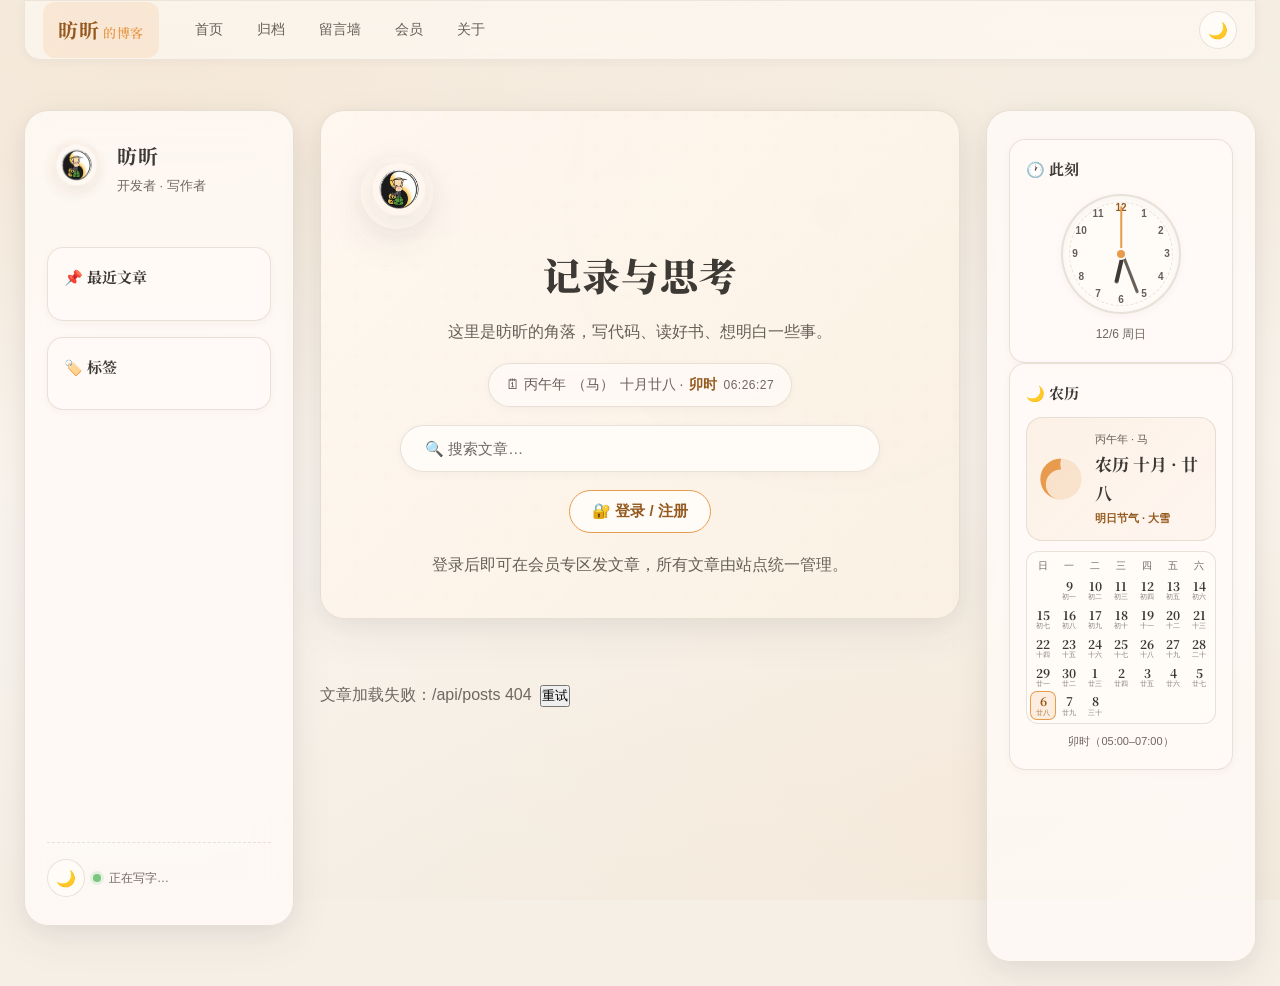
==== commit 33f4f00d: "fix(auth): 登录弹窗焦点锁 / 关闭按钮被遮 / 对比度 —— 并按实测修掉两处「假故障」 一、真问题（均经真浏览器 CDP 复测） 1. 【P0】× 在手机上被 .auth-side 盖住" ====
--- a/index.html
+++ b/index.html
@@ -389,7 +389,7 @@
           </div>
           <div class="compose-actions">
             <button class="btn-submit" id="composeSubmit" type="button">发布文章</button>
-            <p class="form-msg" id="composeMsg"></p>
+            <p class="form-msg" id="composeMsg" role="status" aria-live="polite"></p>
           </div>
         </div>
       </section>
@@ -490,8 +490,8 @@
 
   <!-- 登录/注册弹窗（含卡通角色互动） -->
   <div class="modal-mask" id="authModal" hidden>
-    <div class="modal modal-auth" role="dialog" aria-modal="true" data-state="idle">
-      <button class="modal-close" id="authClose" type="button">×</button>
+    <div class="modal modal-auth" role="dialog" aria-modal="true" aria-labelledby="authTitle" data-state="idle">
+      <button class="modal-close" id="authClose" type="button" aria-label="关闭登录窗口">×</button>
 
       <!-- 左侧卡通角色舞台 -->
       <div class="auth-side">
@@ -571,25 +571,28 @@
           <button class="tab" data-tab="register" type="button">注册</button>
         </div>
 
-        <form id="loginForm" class="auth-form active" autocomplete="off">
-          <label>用户名 / 邮箱<input name="username" type="text" placeholder="用户名或邮箱" required /></label>
-          <label>密码<input name="password" type="password" placeholder="请输入密码" required /></label>
+        <form id="loginForm" class="auth-form active" autocomplete="on">
+          <label>用户名 / 邮箱<input name="username" type="text" autocomplete="username" placeholder="用户名或邮箱" required /></label>
+          <label>密码<input name="password" type="password" autocomplete="current-password" placeholder="请输入密码" required /></label>
           <div class="auth-row">
             <label class="remember"><input type="checkbox" />记住我</label>
-            <a href="#" class="forgot">忘记密码？</a>
+            <!-- 以下四个都是 href="#" 的占位入口：站点还没有重置密码流程 / 第三方 OAuth。
+                 保留 UI 位置，但用 aria-disabled + tabindex="-1" 让它们**读起来不可用**，
+                 并避免 Tab 停在点不动的链接上（读屏原名是「G」「●」「✕」，等于没名字）。 -->
+            <a href="#" class="forgot" aria-disabled="true" tabindex="-1" aria-label="忘记密码（暂未开放）">忘记密码？</a>
           </div>
           <button type="submit" class="btn-submit">登录</button>
-          <p class="form-msg" id="loginMsg"></p>
-          <p class="social-row">或使用第三方登录：<a href="#" class="social-link">G</a><a href="#" class="social-link">●</a><a href="#" class="social-link">✕</a></p>
+          <p class="form-msg" id="loginMsg" role="status" aria-live="polite"></p>
+          <p class="social-row">或使用第三方登录：<a href="#" class="social-link" aria-disabled="true" tabindex="-1" aria-label="Google 登录（暂未开放）">G</a><a href="#" class="social-link" aria-disabled="true" tabindex="-1" aria-label="微博登录（暂未开放）">●</a><a href="#" class="social-link" aria-disabled="true" tabindex="-1" aria-label="X 登录（暂未开放）">✕</a></p>
         </form>
 
-        <form id="registerForm" class="auth-form" autocomplete="off">
-          <label>用户名<input name="username" type="text" placeholder="2–32 位" required /></label>
-          <label>邮箱（可选）<input name="email" type="email" placeholder="用于找回账号" /></label>
-          <label>密码<input name="password" type="password" placeholder="至少 6 位" required /></label>
+        <form id="registerForm" class="auth-form" autocomplete="on">
+          <label>用户名<input name="username" type="text" autocomplete="username" placeholder="2–32 位" required /></label>
+          <label>邮箱（可选）<input name="email" type="email" autocomplete="email" placeholder="用于找回账号" /></label>
+          <label>密码<input name="password" type="password" autocomplete="new-password" placeholder="至少 6 位" required /></label>
           <div class="auth-turnstile" id="registerTurnstile"></div>
           <button type="submit" class="btn-submit">注册并登录</button>
-          <p class="form-msg" id="registerMsg"></p>
+          <p class="form-msg" id="registerMsg" role="status" aria-live="polite"></p>
         </form>
       </div>
     </div>
--- a/assets/style.css
+++ b/assets/style.css
@@ -19,8 +19,14 @@
   --text-faint: #6E6860;
   --accent: #E89B4C;
   --accent-soft: rgba(232, 155, 76, 0.14);
-  --accent-dark: #C77E34;
-  --accent-text: #FFFFFF;
+  /* ⚠️ 这两个是**文字色**，必须按 AA 算（守护 scripts/verify-contrast-tokens.mjs [5][6]）：
+     --accent-text 画在实心 --accent 上，旧值 #FFFFFF 实测只有 2.28:1 —— 登录按钮、筛选 chip
+     选中态、顶栏当前导航、回到顶部、发布/排序按钮全都在这条上。改成 --text 的深棕 → 4.97:1，
+     与深色主题（同样是深字 + 浅橙）逻辑一致，橙色本身一点没动。
+     --accent-dark 当链接色用（正文链接/评论作者名），旧值 #C77E34 在最苛刻底色 --bg 上 3.16:1
+     → #94591E 实测 4.96:1。 */
+  --accent-dark: #94591E;
+  --accent-text: #3D3A36;
   --border: rgba(210, 200, 185, 0.50);
   --border-strong: rgba(210, 200, 185, 0.80);
   --radius: 24px;
@@ -117,6 +123,11 @@
 
 a { color: inherit; text-decoration: none; }
 img { max-width: 100%; height: auto; border-radius: var(--radius-xs); display: block; background: var(--surface-solid); }
+
+/* placeholder 的颜色必须显式写死：不写就走浏览器 UA 默认（Chromium 是 #757575），
+   实测在弹窗底色上只有 3.4:1 —— 输入框提示语等于看不清。用 --text-faint 既能到 5.3:1，
+   也和全站次要文字同一档；`opacity: 1` 是给 Firefox 的（它默认给 placeholder 加不透明度）。 */
+input::placeholder, textarea::placeholder { color: var(--text-faint); opacity: 1; }
 
 /* ── 玻璃拟态通用 ── */
 .sidebar, .card, .modal, .lunar-clock, .user-chip, .btn-auth, .chip,
@@ -539,12 +550,21 @@
 .modal-mask[hidden] { display: none; }
 .modal, .modal-auth { margin: auto; }
 @keyframes fadeIn { from{opacity:0} to{opacity:1} }
-.modal { position: relative; width: min(420px, 92vw); background: var(--surface); border: 1px solid var(--border); border-radius: var(--radius); padding: 28px 26px 24px; box-shadow: var(--shadow-hover); animation: popIn .22s ease; }
+/* 弹窗底色用 --surface-strong（不是 --surface）：
+   弹窗是「玻璃层叠在 45% 暗遮罩上」，0.82 的 --surface 会把实际底色压到 ≈#E4E0DB ——
+   里面所有次要文字都跟着掉到 4.2~4.4:1。共享面板已经在用 strong，这里统一。 */
+.modal { position: relative; width: min(420px, 92vw); background: var(--surface-strong); border: 1px solid var(--border); border-radius: var(--radius); padding: 28px 26px 24px; box-shadow: var(--shadow-hover); animation: popIn .22s ease; }
 @keyframes popIn { from{transform:translateY(12px) scale(.98);opacity:0} to{transform:none;opacity:1} }
+/* 关闭按钮：热区 44×44 由 ::after 提供（见文件末尾），这里只管视觉。
+   ⚠️ 绝不能加 position:relative —— 会脱出 .modal 的绝对定位，按钮会跑到页面左上角。 */
 .modal-close { position: absolute; top: 14px; right: 16px; border: none; background: none; font-size: 24px; line-height: 1; color: var(--text-faint); cursor: pointer; }
+/* 热区 44×44 —— 对所有指针都开，不只触屏：
+   「×」这个字形自身只有 14×24，低于 WCAG 2.2 SC 2.5.8 的 24×24 下限（细指针桌面同样适用）。
+   ::after 不参与布局，视觉不动；父级 overflow 会把它裁到弹窗内，不会溢出到页面。 */
+.modal-close::after { content: ""; position: absolute; left: 50%; top: 50%; width: 44px; height: 44px; transform: translate(-50%, -50%); }
 @media (hover: hover) and (pointer: fine) { .modal-close:hover { color: var(--text); } }
 .tabs { display: flex; gap: 8px; margin-bottom: 18px; }
-.tab { flex: 1; padding: 10px; border: 1px solid var(--border); background: var(--surface-2); border-radius: var(--radius-xs); cursor: pointer; font-size: 15px; font-weight: 700; color: var(--text-soft); transition: all .18s; }
+.tab { flex: 1; min-height: 44px; padding: 10px; border: 1px solid var(--border); background: var(--surface-2); border-radius: var(--radius-xs); cursor: pointer; font-size: 15px; font-weight: 700; color: var(--text-soft); transition: all .18s; }
 .tab.active { background: var(--accent); color: var(--accent-text); border-color: var(--accent); }
 .auth-form { display: none; flex-direction: column; gap: 14px; }
 .auth-form.active { display: flex; }
@@ -554,9 +574,13 @@
 .btn-submit { padding: 12px; border: none; border-radius: var(--radius-xs); cursor: pointer; background: var(--accent); color: var(--accent-text); font-size: 15px; font-weight: 800; transition: filter .18s, transform .18s; }
 @media (hover: hover) and (pointer: fine) { .btn-submit:hover { filter: brightness(1.06); transform: translateY(-1px); } }
 .btn-submit:disabled { opacity: .6; cursor: not-allowed; transform: none; }
+/* 校验提示：浅色主题下要在**最苛刻的底色 --bg #F5EFE6** 上也到 4.5:1（提示会出现在编辑器里）。
+   旧值 #D1665A 在弹窗底色实测 3.02:1、#6DA67A 更是只有 2.76:1 —— 报错信息读不清等于没有报错。 */
 .form-msg { font-size: 13px; color: var(--text-faint); min-height: 16px; margin: 0; }
-.form-msg.err { color: #D1665A; }
-.form-msg.ok { color: #6DA67A; }
+.form-msg.err { color: #AB4939; }
+.form-msg.ok { color: #3C764E; }
+[data-theme="dark"] .form-msg.err { color: #E8907F; }
+[data-theme="dark"] .form-msg.ok { color: #86C79B; }
 
 /* ── 会员 ── */
 .member-gate { background: var(--surface); border: 1px dashed var(--border-strong); border-radius: var(--radius); padding: 34px; text-align: center; color: var(--text-soft); }
@@ -736,7 +760,7 @@
   -webkit-box-align: stretch; -webkit-align-items: stretch; -ms-flex-align: stretch; align-items: stretch;
   min-height: 480px; border-radius: var(--radius); box-sizing: border-box;
 }
-[data-theme="dark"] .modal-auth { background: var(--surface); }
+[data-theme="dark"] .modal-auth { background: var(--surface-strong); }
 .auth-side {
   background: linear-gradient(160deg, #FAF0E3 0%, #F5E6D0 100%); padding: 24px; position: relative;
   -webkit-box-flex: 0; -webkit-flex: 0 0 320px; -ms-flex: 0 0 320px; flex: 0 0 320px;
@@ -748,7 +772,15 @@
   overflow: hidden; box-sizing: border-box;
 }
 [data-theme="dark"] .auth-side { background: linear-gradient(160deg, #3A3530 0%, #2E2924 100%); }
-.auth-side .modal-close { color: var(--text); z-index: 2; }
+/* ⚠️ P0（v22 实测）：× 是 .auth-side 的**兄弟**（同级），不是它的子元素 ——
+   所以旧写法 `.auth-side .modal-close` 永不匹配（实测 querySelector 命中 false），
+   那条 `z-index: 2` 从来没生效过。而 .auth-side 本身是 position:relative，
+   两者 z-index 都是 auto ⇒ 层叠顺序 = DOM 顺序，而 .auth-side 在 × **后面**
+   ⇒ ≤640px（弹窗改纵向堆叠、.auth-side 铺到顶部）时，.auth-side 把 × 整块盖住：
+   命中测试最上层是 `chars-stage`（不是按钮本身），手机上看不见也点不到关闭按钮，
+   而触屏又没有 ESC —— 只能靠点遮罩，属于「弹窗关不掉」级别的问题。
+   改法：子选择器 + 明确 z-index；颜色在渐变上也要够深（旧规则里的 --text 意图保留）。 */
+.modal-auth > .modal-close { z-index: 3; color: var(--text); }
 .chars-stage { position: relative; width: 100%; height: 280px; flex-shrink: 0; }
 .char { position: absolute; transition: transform .35s cubic-bezier(.34,1.56,.64,1); animation: char-breathe 3s ease-in-out infinite; max-width: 100%; box-sizing: border-box; will-change: transform; }
 @media (hover: hover) and (pointer: fine) { .char:hover { animation-play-state: paused; } }
@@ -829,11 +861,19 @@
 .auth-row { display: flex; justify-content: space-between; align-items: center; font-size: 13px; }
 .remember { flex-direction: row !important; align-items: center; gap: 6px !important; color: var(--text-soft) !important; font-weight: 400 !important; }
 .remember input { width: 14px; height: 14px; accent-color: var(--accent); }
-.forgot { color: var(--accent-dark); }
+.forgot { color: var(--accent-dark); padding: 4px 0; }   /* 行内元素的纵向 padding 不撑行高，只扩热区（22 → 30，够 WCAG 2.5.8 的 24） */
 @media (hover: hover) and (pointer: fine) { .forgot:hover { text-decoration: underline; } }
 .social-row { margin-top: 6px; font-size: 13px; color: var(--text-soft); display: flex; align-items: center; gap: 10px; }
 .social-link { width: 34px; height: 34px; border-radius: 50%; background: var(--surface-2); display: inline-flex; align-items: center; justify-content: center; font-weight: 700; color: var(--text-soft); transition: background .15s, color .15s; }
 @media (hover: hover) and (pointer: fine) { .social-link:hover { background: var(--accent); color: var(--accent-text); } }
+/* 死链的禁用态（见 index.html 注释）：必须一眼看出不可用，但**禁用态也不许低于 AA** ——
+   所以不用 opacity 压暗（那会把 5.8:1 压到 3:1 以下），只降到 --text-faint（实测 ≈4.9:1）。
+   pointer-events:none 是必要的：href="#" 会跳到页顶，比「没反应」更让人困惑。 */
+.forgot[aria-disabled="true"],
+.social-link[aria-disabled="true"] {
+  color: var(--text-faint); text-decoration: none; cursor: default; pointer-events: none;
+}
+.social-link[aria-disabled="true"] { background: transparent; border: 1px dashed var(--border-strong); }
 
 @media (max-width: 640px) {
   .modal-auth { -webkit-box-orient: vertical; -webkit-box-direction: normal; -webkit-flex-direction: column; -ms-flex-direction: column; flex-direction: column; min-height: auto; }
@@ -1480,22 +1520,25 @@
    背景：Apple HIG 与 Material 都要求触控目标 ≥44×44；而 .post-actions 的 11px 字号
    在手机上已低于可读下限。 */
 @media (pointer: coarse) {
-  /* 1) 只把「热区」扩到 44×44，视觉尺寸保持不变（::after 不参与布局，不会撑破顶栏高度） */
+  /* 1) 只把「热区」扩到 44×44，视觉尺寸保持不变（::after 不参与布局，不会撑破顶栏高度）。
+     .modal-close 的 44 热区已提到全局（见 .modal-close 定义处），这里不重复。 */
   .theme-toggle, .social-link { position: relative; }
   .theme-toggle::after, .social-link::after {
     content: ""; position: absolute; left: 50%; top: 50%;
     width: max(100%, 44px); height: max(100%, 44px);
     transform: translate(-50%, -50%);
   }
-  /* .modal-close 本身已是 absolute，给出 44 热区即可（不能再改 position，否则会脱出弹窗定位） */
-  .modal-close::after {
-    content: ""; position: absolute; left: 50%; top: 50%;
-    width: 44px; height: 44px; transform: translate(-50%, -50%);
-  }
-
-  /* 2) 这些在触屏上本就该更大，直接给足实际尺寸 */
+
+  /* 2) 这些在触屏上本就该更大，直接给足实际尺寸（别只靠 ::after —— 
+        视觉尺寸本身小于 24px 时，即使热区够大，误触率仍然高） */
   .theme-toggle { width: 42px; height: 42px; }
-  .social-link { width: 40px; height: 40px; }
+  .social-link { width: 44px; height: 44px; }
+  /* 登录弹窗里的两个小控件：
+     「记住我」的实际命中区是整条 label（复选框本体只有 14×14，够不着）；
+     「忘记密码？」用行内纵向 padding 把热区撑到 44 —— 行内元素纵向 padding 不参与行盒计算，
+     所以视觉位置一动不动，只是可点范围变大。 */
+  .remember { min-height: 44px; }
+  .forgot { padding: 11px 0; }
   .editor-toolbar { gap: 8px; }
   .editor-toolbar button, .editor-toolbar .toolbar-btn { width: 40px; height: 40px; font-size: 15px; }
 
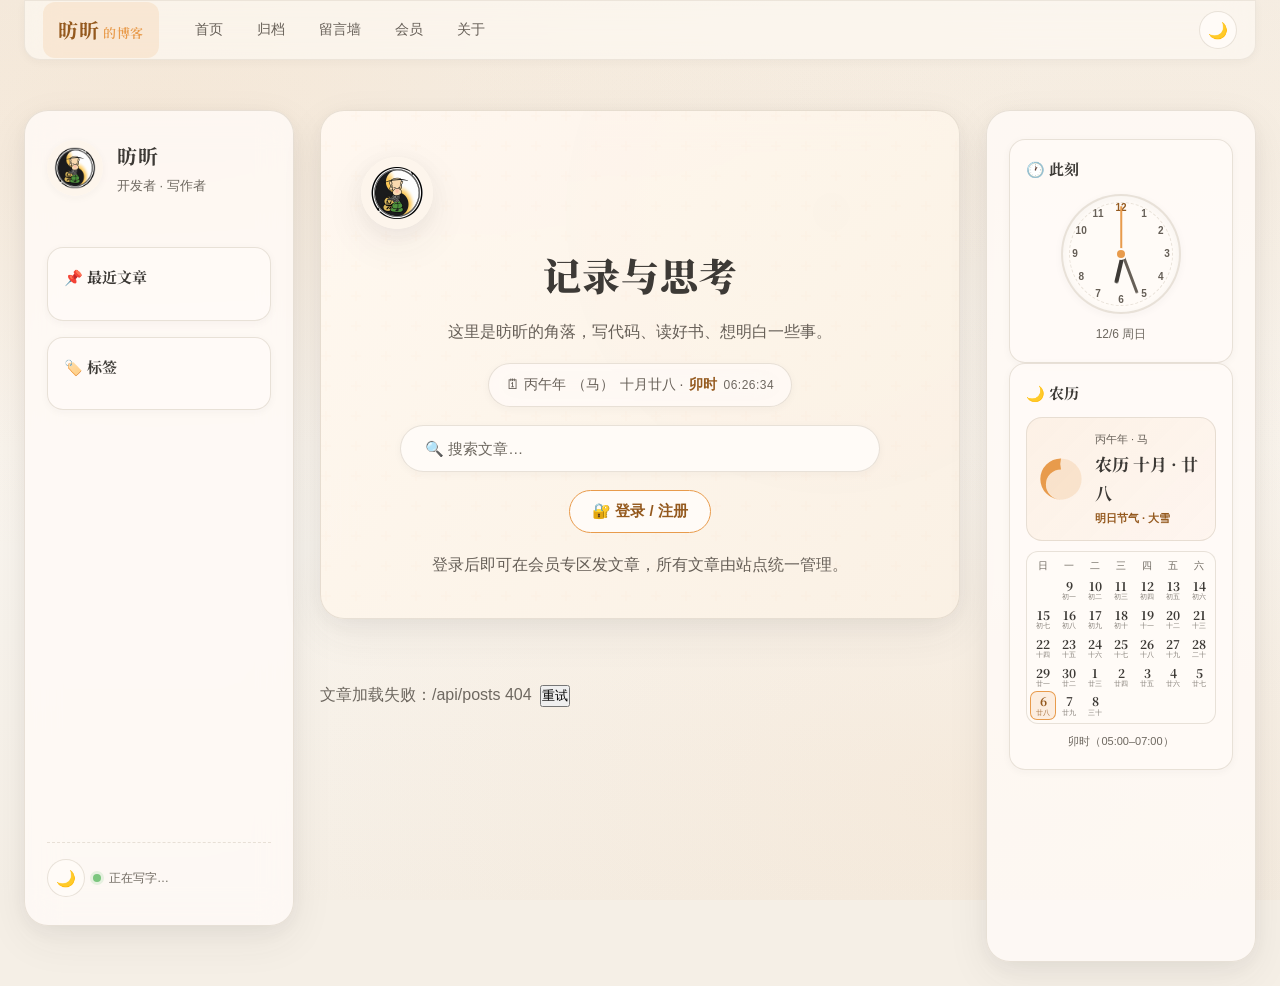
==== commit c824fea7: "fix(logo): 头像底圈不等宽 —— 从高清母版重做素材（不再拿 183×130 非方图凑） 用户反馈「头像周围的空区域没对齐好」。实测确认这不是位置问题，是**素材底圈不等宽**： 旧 ass" ====
--- a/index.html
+++ b/index.html
@@ -247,7 +247,7 @@
       <section class="view view-home active">
         <header class="hero">
           <div class="hero-text">
-            <img class="hero-avatar" src="assets/logo-hero.png" alt="昉昕" width="80" height="80">
+            <img class="hero-avatar" src="assets/logo-hero.png" alt="昉昕" width="72" height="72">
             <h1>记录与思考</h1>
             <p>这里是昉昕的角落，写代码、读好书、想明白一些事。</p>
             <div class="lunar-clock" id="lunarClock" title="农历与时辰">—</div>
--- a/assets/style.css
+++ b/assets/style.css
@@ -671,7 +671,8 @@
   .content { padding: 64px 0 20px; padding-bottom: calc(20px + env(safe-area-inset-bottom)); }
   .hero { padding: 28px 20px; }
   .hero h1 { font-size: 26px; }
-  .hero-avatar { width: 60px; height: 60px; }
+  /* .hero-avatar 的窄屏尺寸不在这里：本块在 .hero-avatar 基样式（文件后半段）之前，
+     写这儿会被基样式覆盖成死规则。挪到后面「Hero 头像（窄屏）」块。 */
   .search-box { width: 100%; }
   .topbar-inner { height: 54px; gap: 10px; padding: 0 14px; }
   /* 安全区：必须写在 padding 简写之后，否则会被它重置（配合 viewport-fit=cover，
@@ -1075,8 +1076,15 @@
 .lunar-cal-cell.today .cal-lunar { color: var(--accent-dark); }
 .lunar-shichen { margin-top: 8px; font-size: 11px; color: var(--text-faint); text-align: center; }
 
-/* ===== Hero 头像 ===== */
-.hero-avatar { width: 72px; height: 72px; border-radius: 50%; object-fit: cover; background: transparent; display: block; box-shadow: var(--shadow); margin-bottom: 14px; }
+/* ===== Hero 头像 =====
+   ⚠️ 左右 margin **保持 0（贴 .hero-text 左边），不要改成 auto**。这是用户明确选定的版式：
+   头像在左上角、标题与描述居中。（曾按「块级盒子不吃 text-align」把它居中过一版，
+   用户看到后要求退回左边 —— 所以「看起来歪」是设计意图，别再当 bug 修。）
+   注意 hero 整体靠 text-align:center，而 text-align **管不了块级盒子**：头像 display:block +
+   固定宽，它的水平位置只由左右 margin 决定。
+   ⚠️ 窄屏尺寸**不能**写在前面的 @media (max-width: 980px) 块里 —— 那条在本规则之前，
+   会被这里的 width 覆盖成死规则（60px 从来没生效过）。窄屏覆盖见文件后半段同名块。 */
+.hero-avatar { width: 72px; height: 72px; border-radius: 50%; object-fit: cover; background: transparent; display: block; box-shadow: var(--shadow); margin: 0 0 14px; }
 
 /* ===== 首页错落 Bento 网格（首篇头条大卡） ===== */
 .card.feature { column-span: all; }
@@ -1139,6 +1147,8 @@
   .card.feature { grid-column: span 1; }
   .card.feature .card-cover { height: 200px; }
   .content { padding-top: 72px; }
+  /* Hero 头像窄屏尺寸：必须落在 .hero-avatar 基样式**之后**才生效（见「Hero 头像」注释）。 */
+  .hero-avatar { width: 60px; height: 60px; }
 }
 
 /* 暗色模式下顶栏也保持透明 */
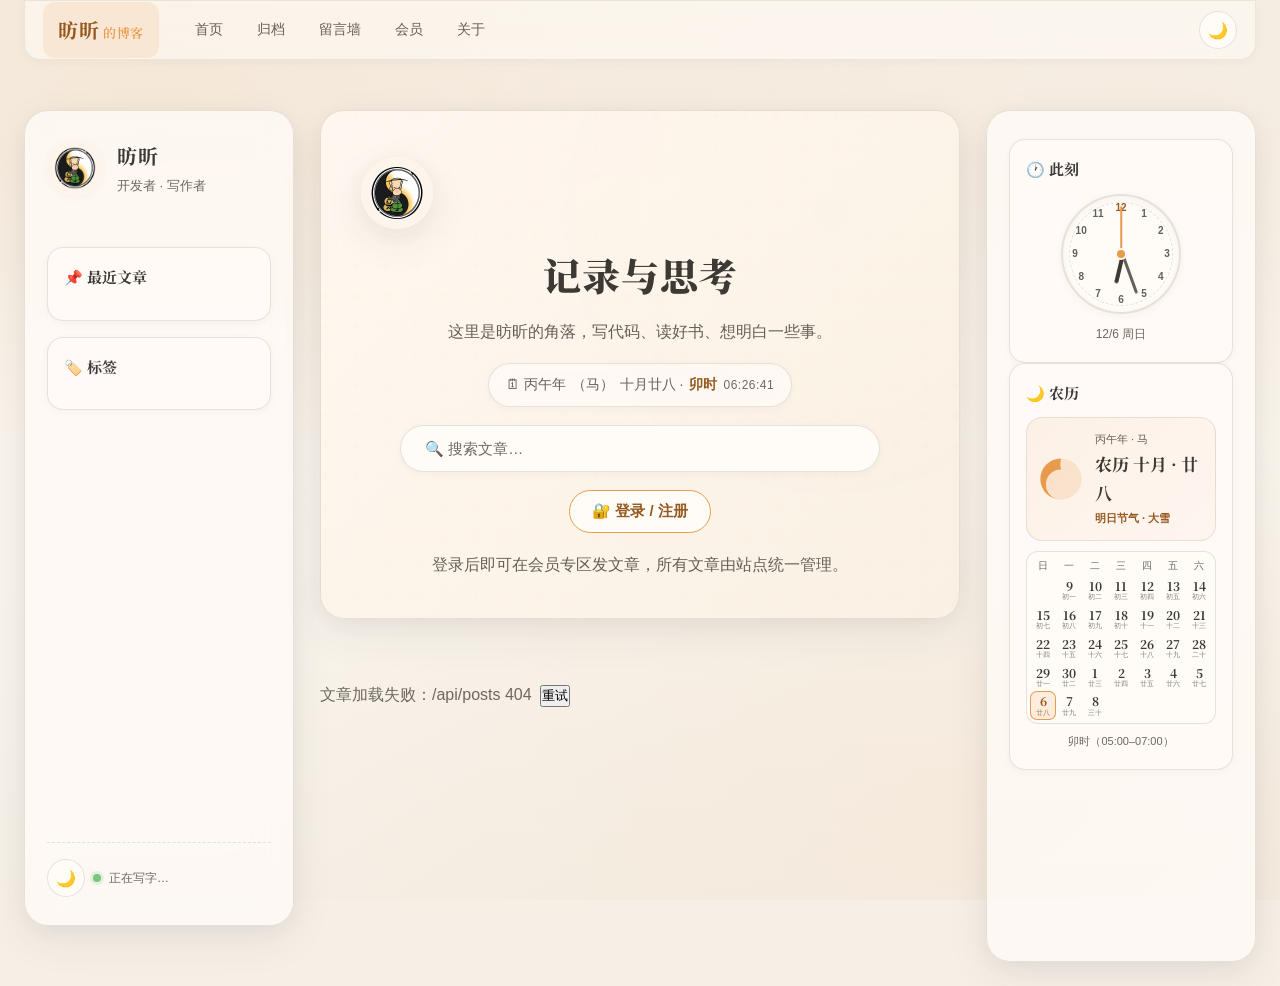
==== commit 2733ab44: "perf(首屏): 两处头像合并为一个 URL —— 同一张图不再下载两次（省 24.4 KB） 审查报告 P1 项落地。`logo-avatar.png` 与 `logo-hero.png` **m" ====
--- a/index.html
+++ b/index.html
@@ -247,7 +247,12 @@
       <section class="view view-home active">
         <header class="hero">
           <div class="hero-text">
-            <img class="hero-avatar" src="assets/logo-hero.png" alt="昉昕" width="72" height="72">
+            <!-- ⚠️ 与侧边栏头像**故意用同一个 URL**（assets/logo-avatar.png）。
+                 两份图历史上内容完全相同（md5 一致），却用了两个文件名 ⇒ 冷缓存首屏
+                 把同一张图下载两次（实测 49665 B，白付 24.8 KB）。
+                 浏览器缓存键是完整 URL，URL 相同才会复用；渲染尺寸不同由 width/height 决定，
+                 与下载份数无关。改动前请先看 scripts/verify-avatar-asset.mjs 的 [3]。 -->
+            <img class="hero-avatar" src="assets/logo-avatar.png" alt="昉昕" width="72" height="72">
             <h1>记录与思考</h1>
             <p>这里是昉昕的角落，写代码、读好书、想明白一些事。</p>
             <div class="lunar-clock" id="lunarClock" title="农历与时辰">—</div>
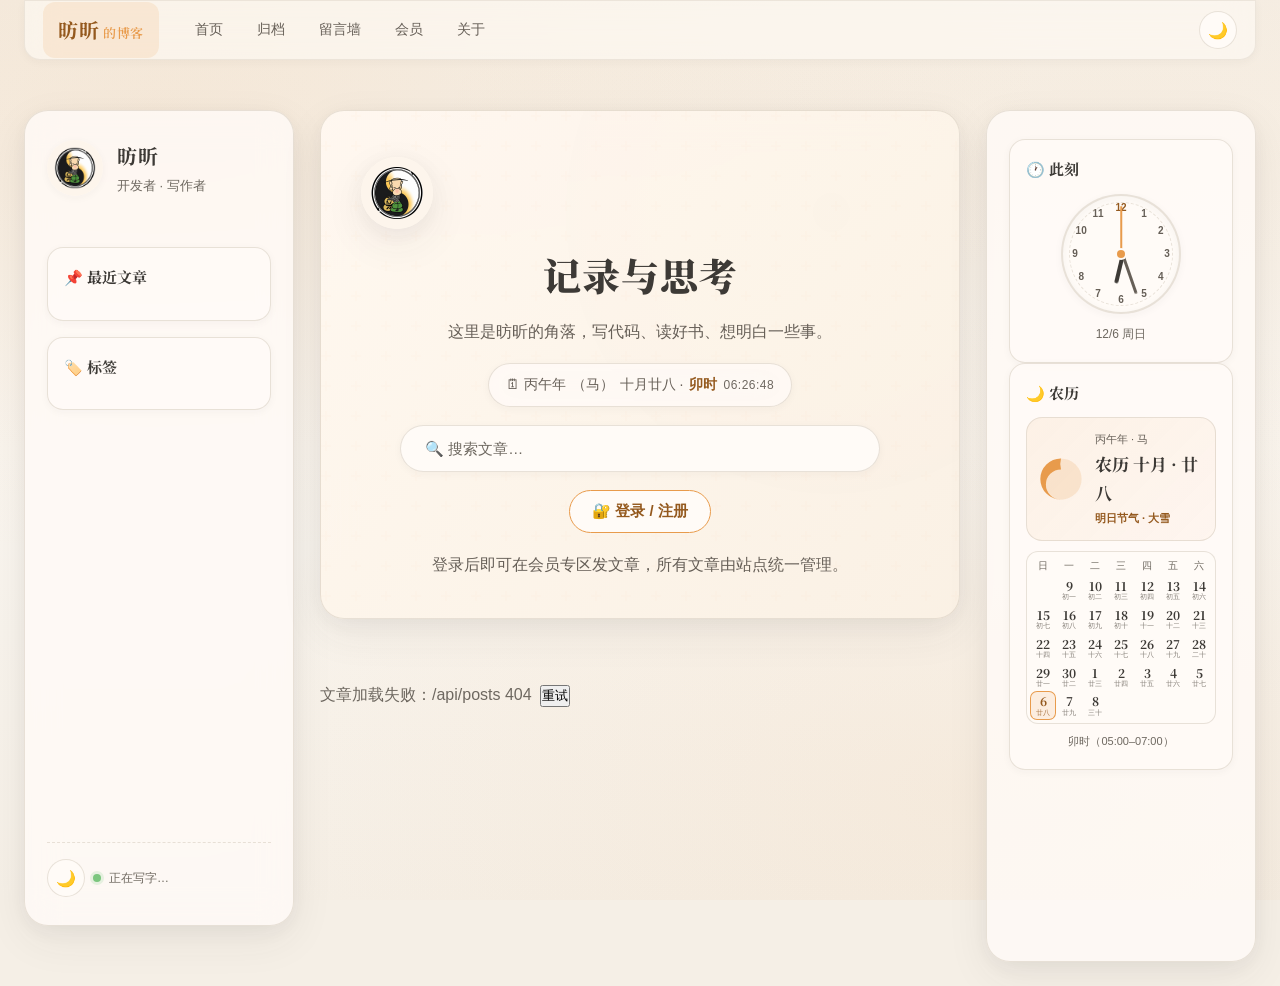
==== commit c191a3ad: "perf(首屏): Turnstile 改成「用户没要就不注入」—— 首页少 3 个跨境请求 / 28KB 上一版是「首绘之后注入」，听起来像够了，其实只是个代理指标：/api/config 一个 R" ====
--- a/index.html
+++ b/index.html
@@ -47,16 +47,22 @@
        只请求 400/700/900 三档 —— 600 在正文里只用于次要小标签，缺字重时浏览器会按 CSS 规范就近回退到 700，
        视觉几乎无差，却能少下一整套 CJK 子集文件。900 是 Bento 标题的核心字重，必须保留。
 
-       ⚠️ 这里刻意**不放** <link rel="stylesheet">：那条样式表未压缩 339KB、gzip 91KB，
-       实测冷缓存要 460~590ms 才到，而它是**跨站渲染阻塞资源** —— 首屏所有内容（文章、侧栏、挂件）
-       会一起等它，实测把首绘从 ~900ms 拖到 1296ms。改由 app.js 在首绘之后动态注入
+       ⚠️ 这里**没有**字体表的 <link rel="stylesheet">，而且是刻意的 ——
+       「这里」指的是**上面这套字体的样式表**（未压缩 339KB / gzip 91KB，实测冷缓存要 460~590ms 才到）。
+       🚫 它**不是**在说 assets/style.css：那条在 </head> 前是**故意阻塞**的，理由写在它自己旁边。
+       （这两句曾被读混过一次，差点去「修」一个本来正确的东西 —— 见
+        docs/optimization-audit-2026-09-16.md §十。）
+       字体表曾经是**跨站渲染阻塞资源**，首屏所有内容（文章、侧栏、挂件）会一起等它，
+       实测把首绘从 ~900ms 拖到 1296ms；现改由 app.js 在首绘之后动态注入
        （动态插入的样式表不参与渲染阻塞，字体到了由 font-display:swap 自然替换）。
-       ⚠️ 也刻意**不用** media="print" onload 切换：见下方 style.css 那条注释 ——
+       ⚠️ 注入式方案刻意**不用** media="print" onload 切换（字体表、主样式表都不用）：
        小米/360 兼容模式对 onload 切换支持不良，会导致样式表永远不生效，项目已因此回滚过一次。
        preconnect 保留：注入时机虽晚，握手仍可提前完成。 -->
   <link rel="preconnect" href="https://fonts.font.im" crossorigin />
-  <!-- Turnstile 的 api.js 同理：首绘后才由 app.js 注入，这里只提前握手。不写 crossorigin ——
-       脚本标签本身不带 crossorigin，预连接必须与实际请求同类型才能复用这条连接。 -->
+  <!-- Turnstile 的 api.js：**首屏压根不注入**。只有用户切到「留言墙 / 注册表单」时，
+       app.js 的 requireTurnstile() 才去拉它 —— 首页/文章页一次都用不到，别把它写回 <script>。
+       这里只提前握手。不写 crossorigin —— 脚本标签本身不带 crossorigin，
+       预连接必须与实际请求同类型才能复用这条连接。 -->
   <link rel="preconnect" href="https://challenges.cloudflare.com" />
   <!-- 首屏关键 CSS 内联：变量 + 防闪 + 布局骨架 + 卡片入场动画 + 移动端布局兜底。即使 style.css 加载失败/延迟，页面也不会错乱、卡片也不会消失。 -->
   <style>
@@ -180,7 +186,12 @@
       }, 10000);
     });
   </script>
-  <!-- 完整样式表：恢复阻塞加载。部分浏览器（小米/360 兼容模式等）对 media="print" 的 onload 切换支持不良，会导致样式表永远无法生效，页面只剩关键 CSS 而布局错乱。阻塞加载可确保这些浏览器正常渲染。 -->
+  <!-- 完整样式表：**故意阻塞加载** —— 这不是漏改、也不是过时代码，🚫 别顺手改成 media="print" onload。
+       原因：小米/360 兼容模式等对 media="print" 的 onload 切换支持不良，会导致样式表永远无法生效，
+       页面只剩上面的关键 CSS、布局错乱（本项目已因此回滚过一次，详见 docs/first-paint.md）。
+       ⚠️ 别和上面字体表那条「刻意不放 <link rel=stylesheet>」读混：那条说的是 fonts.font.im 的字体表。
+       代价是真实的：实测首页 TTFB→首绘 增量 658ms，而同样内容的 /404.html（纯内联 CSS）只要 55ms
+       ⇒ 约 600ms 是在等这张表（docs/optimization-audit-2026-09-16.md §三）。要动它先建 FCP/CLS 判据。 -->
   <link rel="stylesheet" href="assets/style.css" />
 </head>
 <body>
@@ -617,8 +628,11 @@
   </div>
 
   <!-- app.js 用 defer：解析完就执行，不阻塞 HTML 解析。
-       Turnstile 的 api.js **不在这里**，由 app.js 首绘之后按需注入（软依赖），原因有二：
+       Turnstile 的 api.js **不在这里**，由 app.js 在用户真的需要时注入（软依赖），原因有二：
          ① 它是跨境第三方脚本，写在这儿会和 app.js / style.css 抢首屏带宽（实测它 515ms 就开始抢）；
+            —— 而且首屏根本用不到人机验证（只有留言墙 / 注册表单要）。改动前是「首绘之后立刻注入」，
+            实测冷缓存首页仍白付了 api.js 866ms + 两个挑战 iframe 1662ms
+            （docs/optimization-audit-2026-09-16.md §六）；现在只在切视图时注入。
          ② 它带 async/defer 时，Cloudflare 的 turnstile.ready() 会**直接抛未捕获异常**
             （[Cloudflare Turnstile] Remove async/defer from the Turnstile api.js script tag...），
             而 app.js 又必须排在它前面先启动 —— 自己注入 + 只听 <script> 的 load 事件可以同时满足两边。
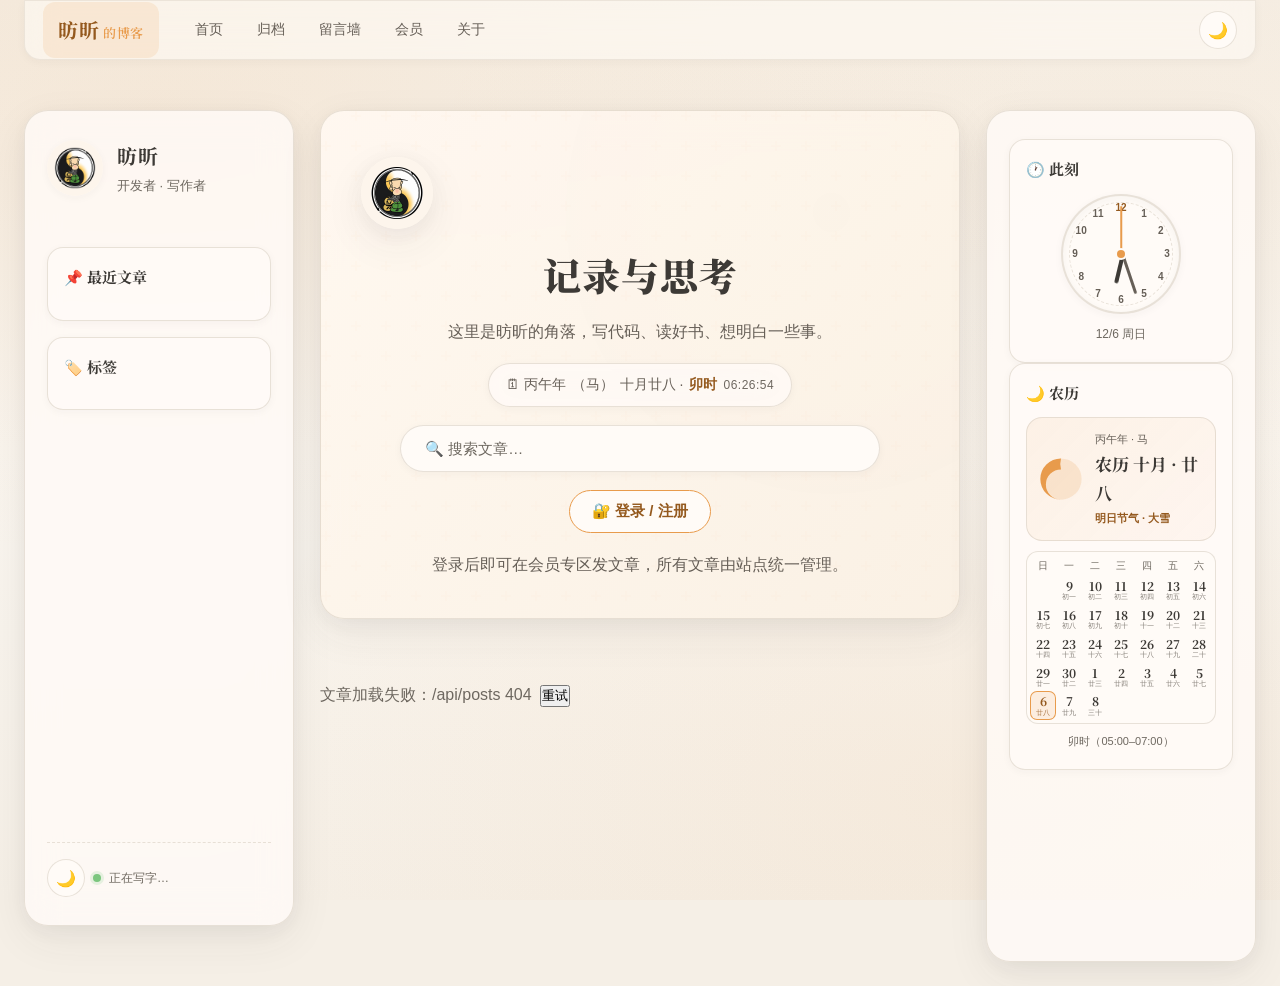
==== commit d07cd383: "perf(首绘): 样式表改成构建期内联 —— 首绘少等一个跨境往返（实测 −418ms / −439ms） 审计 §三 是「唯一一个能一次性改善所有页面」的项，也是收益最大的一项。 `<link r" ====
--- a/index.html
+++ b/index.html
@@ -186,12 +186,17 @@
       }, 10000);
     });
   </script>
-  <!-- 完整样式表：**故意阻塞加载** —— 这不是漏改、也不是过时代码，🚫 别顺手改成 media="print" onload。
-       原因：小米/360 兼容模式等对 media="print" 的 onload 切换支持不良，会导致样式表永远无法生效，
-       页面只剩上面的关键 CSS、布局错乱（本项目已因此回滚过一次，详见 docs/first-paint.md）。
+  <!-- 完整样式表。**源码里保留外链**，但线上**不会**真的外链 —— 构建期 build.mjs 会把它
+       内联进 <head>（scripts/lib/inline-css.mjs），所以首绘不再等这一个跨境往返：
+       本地真浏览器 + 限速实测「TTFB→首绘」增量 843ms → 425ms（docs/first-paint.md）。
+       之所以源码保持外链形态：assets/style.css 是唯一样式来源（所有 verify-*.mjs 都读它做
+       对比度/断点/选择器检查），本地直接开 index.html 与探针走 --local 的行为也完全不变；
+       万一构建没跑或内联逻辑出问题，页面会**优雅降级**回今天的外链行为，而不是没样式。
+       🚫 别把它改成 media="print" onload：小米/360 兼容模式对该切换支持不良，样式表会永远
+       不生效、页面只剩上面的关键 CSS（本项目已因此回滚过一次，详见 docs/first-paint.md）。
        ⚠️ 别和上面字体表那条「刻意不放 <link rel=stylesheet>」读混：那条说的是 fonts.font.im 的字体表。
-       代价是真实的：实测首页 TTFB→首绘 增量 658ms，而同样内容的 /404.html（纯内联 CSS）只要 55ms
-       ⇒ 约 600ms 是在等这张表（docs/optimization-audit-2026-09-16.md §三）。要动它先建 FCP/CLS 判据。 -->
+       也别删掉这一行：构建期找不到它就退化为外链，本地开发与探针会变成没样式。
+       背景与实测：docs/optimization-audit-2026-09-16.md §三。 -->
   <link rel="stylesheet" href="assets/style.css" />
 </head>
 <body>
--- a/assets/style.css
+++ b/assets/style.css
@@ -140,7 +140,16 @@
 }
 
 /* ── 布局 ── */
-.layout { display: grid; grid-template-columns: 270px 1fr 270px; min-height: 100vh; max-width: var(--maxw); margin: 0 auto; gap: 26px; padding: 0 24px; }
+/* ⚠️ align-content: start 不是装饰，是**修 CLS** 的：
+   .layout 有 min-height:100vh，而 grid 的 align-content 默认是 stretch —— 于是「内容还没渲染出来、
+   页面总高不足一屏」的那段时间里，每一行都会被按比例拉高去填满视口，topbar 那一行从 60px 被撑到 ~93px；
+   等内容一到、总高超过一屏，行又缩回自然高度 ⇒ 顶栏塌 33px、下面所有东西跟着上跳 33px。
+   实测（.diag/first-paint-probe.mjs，移动 390×844、限速 150ms/200KBps）：
+   不加这句时内联样式的版本 CLS 0.0812（比外链版的 0.0464 差，正是因为外链版首绘晚、这一跳被藏着）；
+   加了之后回到 0.0464，且**内容加载完之后的整页布局指纹逐项不变**
+   （桌面 629 元素 3549702810、移动 528 元素 118277715，改前改后一致）。
+   🚫 别改回 stretch / 别删：删了顶栏会重新跳一下。 */
+.layout { display: grid; grid-template-columns: 270px 1fr 270px; min-height: 100vh; max-width: var(--maxw); margin: 0 auto; gap: 26px; padding: 0 24px; align-content: start; }
 
 /* ── 侧边栏：奶油卡片 ── */
 .sidebar {
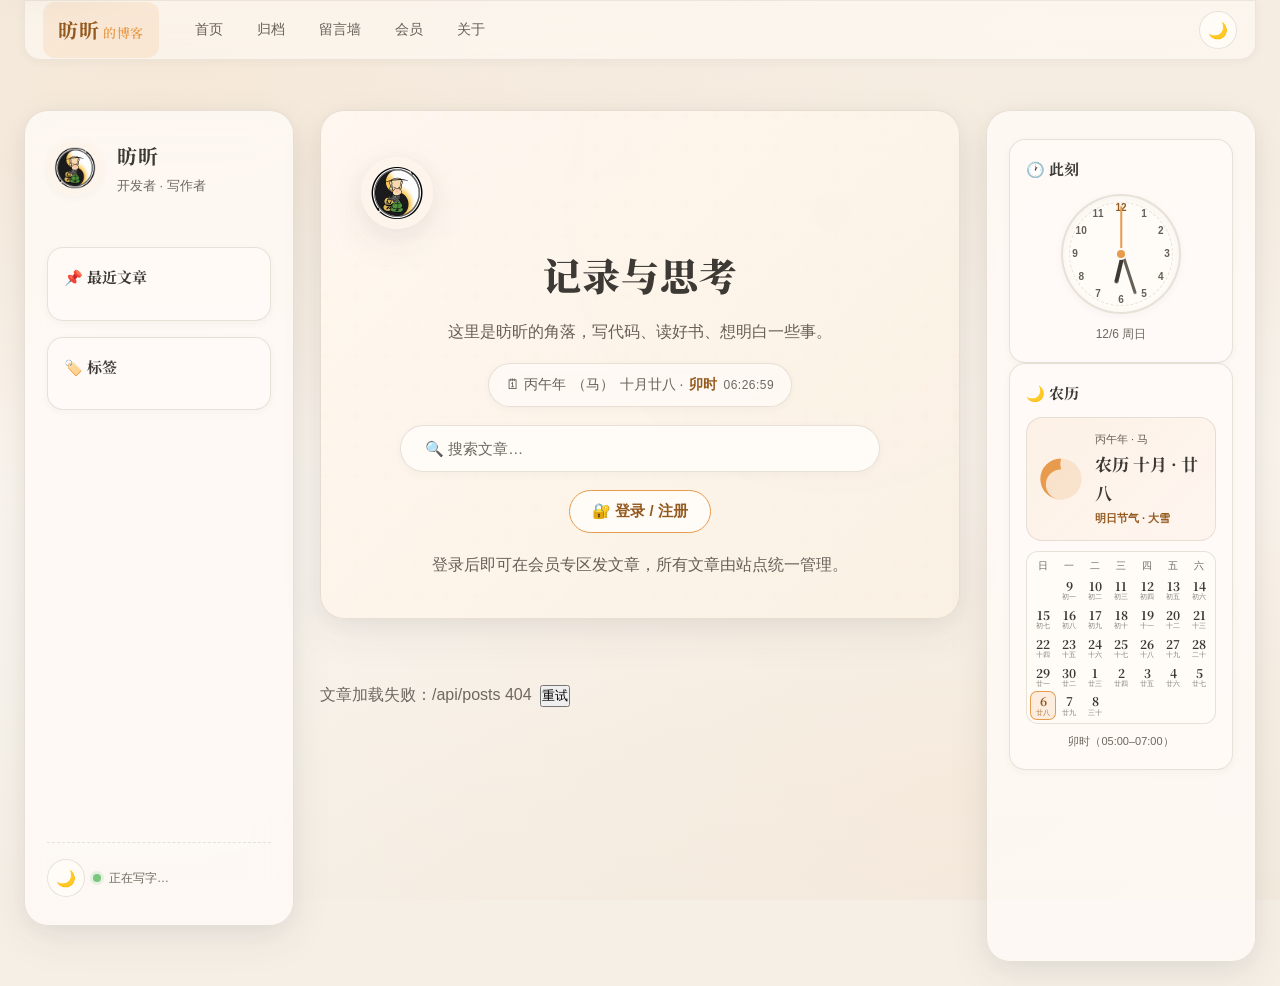
==== commit f1a0c5ff: "feat(a11y): 灯箱焦点回路 + skip link / aria-current + 滚动监听 rAF 节流 + 返回列表还原位置 audit §七 #15 #16 #19 #20。四条都是" ====
--- a/index.html
+++ b/index.html
@@ -185,6 +185,25 @@
         }
       }, 10000);
     });
+    /* 兜底横幅里两个按钮的行为。
+       以前它们是内联 onclick="…"，CSP 上了 script-src（不含 'unsafe-inline'）之后会被浏览器拦掉 ——
+       而那正好是"站点已经启动失败、只剩这个横幅能自救"的时刻。改到这里绑：
+       本段脚本在 CSP 的 sha256 白名单里（见 _headers / functions/_lib/security.js）。
+       ⚠️ 必须等 DOMContentLoaded：横幅 DOM 在本段脚本**之后**才被解析出来，此刻 getElementById 还是 null。
+       ⚠️ location.reload(true) 的 true 是早已废弃的参数（现代浏览器直接忽略），改成无参调用，行为一致。 */
+    document.addEventListener('DOMContentLoaded', function () {
+      var hard = document.getElementById('bootHardReload');
+      if (hard) hard.addEventListener('click', function () { location.reload(); });
+      var clear = document.getElementById('bootClearCache');
+      if (clear) clear.addEventListener('click', function () {
+        var reload = function () { location.reload(); };
+        if ('caches' in window) {
+          caches.keys().then(function (ks) {
+            return Promise.all(ks.map(function (k) { return caches.delete(k); }));
+          }).then(reload, reload);       // 清缓存失败也要刷新，别把用户卡在原地
+        } else { reload(); }
+      });
+    });
   </script>
   <!-- 完整样式表。**源码里保留外链**，但线上**不会**真的外链 —— 构建期 build.mjs 会把它
        内联进 <head>（scripts/lib/inline-css.mjs），所以首绘不再等这一个跨境往返：
@@ -200,11 +219,17 @@
   <link rel="stylesheet" href="assets/style.css" />
 </head>
 <body>
+  <!-- #16 跳过导航链接（skip link）：键盘用户按下的**第一个** Tab 就该落在它上面。
+       在此之前，要到达正文必须依次 Tab 过「站点名 → 5 个导航 → 主题 → 汉堡」
+       （侧边栏同一批 .nav-link 还会再来一轮），每次翻页都要重复一遍。
+       ⚠️ 视觉隐藏只能用 clip / 1px 尺寸这套写法，**不能**用 display:none 或 visibility:hidden
+       —— 那两种会让元素不可聚焦，"跳过"这个功能本身就不存在了。 -->
+  <a class="skip-link" href="#main-content">跳到正文</a>
   <div class="layout">
     <!-- 顶部玻璃态导航栏 -->
     <header class="topbar" id="topbar">
       <div class="topbar-inner">
-        <a href="#" class="topbar-brand nav-link active" data-view="home">昉昕<span>的博客</span></a>
+        <a href="#" class="topbar-brand nav-link active" data-view="home" aria-current="page">昉昕<span>的博客</span></a>
         <nav class="topbar-nav">
           <a href="#" class="nav-link" data-view="home">首页</a>
           <a href="#" class="nav-link" data-view="archive">归档</a>
@@ -233,7 +258,7 @@
         </div>
       </div>
       <nav class="nav" id="mainNav">
-        <a href="#" class="nav-link active" data-view="home">首页</a>
+        <a href="#" class="nav-link active" data-view="home" aria-current="page">首页</a>
         <a href="#" class="nav-link" data-view="archive">归档</a>
         <a href="#" class="nav-link" data-view="guestbook">留言墙</a>
         <a href="#" class="nav-link" data-view="member">👥 会员专区</a>
@@ -258,7 +283,11 @@
     <div class="sidebar-overlay" id="sidebarOverlay" hidden></div>
 
     <!-- 主内容区 -->
-    <main class="content">
+    <!-- ⚠️ tabindex="-1" 是 skip link 能真正生效的前提：锚点跳转默认**只滚动、不移动焦点**
+         （Chrome 对 focusable 目标才会移焦点）。少了它，按回车后视觉滚到了正文，
+         但下一个 Tab 仍然从顶栏继续 —— 键盘用户等于白跳一次。
+         焦点外框由 .content:focus 关掉（整列描边很难看），下一个 Tab 落到搜索框，那里有正常焦点环。 -->
+    <main class="content" id="main-content" tabindex="-1">
       <!-- 首页视图 -->
       <section class="view view-home active">
         <header class="hero">
@@ -464,9 +493,13 @@
 
   <button class="back-top" id="backTop" aria-label="返回顶部">↑</button>
 
-  <!-- 图片灯箱（点击文章正文图片放大） -->
-  <div class="lightbox" id="lightbox" hidden>
-    <button class="lightbox-close" id="lightboxClose" type="button" aria-label="关闭">×</button>
+  <!-- 图片灯箱（点击文章正文图片放大）
+       #15 焦点管理：role="dialog" + aria-modal 让读屏软件把它当成**独立对话层**，
+       打开时不再继续朗读被遮住的正文；aria-label 提供可读的名字（否则只念出一个"×"）。
+       ⚠️ aria-modal 只是「声明」，浏览器不会因此把 Tab 关在里面 ——
+       真正的 Tab 回卷在 app.js 的 trapLightboxFocus()，与分享面板/登录弹窗同款。 -->
+  <div class="lightbox" id="lightbox" hidden role="dialog" aria-modal="true" aria-label="图片预览">
+    <button class="lightbox-close" id="lightboxClose" type="button" aria-label="关闭图片预览">×</button>
     <img id="lightboxImg" src="" alt="" />
   </div>
 
@@ -602,6 +635,7 @@
                  并避免 Tab 停在点不动的链接上（读屏原名是「G」「●」「✕」，等于没名字）。 -->
             <a href="#" class="forgot" aria-disabled="true" tabindex="-1" aria-label="忘记密码（暂未开放）">忘记密码？</a>
           </div>
+          <div class="auth-turnstile" id="loginTurnstile"></div>
           <button type="submit" class="btn-submit">登录</button>
           <p class="form-msg" id="loginMsg" role="status" aria-live="polite"></p>
           <p class="social-row">或使用第三方登录：<a href="#" class="social-link" aria-disabled="true" tabindex="-1" aria-label="Google 登录（暂未开放）">G</a><a href="#" class="social-link" aria-disabled="true" tabindex="-1" aria-label="微博登录（暂未开放）">●</a><a href="#" class="social-link" aria-disabled="true" tabindex="-1" aria-label="X 登录（暂未开放）">✕</a></p>
@@ -626,8 +660,13 @@
     当前域名：<code id="bootHost" style="color:#F0B06E"></code><br>
     <span id="bootMsg" style="color:#d9b48a"></span>
     <div style="margin-top:10px;display:flex;gap:8px;flex-wrap:wrap;">
-      <button onclick="location.reload(true)" style="cursor:pointer;background:#F0B06E;color:#2a1f1a;border:0;border-radius:8px;padding:8px 14px;font-weight:600;">硬刷新</button>
-      <button onclick="if('caches' in window){caches.keys().then(function(ks){return Promise.all(ks.map(function(k){return caches.delete(k);}));}).then(function(){location.reload(true);});}else{location.reload(true);}" style="cursor:pointer;background:#d9b48a;color:#2a1f1a;border:0;border-radius:8px;padding:8px 14px;font-weight:600;">清缓存刷新</button>
+      <!-- ⚠️ 这两个按钮原来写的是内联 onclick="…"。CSP 加上 script-src（且**不含** 'unsafe-inline'）之后，
+           内联事件处理器会被浏览器直接拦掉 —— 而且恰好是在"站点已经启动失败、只剩这个横幅可自救"的时刻，
+           属于最不能失效的地方。改成 id + 在顶部那段内联启动脚本里 addEventListener
+           （那段脚本本身在 CSP 的 sha256 白名单里，见 _headers / functions/_lib/security.js）。
+           🚫 别图省事把 'unsafe-inline' 加回 script-src —— 那等于把"拦注入脚本"这条防线整个放弃掉。 -->
+      <button id="bootHardReload" type="button" style="cursor:pointer;background:#F0B06E;color:#2a1f1a;border:0;border-radius:8px;padding:8px 14px;font-weight:600;">硬刷新</button>
+      <button id="bootClearCache" type="button" style="cursor:pointer;background:#d9b48a;color:#2a1f1a;border:0;border-radius:8px;padding:8px 14px;font-weight:600;">清缓存刷新</button>
       <a href="https://blog-6p3.pages.dev/" style="display:inline-block;background:transparent;color:#F0B06E;border:1px solid #F0B06E;border-radius:8px;padding:8px 14px;text-decoration:none;font-weight:600;">改用正确域名 →</a>
     </div>
   </div>
--- a/assets/style.css
+++ b/assets/style.css
@@ -1724,6 +1724,43 @@
   }
 }
 
+/* ===== #16 跳过导航链接（skip link）===== */
+/* 默认「视觉隐藏但**保持可聚焦**」：position:fixed 让它脱离布局（不会撑出空白、也不影响滚动），
+   再用 transform 移出视口；聚焦时滑回左上角变成正常可见的按钮。
+   ⚠️ 绝对不要"顺手优化"成 display:none / visibility:hidden —— 那样它不可聚焦，
+   "第一个 Tab 就能跳过导航"这件事直接不存在了（而且不会有任何报错，属于静默失效）。 */
+.skip-link {
+  position: fixed;
+  top: 10px;
+  left: 10px;
+  z-index: 200;               /* 必须高于 .topbar 的 z-index:50，否则聚焦时被吸顶栏盖住 */
+  transform: translateY(-220%);
+  background: var(--accent);
+  color: var(--accent-text);  /* --accent-text 是专为「实心 --accent 上的文字」算过 AA 的 token */
+  padding: 10px 16px;
+  border-radius: var(--radius-xs);
+  font-weight: 700;
+  text-decoration: none;
+  box-shadow: var(--shadow-hover);
+  transition: transform .18s ease;
+}
+/* border-radius 在本规则里再写一遍：下面的 `a:focus-visible`（特异性 0,1,1）会盖掉
+   只写在 .skip-link（0,1,0）上的圆角，聚焦那一刻按钮角会突然变方。 */
+.skip-link:focus,
+.skip-link:focus-visible {
+  transform: translateY(0);
+  border-radius: var(--radius-xs);
+}
+
+/* skip link 的落点 <main id="main-content" tabindex="-1">。
+   焦点给到整列内容时，一圈描边会围着整栏（很吵），而"跳到了正文"这件事
+   靠页面滚动 + 下一个 Tab 落到搜索框（有自己的焦点环）已经足够明确 —— 所以这里关掉轮廓。
+   注意：只关 .content，不动全局 [tabindex]:focus-visible，正文图片（可聚焦）仍要有焦点环。 */
+.content:focus,
+.content:focus-visible {
+  outline: none;
+}
+
 /* ===== 键盘可达性：全局可见焦点 ===== */
 /* 站内大量可点元素（.card / .nav-link / .chip / .share-item / .comment-like …）此前
    没有可见的聚焦样式，纯键盘用户在页面上"看不见自己在哪"。输入框类的 :focus 已用
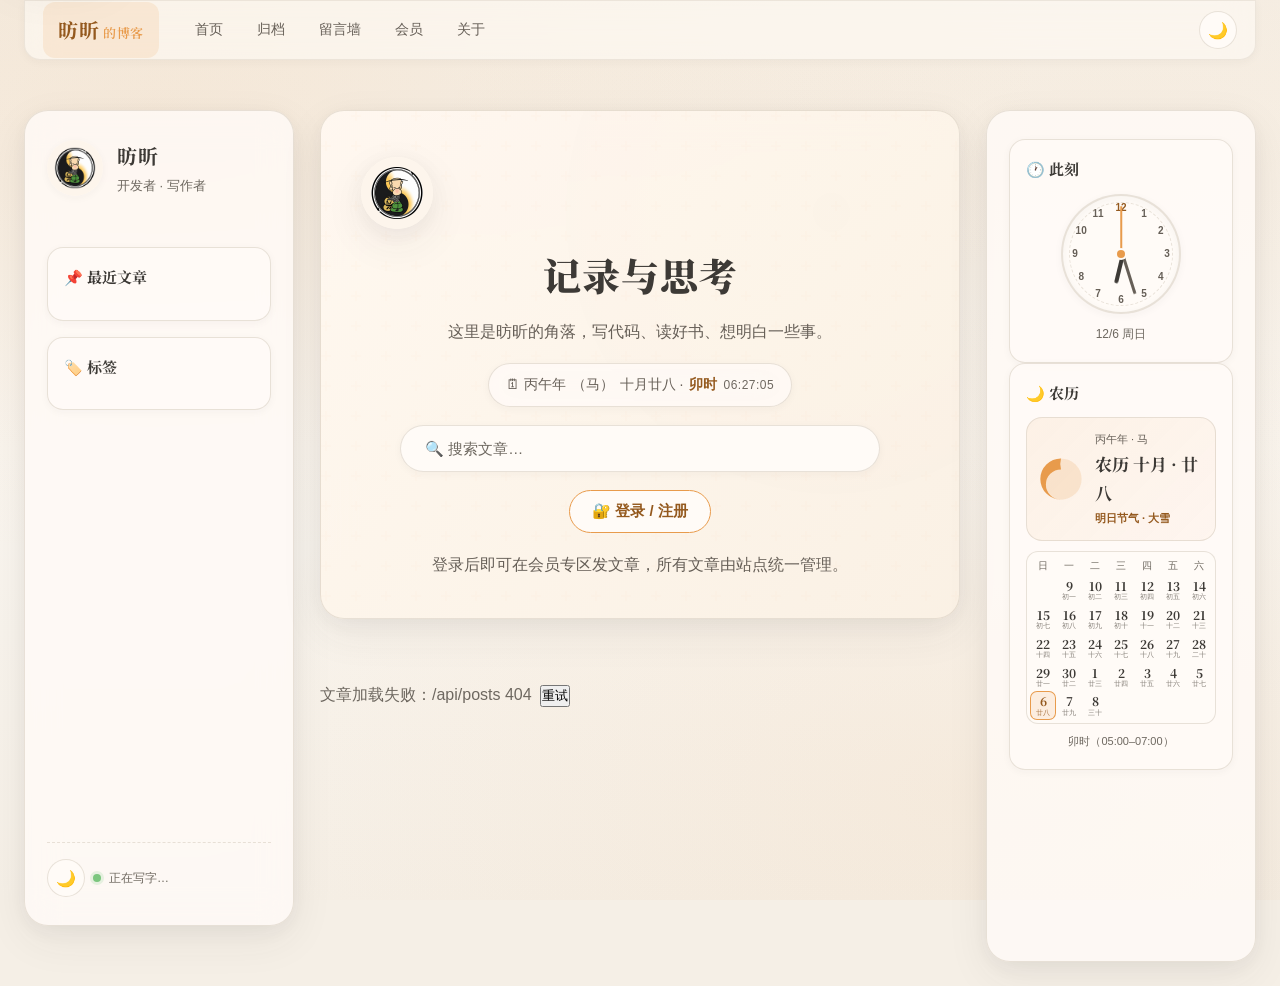
==== commit f9e1190d: "feat(auth): 注册表单加「确认密码」框（纯浏览器侧校验）+ 补上注册的防重复提交锁 ① 密码框后新增确认密码框。三点刻意的设计：    · 位置在 Turnstile 容器**之前**：to" ====
--- a/index.html
+++ b/index.html
@@ -644,7 +644,12 @@
         <form id="registerForm" class="auth-form" autocomplete="on">
           <label>用户名<input name="username" type="text" autocomplete="username" placeholder="2–32 位" required /></label>
           <label>邮箱（可选）<input name="email" type="email" autocomplete="email" placeholder="用于找回账号" /></label>
-          <label>密码<input name="password" type="password" autocomplete="new-password" placeholder="至少 6 位" required /></label>
+          <label>密码<input name="password" type="password" autocomplete="new-password" placeholder="至少 6 位" minlength="6" required /></label>
+          <!-- 确认密码：**纯浏览器侧**约束，不随请求发给服务端（服务端只看 password）。
+               位置刻意紧贴密码框、且在 Turnstile 容器**之前** —— 不一致时在取 token 前就拦住，
+               否则用户每输错一次都要重新过一遍人机挑战（token 一次性）。
+               autocomplete 也用 new-password：密码管理器据此把两个框填成同值。 -->
+          <label>确认密码<input name="password2" type="password" autocomplete="new-password" placeholder="再输入一次" minlength="6" required /></label>
           <div class="auth-turnstile" id="registerTurnstile"></div>
           <button type="submit" class="btn-submit">注册并登录</button>
           <p class="form-msg" id="registerMsg" role="status" aria-live="polite"></p>
